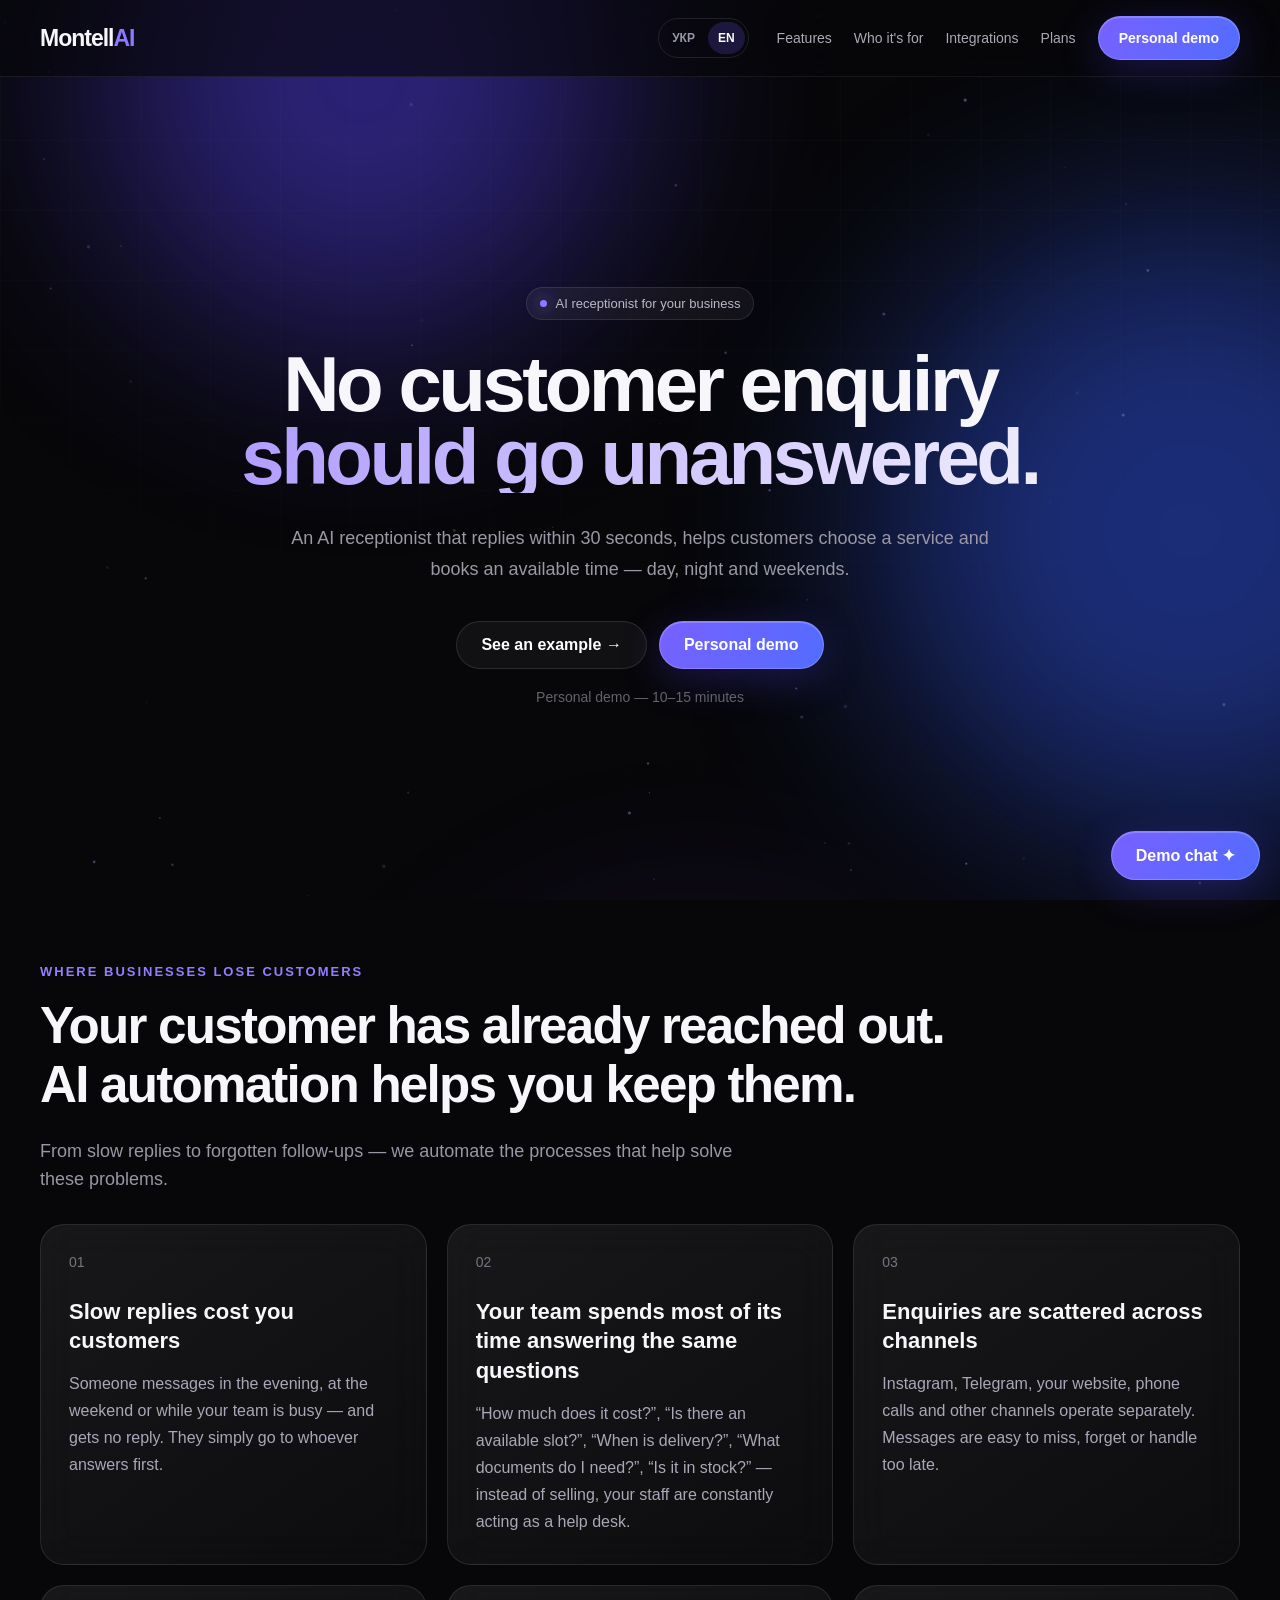
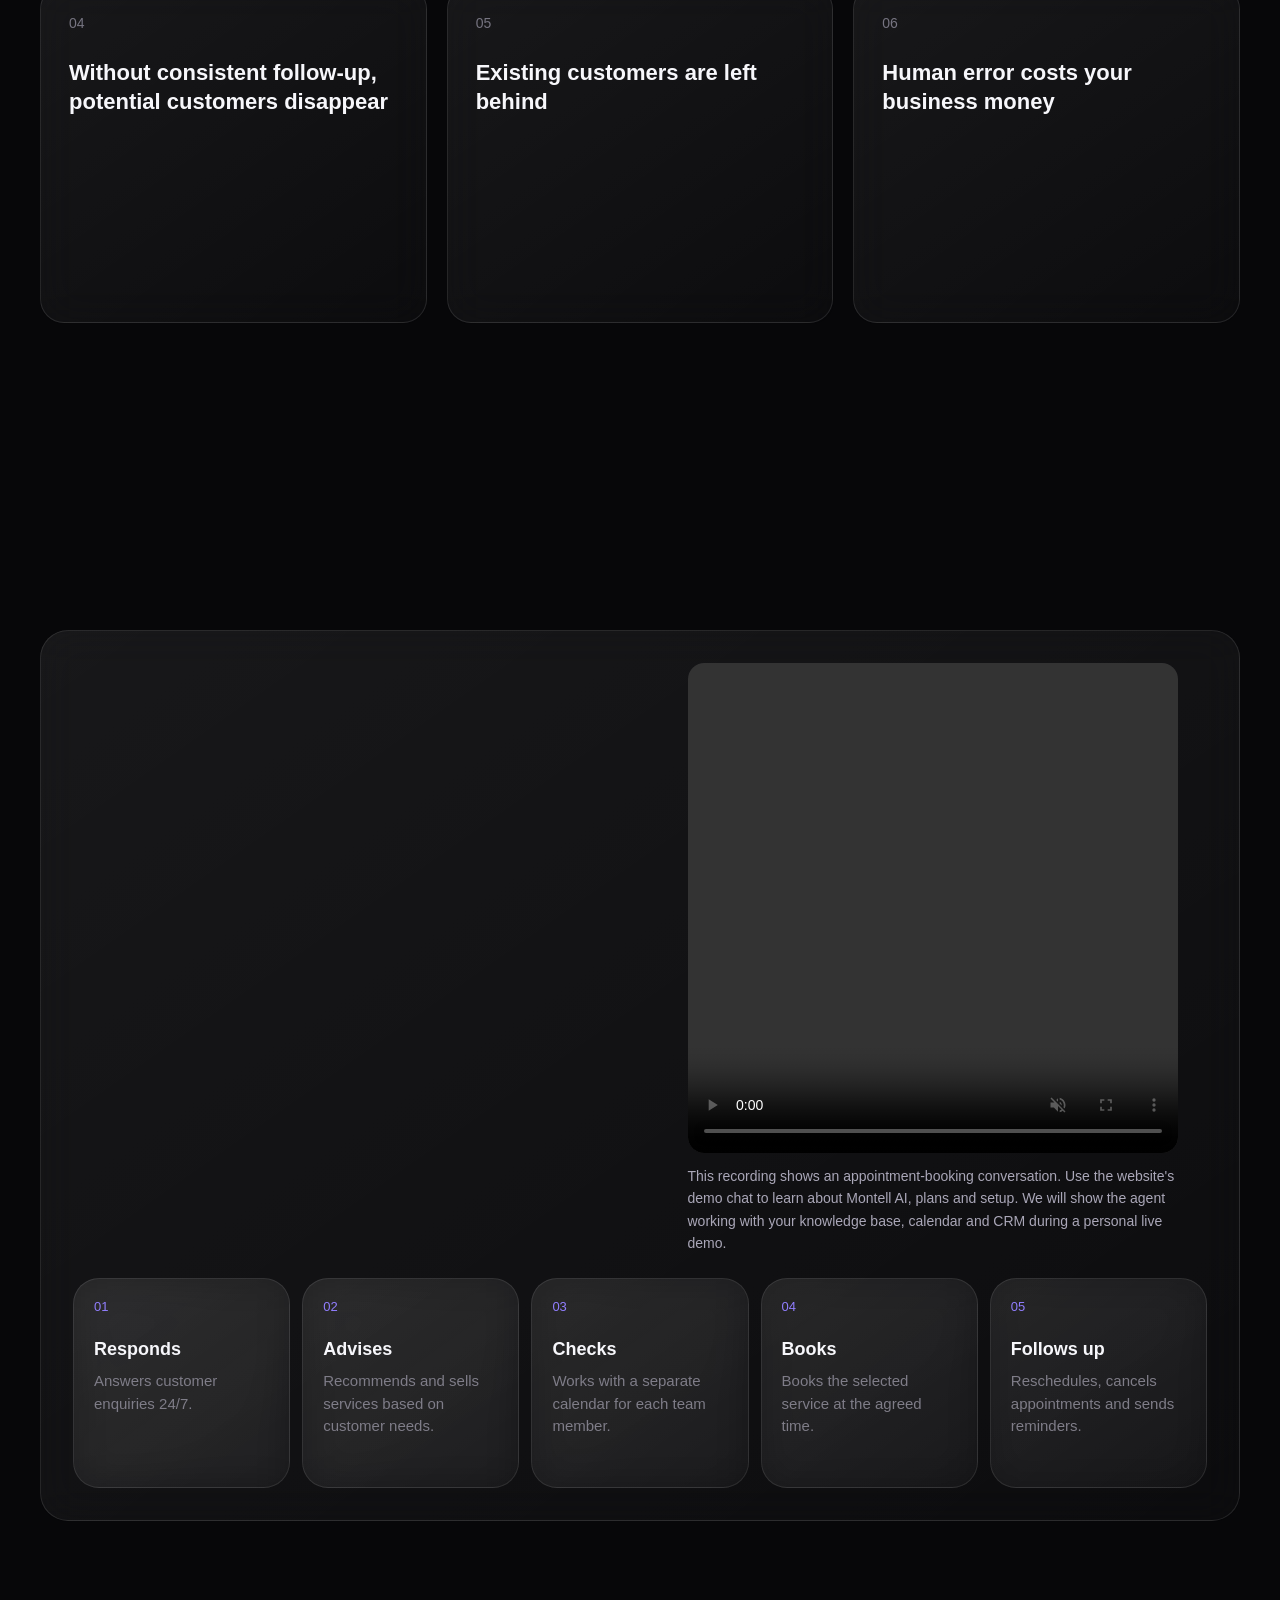
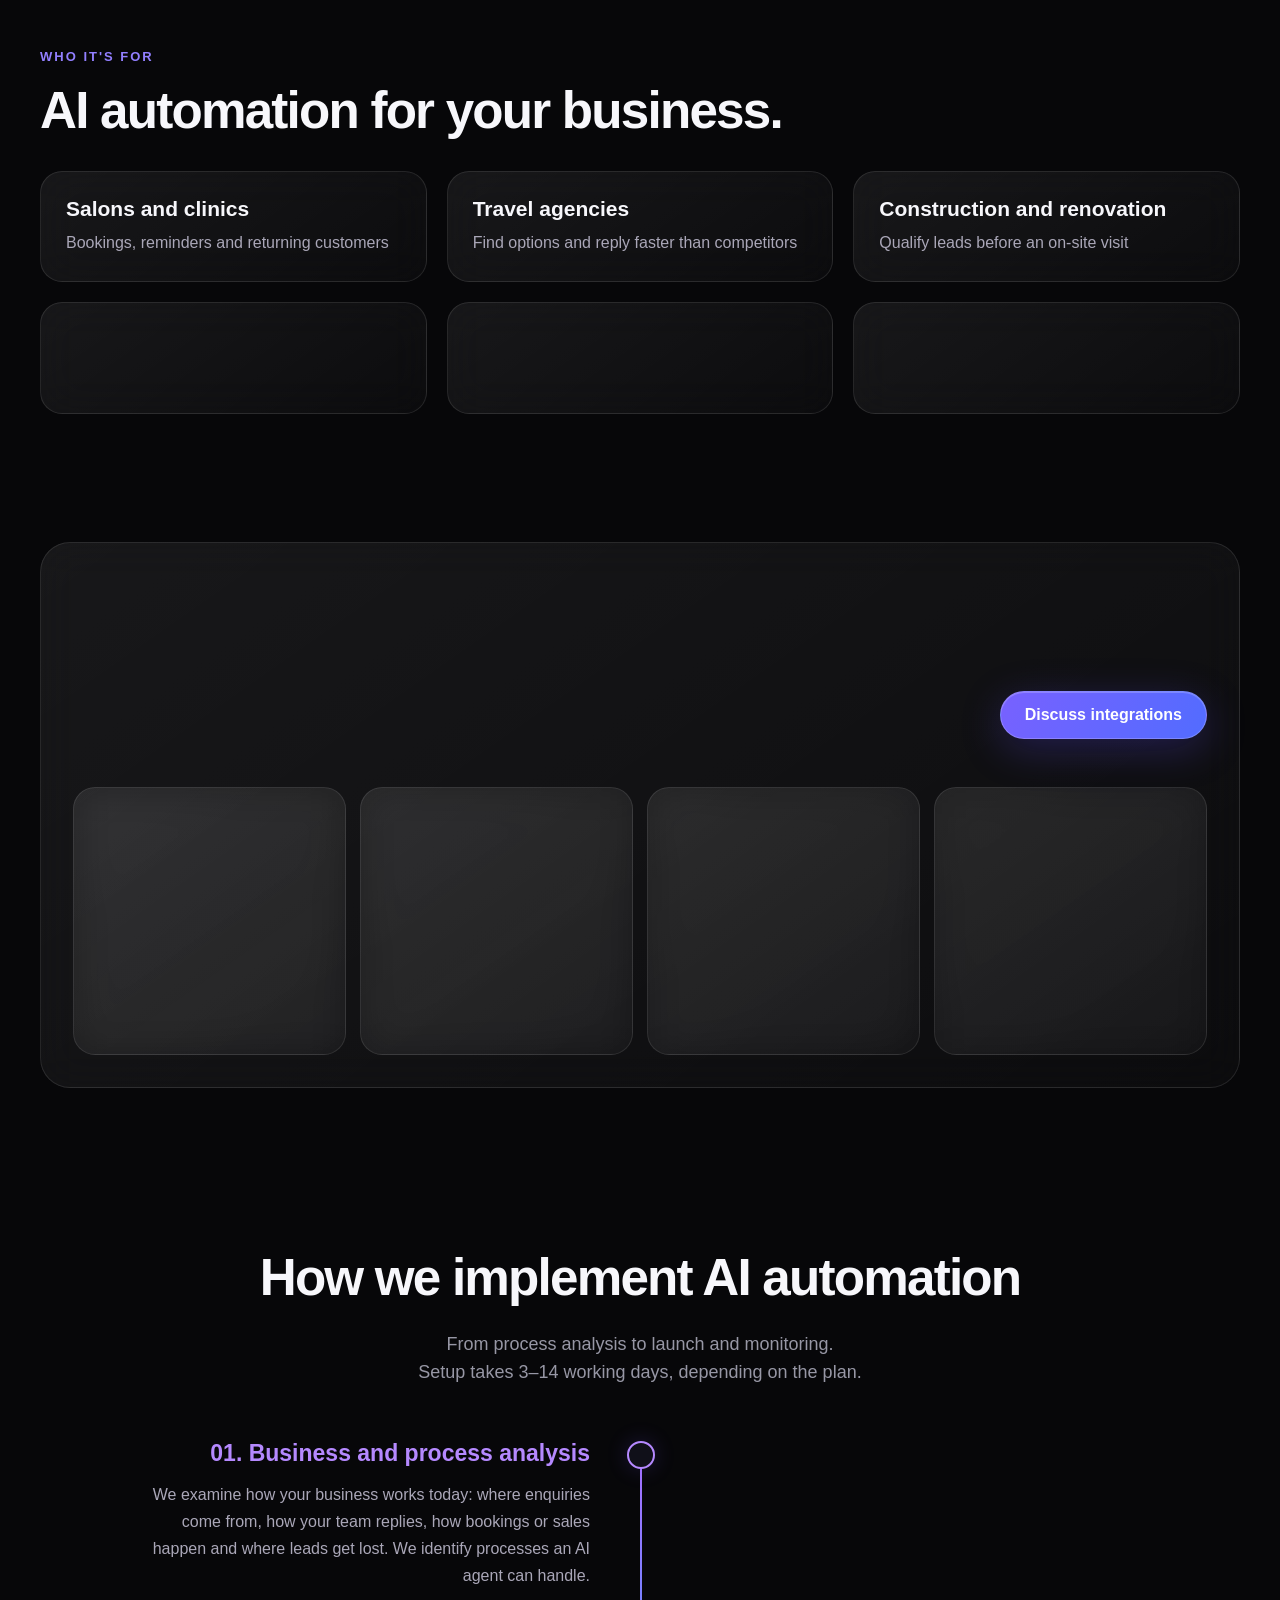
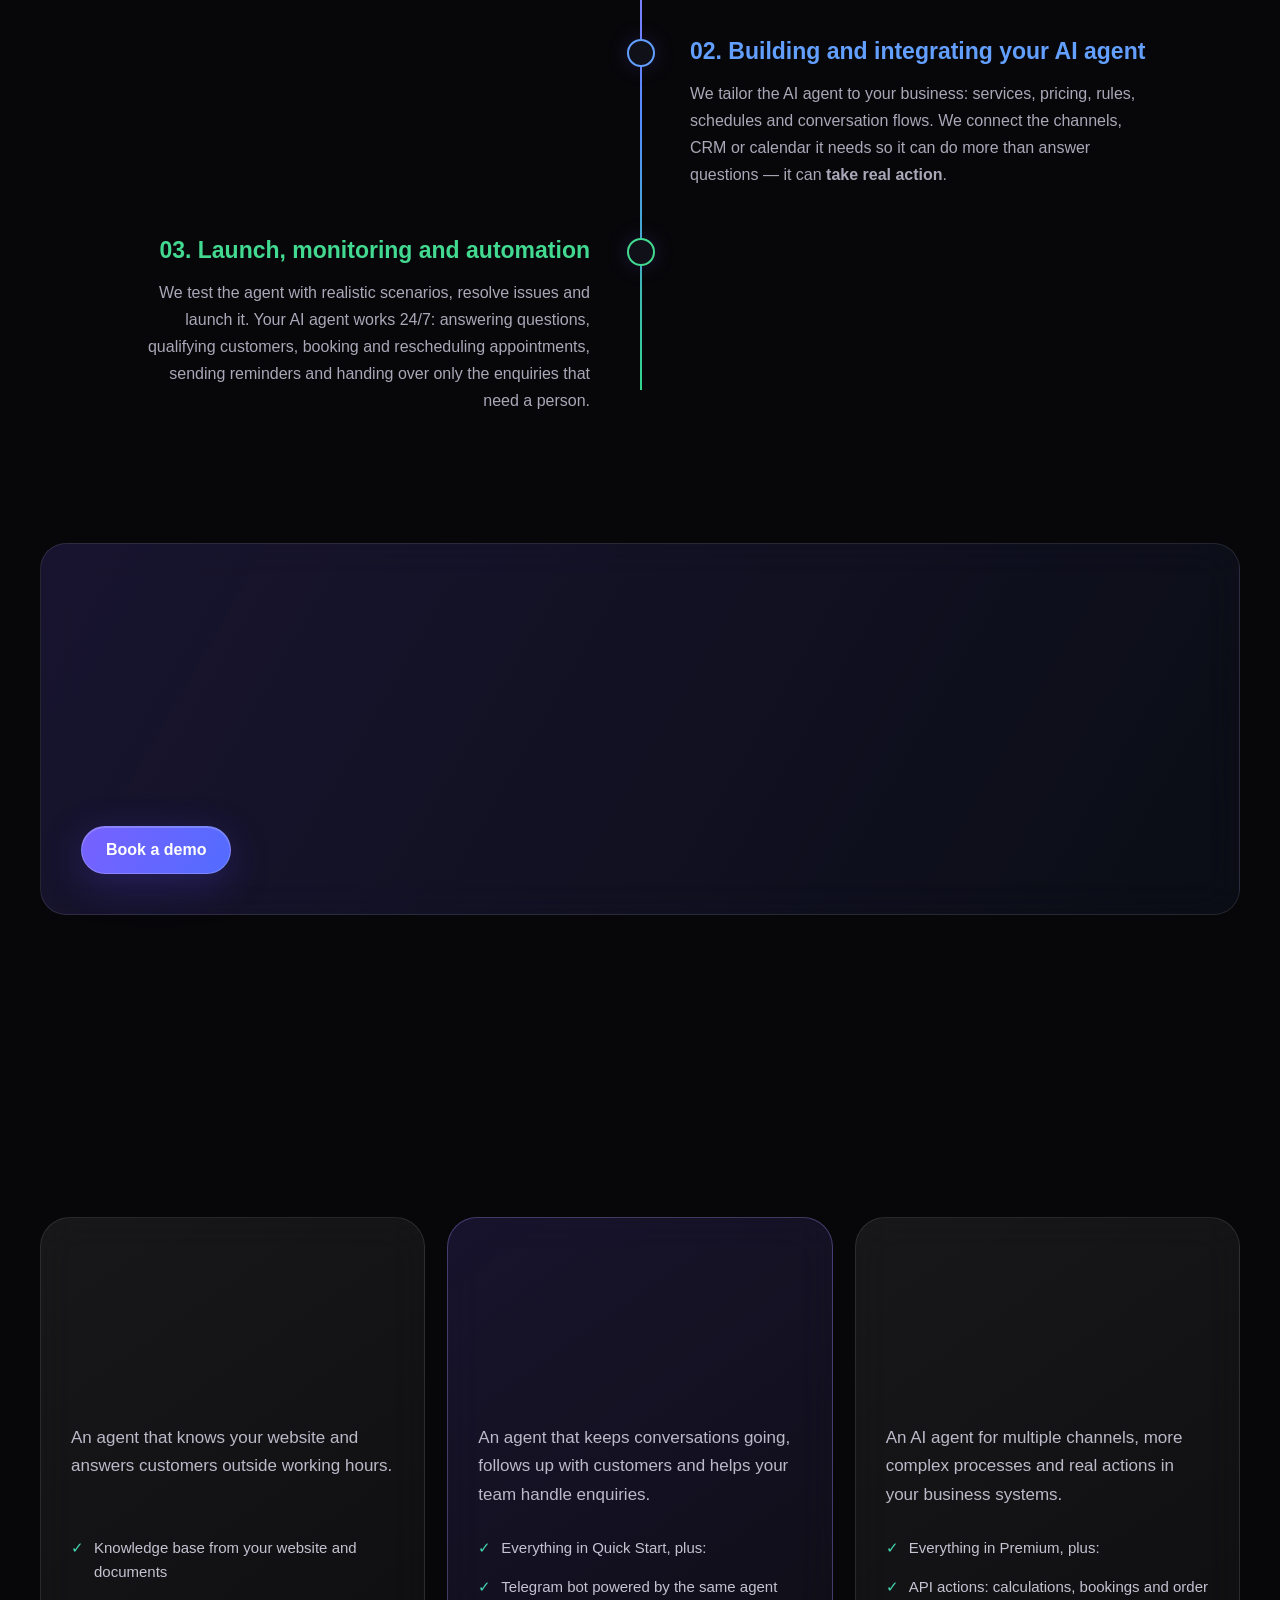
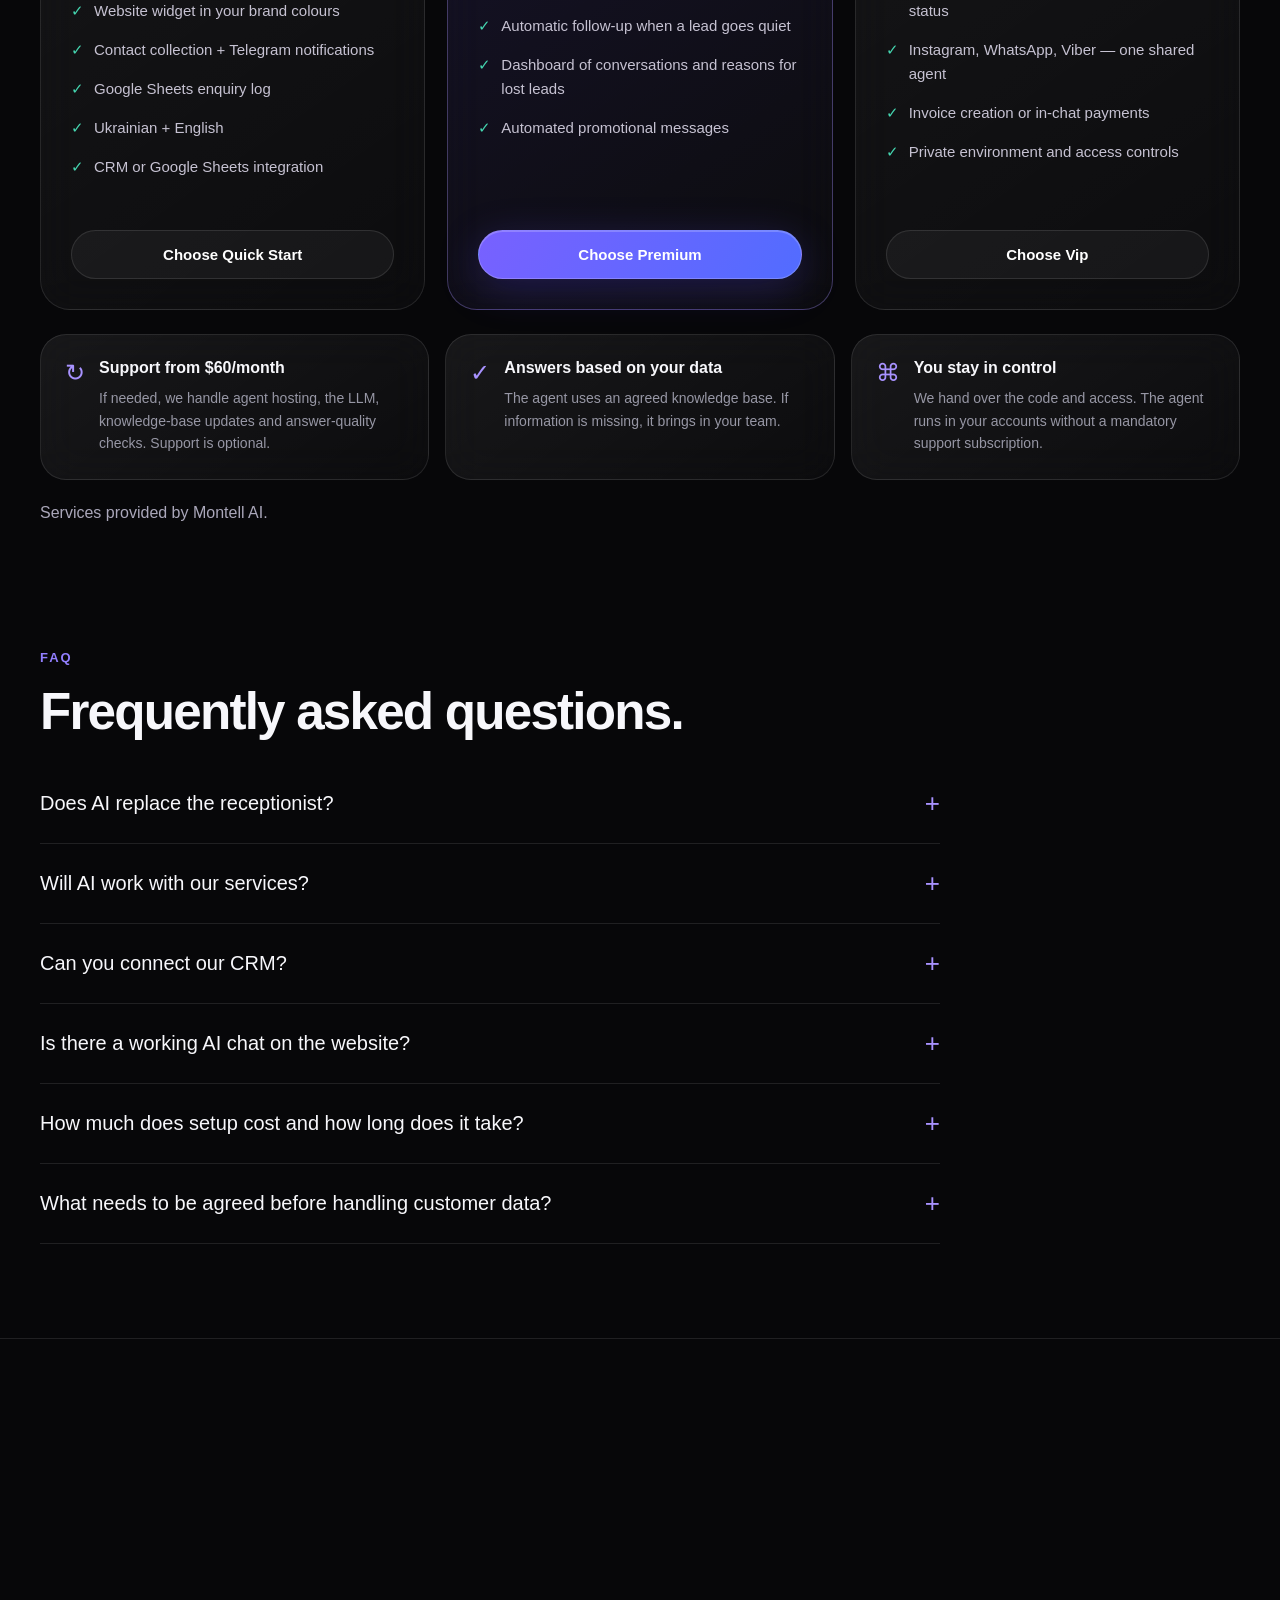
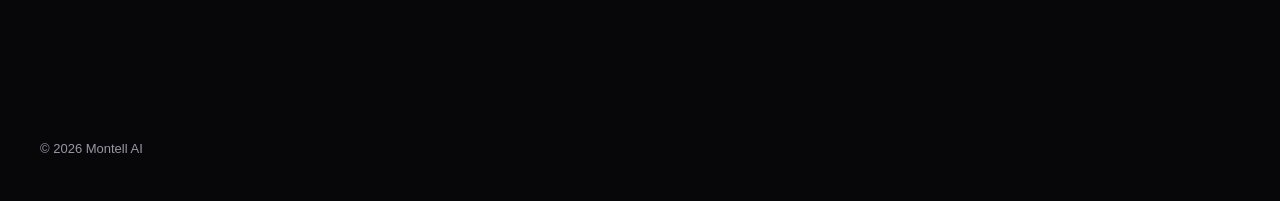
==== montell-ai/montell-ai/en.html @ 6f79e756 "Add files via upload" ====
<!DOCTYPE html>
<html lang="en">
<head>
  <meta charset="UTF-8" />
  <meta name="viewport" content="width=device-width, initial-scale=1.0" />
  <title>Montell AI — AI receptionist for your business</title>

  <meta
    name="description"
    content="Montell AI automates customer conversations, works with your schedule and helps turn enquiries into appointments, 24/7."
  />

  <!-- Social sharing -->
  <meta property="og:type" content="website" />
  <meta property="og:url" content="https://montell-site.vercel.app/en.html" />
  <meta property="og:title" content="Montell AI — AI receptionist for your business" />
  <meta property="og:description" content="Montell AI automates customer conversations, works with your schedule and helps turn enquiries into appointments, 24/7." />
  <meta property="og:image" content="https://montell-site.vercel.app/preview.png" />
  <meta property="og:image:width" content="1734" />
  <meta property="og:image:height" content="907" />
  <meta property="og:image:type" content="image/png" />
  <meta property="og:image:alt" content="Montell AI — AI receptionist for your business" />
  <meta property="og:locale" content="en_US" />
  <meta name="twitter:card" content="summary_large_image" />
  <meta name="twitter:title" content="Montell AI — AI receptionist for your business" />
  <meta name="twitter:description" content="Montell AI automates customer conversations, works with your schedule and helps turn enquiries into appointments, 24/7." />
  <meta name="twitter:image" content="https://montell-site.vercel.app/preview.png" />
  <meta name="twitter:image:alt" content="Montell AI — AI receptionist for your business" />
  <style>
    :root {
      --bg: #070709;
      --card: rgba(255,255,255,.045);
      --card-hover: rgba(255,255,255,.07);
      --stroke: rgba(255,255,255,.10);

      --text: #f7f7fb;
      --muted: #9797a5;

      --purple: #765cff;
      --purple2: #a892ff;
      --blue: #4d8cff;

      --max: 1200px;
    }

    * {
      margin: 0;
      padding: 0;
      box-sizing: border-box;
    }

    html {
      scroll-behavior: smooth;
    }

    body {
      background: var(--bg);
      color: var(--text);
      font-family:
        Inter,
        -apple-system,
        BlinkMacSystemFont,
        "Segoe UI",
        sans-serif;
      overflow-x: hidden;
    }

    a {
      color: inherit;
      text-decoration: none;
    }

    button,
    input {
      font: inherit;
    }

    .container {
      width: min(var(--max), calc(100% - 40px));
      margin: 0 auto;
    }

    /* =========================
       BACKGROUND
    ========================= */

    .page-bg {
      position: fixed;
      inset: 0;
      pointer-events: none;
      overflow: hidden;
      z-index: -10;
    }

    .grid {
      position: absolute;
      inset: 0;

      background-image:
        linear-gradient(rgba(255,255,255,.025) 1px, transparent 1px),
        linear-gradient(90deg, rgba(255,255,255,.025) 1px, transparent 1px);

      background-size: 70px 70px;

      mask-image: linear-gradient(
        to bottom,
        rgba(0,0,0,.8),
        rgba(0,0,0,.2) 70%,
        transparent
      );
    }

    .orb {
      position: absolute;
      border-radius: 50%;
      filter: blur(110px);
      opacity: .45;
      animation: float 10s ease-in-out infinite alternate;
    }

    .orb.one {
      width: 520px;
      height: 520px;
      top: -180px;
      left: 8%;
      background: #5b45ff;
    }

    .orb.two {
      width: 620px;
      height: 620px;
      right: -220px;
      top: 220px;
      background: #355dff;
      animation-delay: -3s;
    }

    .orb.three {
      width: 500px;
      height: 500px;
      left: 35%;
      top: 950px;
      background: #8c43ff;
      opacity: .19;
    }

    @keyframes float {
      from {
        transform: translate3d(0,0,0) scale(1);
      }

      to {
        transform: translate3d(60px,40px,0) scale(1.08);
      }
    }

    #particles {
      position: absolute;
      inset: 0;
    }

    /* =========================
       NAV
    ========================= */

    nav {
      position: fixed;
      width: 100%;
      top: 0;
      z-index: 100;

      background: rgba(7,7,10,.65);
      backdrop-filter: blur(20px);

      border-bottom: 1px solid rgba(255,255,255,.07);
    }

    .nav-inner {
      height: 76px;

      display: flex;
      align-items: center;
      justify-content: space-between;
    }

    .logo {
      font-weight: 700;
      font-size: 23px;
      letter-spacing: -1px;
    }

    .logo span {
      color: #8a78ff;
    }

    .nav-links {
      display: flex;
      align-items: center;
      gap: 30px;

      font-size: 14px;
      color: #aaaab5;
    }

    .nav-links a {
      transition: .2s;
    }

    .nav-links a:hover {
      color: white;
    }

    /* =========================
       BUTTONS
    ========================= */

    .button {
      display: inline-flex;
      align-items: center;
      justify-content: center;

      padding: 14px 24px;

      border-radius: 999px;

      background: linear-gradient(
        120deg,
        #7861ff,
        #526cff
      );

      color: white;
      font-weight: 600;

      border: 1px solid rgba(255,255,255,.2);

      box-shadow:
        0 10px 40px rgba(91,70,255,.25),
        inset 0 1px rgba(255,255,255,.2);

      transition: .25s ease;
    }

    .button:hover {
      transform: translateY(-2px);
      box-shadow:
        0 15px 50px rgba(91,70,255,.4),
        inset 0 1px rgba(255,255,255,.2);
    }

    .button.ghost {
      background: rgba(255,255,255,.045);
      border: 1px solid rgba(255,255,255,.11);
      box-shadow: none;
    }

    /* =========================
       HERO
    ========================= */

    .hero {
      min-height: 100vh;

      display: flex;
      align-items: center;

      padding: 150px 0 100px;

      position: relative;
    }

    .hero-content {
      max-width: 940px;
      margin: auto;
      text-align: center;
    }

    .hero-badge {
      display: inline-flex;
      align-items: center;
      gap: 9px;

      padding: 8px 13px;

      border-radius: 999px;

      background: rgba(255,255,255,.05);
      border: 1px solid rgba(255,255,255,.1);

      color: #bbb9c8;

      font-size: 13px;

      margin-bottom: 28px;
    }

    .pulse {
      width: 7px;
      height: 7px;

      border-radius: 50%;

      background: #8e7aff;

      box-shadow: 0 0 15px #826cff;
    }

    h1 {
      font-size: clamp(56px, 8vw, 106px);
      line-height: .93;

      letter-spacing: -6px;

      margin-bottom: 30px;
    }

    .gradient {
      background:
        linear-gradient(
          100deg,
          #fff 5%,
          #b7aaff 45%,
          #7999ff 75%,
          #fff 100%
        );

      -webkit-background-clip: text;
      color: transparent;
    }

    .hero-sub {
      max-width: 700px;
      margin: 0 auto 36px;

      color: #9a99a5;

      font-size: 20px;
      line-height: 1.55;
    }

    .hero-actions {
      display: flex;
      justify-content: center;
      gap: 12px;
      flex-wrap: wrap;
    }

    .hero-note {
      margin-top: 20px;

      font-size: 13px;

      color: #64636d;
    }

    /* =========================
       METRICS
    ========================= */

    .metrics {
      padding: 10px 0 100px;
    }

    .metrics-grid {
      display: grid;
      grid-template-columns: repeat(4, 1fr);

      border: 1px solid var(--stroke);

      border-radius: 26px;

      overflow: hidden;

      background: rgba(255,255,255,.025);
      backdrop-filter: blur(20px);
    }

    .metric {
      padding: 28px;

      border-right: 1px solid var(--stroke);
    }

    .metric:last-child {
      border-right: none;
    }

    .metric strong {
      display: block;

      font-size: 28px;
      margin-bottom: 7px;
    }

    .metric span {
      color: var(--muted);
      font-size: 14px;
    }

    /* =========================
       SECTIONS
    ========================= */

    section {
      padding: 115px 0;
    }

    .kicker {
      color: #927fff;

      font-size: 13px;
      font-weight: 600;

      text-transform: uppercase;
      letter-spacing: 2px;

      margin-bottom: 18px;
    }

    h2 {
      font-size: clamp(40px,5.5vw,68px);

      line-height: 1;

      letter-spacing: -3px;

      max-width: 820px;

      margin-bottom: 23px;
    }

    .lead {
      color: var(--muted);

      max-width: 700px;

      font-size: 18px;
      line-height: 1.55;

      margin-bottom: 55px;
    }

    /* =========================
       GLASS CARDS
    ========================= */

    .glass {
      background:
        linear-gradient(
          145deg,
          rgba(255,255,255,.07),
          rgba(255,255,255,.025)
        );

      border: 1px solid rgba(255,255,255,.1);

      backdrop-filter: blur(20px);

      border-radius: 26px;
    }

    .problem-grid {
      display: grid;
      grid-template-columns: repeat(3,1fr);
      gap: 16px;
    }

    .problem-card {
      padding: 30px;

      min-height: 300px;

      transition: .25s ease;
    }



    .number {
      color: #777582;

      font-size: 13px;

      margin-bottom: 85px;
    }

    .problem-card h3 {
      font-size: 24px;
      letter-spacing: -1px;

      margin-bottom: 12px;
    }

    .problem-card p {
      color: #898793;
      line-height: 1.6;
    }

    /* =========================
       AI AGENT SHOWCASE
    ========================= */

    .agent-showcase {
      display: grid;
      grid-template-columns: 1fr 1fr;

      min-height: 550px;

      overflow: hidden;
    }

    .agent-copy {
      padding: 55px;
    }

    .agent-copy h3 {
      font-size: 42px;

      letter-spacing: -2px;

      margin-bottom: 20px;
    }

    .agent-copy p {
      color: #8d8b98;

      line-height: 1.6;

      font-size: 17px;
    }

    .chat-side {
      position: relative;

      display: flex;
      align-items: center;
      justify-content: center;

      min-height: 520px;

      border-left: 1px solid var(--stroke);

      background:
        radial-gradient(
          circle at center,
          rgba(110,81,255,.13),
          transparent 60%
        );
    }

    .chat-window {
      width: 85%;

      padding: 20px;

      border-radius: 22px;

      background: rgba(8,8,13,.75);

      border: 1px solid rgba(255,255,255,.1);

      box-shadow: 0 30px 70px rgba(0,0,0,.35);
    }

    .chat-head {
      display: flex;
      gap: 12px;
      align-items: center;

      padding-bottom: 18px;

      border-bottom: 1px solid #23232c;
    }

    .avatar {
      width: 38px;
      height: 38px;

      display: grid;
      place-items: center;

      border-radius: 12px;

      background:
        linear-gradient(
          135deg,
          #7056ff,
          #497dff
        );
    }

    .chat-head strong {
      display: block;
      font-size: 14px;
    }

    .chat-head span {
      color: #72717c;
      font-size: 12px;
    }

    .messages {
      padding-top: 22px;

      display: flex;
      flex-direction: column;
      gap: 14px;
    }

    .message {
      padding: 13px 15px;

      max-width: 84%;

      border-radius: 16px;

      line-height: 1.45;

      font-size: 14px;
    }

    .message.user {
      margin-left: auto;

      background: #725cff;
    }

    .message.ai {
      background: rgba(255,255,255,.07);

      border: 1px solid rgba(255,255,255,.06);
    }

    /* =========================
       FLOW
    ========================= */

    .flow-grid {
      display: grid;
      grid-template-columns: repeat(5,1fr);
      gap: 12px;
    }

    .flow-card {
      padding: 25px;

      min-height: 230px;
    }

    .flow-card .number {
      margin-bottom: 60px;
      color: #927fff;
    }

    .flow-card strong {
      display: block;

      margin-bottom: 10px;

      font-size: 18px;
    }

    .flow-card span {
      color: #7f7d88;

      font-size: 14px;
      line-height: 1.5;
    }

    /* =========================
       INDUSTRIES
    ========================= */

    .industry-list {
      border-top: 1px solid var(--stroke);
    }

    .industry {
      padding: 29px 4px;

      display: flex;
      align-items: center;
      justify-content: space-between;

      border-bottom: 1px solid var(--stroke);

      transition: .2s;
    }

    .industry:hover {
      padding-left: 15px;
    }

    .industry-name {
      font-size: 28px;
      letter-spacing: -1px;
    }

    .industry-arrow {
      color: #8f7bff;
      font-size: 26px;
    }

    /* =========================
       INTEGRATIONS
    ========================= */

    .integration-grid {
      display: grid;
      grid-template-columns: repeat(3,1fr);

      gap: 14px;
    }

    .integration {
      padding: 25px;

      display: flex;
      align-items: center;

      gap: 15px;
    }

    .integration-icon {
      width: 42px;
      height: 42px;

      display: grid;
      place-items: center;

      border-radius: 12px;

      background: rgba(255,255,255,.06);
    }

    /* =========================
       CTA
    ========================= */

    .cta {
      position: relative;
      overflow: hidden;

      padding: 100px 40px;

      text-align: center;

      border-radius: 36px;

      border: 1px solid rgba(255,255,255,.12);

      background:
        linear-gradient(
          180deg,
          rgba(103,79,255,.16),
          rgba(20,18,33,.42)
        );
    }

    .cta::before {
      content: "";

      position: absolute;

      width: 700px;
      height: 350px;

      top: -280px;
      left: 50%;

      transform: translateX(-50%);

      background: #7358ff;

      filter: blur(120px);

      opacity: .45;
    }

    .cta > * {
      position: relative;
    }

    .cta h2 {
      margin: 0 auto 22px;
    }

    .cta p {
      color: #9996a7;

      max-width: 560px;
      margin: 0 auto 32px;

      font-size: 18px;
    }

    /* =========================
       FAQ
    ========================= */

    .faq {
      max-width: 900px;
    }

    .faq-item {
      border-bottom: 1px solid var(--stroke);
    }

    .faq-q {
      padding: 25px 0;

      display: flex;
      align-items: center;
      justify-content: space-between;

      cursor: pointer;

      font-size: 20px;
    }

    .faq-a {
      max-height: 0;

      overflow: hidden;

      color: #888692;

      line-height: 1.6;

      transition: .35s ease;
    }

    .faq-item.active .faq-a {
      max-height: 200px;

      padding-bottom: 25px;
    }

    /* =========================
       FOOTER
    ========================= */

    footer {
      margin-top: 100px;

      padding: 45px 0;

      border-top: 1px solid var(--stroke);
    }

    .footer-inner {
      display: flex;
      align-items: center;
      justify-content: space-between;

      color: #696772;

      font-size: 14px;
    }

    /* =========================
       RESPONSIVE
    ========================= */

    @media(max-width:900px) {

      .nav-links a:not(.button) {
        display: none;
      }

      .metrics-grid {
        grid-template-columns: 1fr 1fr;
      }

      .metric:nth-child(2) {
        border-right: none;
      }

      .problem-grid {
        grid-template-columns: 1fr;
      }

      .agent-showcase {
        grid-template-columns: 1fr;
      }

      .chat-side {
        border-left: none;
        border-top: 1px solid var(--stroke);
      }

      .flow-grid {
        grid-template-columns: 1fr 1fr;
      }

      .integration-grid {
        grid-template-columns: 1fr 1fr;
      }

      h1 {
        letter-spacing: -4px;
      }

    }

    @media(max-width:600px) {

      .container {
        width: min(var(--max), calc(100% - 28px));
      }

      section {
        padding: 85px 0;
      }

      .hero {
        padding-top: 130px;
      }

      h1 {
        font-size: 55px;
        letter-spacing: -3px;
      }

      .metrics-grid {
        grid-template-columns: 1fr;
      }

      .metric {
        border-right: none;
        border-bottom: 1px solid var(--stroke);
      }

      .flow-grid,
      .integration-grid {
        grid-template-columns: 1fr;
      }

      .agent-copy {
        padding: 32px;
      }

      .industry-name {
        font-size: 21px;
      }

      .footer-inner {
        flex-direction: column;
        align-items: flex-start;
        gap: 12px;
      }

    }
  /* Content and accessibility refinements */ h1 .gradient{display:block;background:linear-gradient(110deg,#a892ff,#f7f7fb);background-clip:text;-webkit-background-clip:text;color:transparent}
h1{font-size:clamp(44px,6.2vw,84px);letter-spacing:-.045em} .hero{padding-top:145px;padding-bottom:70px} .hero-content{max-width:1000px}.hero-note{font-size:14px}.metric strong{font-size:clamp(22px,2.5vw,36px)}.video-caption{padding:18px;color:#aaa7ba;font-size:14px;line-height:1.6}.integration{display:block}.integration h3{font-size:24px;margin-bottom:14px}.integration p{font-size:16px;color:#aaa7ba;line-height:1.6;margin:16px 0}.status{color:#a892ff;font-size:14px}.faq-item summary{padding:24px 0;font-size:20px;cursor:pointer}.faq-item p{color:#aaa7ba;line-height:1.7;padding-bottom:24px}#brief-form{max-width:650px;margin:30px auto 0;text-align:left;display:grid;gap:20px}label{display:grid;gap:9px;font-size:16px}input,textarea{font:inherit;color:#f7f7fb;background:#17151f;border:1px solid #494354;border-radius:12px;padding:14px;width:100%}textarea{min-height:110px;resize:vertical}.cta .form-note{font-size:14px;margin:0;line-height:1.6;color:#aaa7ba}.button{cursor:pointer}a:focus-visible,button:focus-visible,summary:focus-visible,input:focus-visible,textarea:focus-visible{outline:3px solid #a892ff;outline-offset:5px}section{scroll-margin-top:85px}@media(max-width:600px){.hero{padding-top:115px}h1{font-size:46px;letter-spacing:-2px}.hero-actions{flex-wrap:wrap}.cta{padding:32px 20px}.integration-grid{grid-template-columns:1fr}}@media(prefers-reduced-motion:reduce){html{scroll-behavior:auto}*,*::before,*::after{animation:none!important;transition:none!important}#particles{display:none}}
.packages{display:grid;grid-template-columns:repeat(3,minmax(0,1fr));gap:24px;margin-top:40px;align-items:stretch}.package{padding:36px;border-radius:24px;min-height:235px;display:flex;flex-direction:column;justify-content:flex-end}.package h3{font-size:28px;margin-bottom:auto;padding-bottom:28px}.package-price{font-size:clamp(40px,5vw,64px);font-weight:750;line-height:1.15;margin:0;color:#f7f7fb}.old-price{font-size:24px;color:#b4aec6;margin:0 0 8px}.old-price del{text-decoration-thickness:2px}.package-featured{border-color:#a892ff;background:linear-gradient(145deg,rgba(118,92,255,.19),rgba(255,255,255,.045))}.provider{margin-top:24px;color:#aaa7ba;font-size:16px}.sr-only{position:absolute;width:1px;height:1px;padding:0;margin:-1px;overflow:hidden;clip:rect(0,0,0,0);white-space:nowrap;border:0}@media(max-width:700px){.packages{grid-template-columns:1fr}.package{min-height:190px}.package-price{font-size:48px}}

/* Shared frosted-card hover treatment */
.glass{position:relative;isolation:isolate;transition:transform .38s cubic-bezier(.2,.75,.25,1),border-color .38s ease,box-shadow .38s ease;}
.glass::before,.glass::after{content:"";position:absolute;inset:0;border-radius:inherit;pointer-events:none;z-index:-1;opacity:0;transition:opacity .4s ease,transform .6s cubic-bezier(.2,.75,.25,1);}
.glass::before{background:radial-gradient(ellipse at 15% 0%,rgba(168,146,255,.22),transparent 65%);}
.glass::after{inset:1px;background:linear-gradient(115deg,transparent 15%,rgba(255,255,255,.075) 40%,rgba(168,146,255,.11) 48%,transparent 75%);transform:scaleX(.94);}
.glass .number{transition:color .35s ease;}
@media(hover:hover) and (pointer:fine){
 .glass:hover{transform:translateY(-7px);border-color:rgba(168,146,255,.65);box-shadow:0 18px 45px -22px rgba(0,0,0,.8),0 0 30px -14px rgba(118,92,255,.65),inset 0 1px 0 rgba(255,255,255,.1);}
 .glass:hover::before,.glass:hover::after{opacity:1;transform:scaleX(1);}
 .glass:hover .number{color:#c2b3ff;}
 .agent-showcase.glass:hover{transform:translateY(-3px);}
}
.glass:focus-within{border-color:rgba(168,146,255,.65);box-shadow:0 0 0 2px rgba(168,146,255,.16);}
@media(prefers-reduced-motion:reduce){.glass,.glass::before,.glass::after,.glass .number{transition:none!important;}.glass:hover,.agent-showcase.glass:hover{transform:none;}.glass::after{transform:none;}}


/* September content revision */
section{padding:64px 0}h2{font-size:clamp(32px,4vw,52px);line-height:1.15;max-width:1000px;letter-spacing:-.035em}.hero{padding:140px 0 48px}.hero h1{font-size:clamp(42px,6.1vw,78px)}.hero-tagline{font-size:clamp(21px,2.5vw,30px);color:#c4b5ff;margin:22px 0 16px}.hero-sub{font-size:18px;line-height:1.7}.hero-note{font-size:14px}.lead{margin-bottom:28px}.nav-links{gap:22px}.nav-links .button{font-size:14px;padding:13px 20px}.pain-grid,.business-grid{display:grid;grid-template-columns:repeat(3,minmax(0,1fr));gap:20px;margin-top:30px}.pain-card{padding:28px;border-radius:24px}.pain-card h3{font-size:22px;line-height:1.35;margin:26px 0 14px}.pain-card p,.business-card p,.solution-top p,.integration-card p,.timeline p{font-size:16px;line-height:1.7;color:#aaa7b8}.pain-card .number{font-size:14px}.solution-combined{padding:32px;border-radius:28px;margin-top:28px}.solution-top{display:grid;grid-template-columns:1fr 1fr;gap:36px;align-items:center}.solution-top h3{font-size:30px;line-height:1.3;margin:0 0 20px}.solution-top p{margin:14px 0}.demo-media video{width:100%;aspect-ratio:16/9;display:block;border-radius:16px;background:#0b0b10}.demo-media p{font-size:14px}.solution-combined .flow-grid{margin-top:24px;gap:12px}.solution-combined .flow-card{padding:20px;min-height:210px}.solution-combined .flow-card .number{margin-bottom:25px}.solution-combined .flow-card strong{font-size:18px}.solution-combined .flow-card span{font-size:15px}.business-card{padding:25px;border-radius:22px}.business-card h3{font-size:21px;margin-bottom:8px}.business-card p{margin:0}.integration-panel{padding:32px;border-radius:30px}.integration-panel h2{font-size:36px}.teal-text{color:#52c5d5}.integration-panel .kicker{color:#53d58c}.integration-intro{display:flex;align-items:center;gap:36px;justify-content:space-between;margin:22px 0 28px}.integration-intro p{max-width:770px;color:#b7b5c5;font-size:17px;line-height:1.7}.integration-intro .button{flex-shrink:0}.integration-cards{display:grid;grid-template-columns:repeat(4,minmax(0,1fr));gap:14px}.integration-card{padding:22px;border-radius:22px}.integration-card h3{font-size:19px;line-height:1.4;margin-bottom:16px}.integration-card p{font-size:15px}.center-title{text-align:center}.center-title h2,.center-title .lead{margin-left:auto;margin-right:auto}.center-title .lead{margin-top:20px}.timeline{position:relative;max-width:1020px;margin:50px auto 0}.timeline::before{content:'';position:absolute;left:50%;top:14px;bottom:25px;width:2px;background:linear-gradient(#a970ff,#548cff,#32d58b)}.timeline-step{position:relative;display:grid;grid-template-columns:1fr 1fr;column-gap:100px;padding:0 0 46px}.timeline-step:last-child{padding-bottom:0}.timeline-step>div{grid-column:1;text-align:right}.timeline-step:nth-child(2)>div{grid-column:2;text-align:left}.timeline-step h3{font-size:23px;line-height:1.4;color:#b589ff;margin-bottom:12px}.timeline-step:nth-child(2) h3{color:#629fff}.timeline-step:nth-child(3) h3{color:#42d990}.timeline-dot{position:absolute;left:calc(50% - 13px);top:4px;width:28px;height:28px;border-radius:50%;border:2px solid #b589ff;background:#101019;box-shadow:0 0 22px #765cff33}.timeline-step:nth-child(2) .timeline-dot{border-color:#629fff}.timeline-step:nth-child(3) .timeline-dot{border-color:#42d990}.plan-grid{display:grid;grid-template-columns:repeat(3,minmax(0,1fr));gap:22px;margin-top:32px}.plan-card{padding:30px;border-radius:30px;display:flex;flex-direction:column}.plan-label{align-self:flex-start;border:1px solid #ffffff25;border-radius:30px;padding:7px 13px;font-size:14px;letter-spacing:.07em;text-transform:uppercase}.plan-cost{min-height:104px;display:flex;flex-direction:column;justify-content:flex-end;margin:20px 0}.plan-cost strong{font-size:56px;line-height:1.1}.plan-cost del{color:#aaa7ba;font-size:23px;margin-bottom:6px}.plan-description{font-size:17px;line-height:1.65;color:#bcb9c9;min-height:90px}.plan-card ul{list-style:none;padding:0;margin:22px 0 36px;flex:1}.plan-card li{position:relative;padding-left:23px;margin-bottom:15px;font-size:15px;line-height:1.6;color:#c6c2d2}.plan-card li::before{content:'✓';position:absolute;left:0;color:#45d6b0}.plan-card .button{width:100%;justify-content:center;font-size:15px;padding:15px}.plan-accent{background:linear-gradient(145deg,#765cff27,#ffffff06);border-color:#a892ff55}.solution-combined:hover,.integration-panel:hover{transform:none!important}.solution-combined::after,.integration-panel::after{display:none}footer{margin-top:30px}dialog{background:#181422;color:#fff;border:1px solid #a892ff;border-radius:24px;padding:32px;max-width:440px;width:calc(100% - 32px);margin:auto}dialog::backdrop{background:#0009}dialog h3{margin-bottom:16px}dialog p{line-height:1.6;margin-bottom:22px}
@media(max-width:1000px){.pain-grid{grid-template-columns:repeat(2,minmax(0,1fr))}.integration-cards{grid-template-columns:repeat(2,minmax(0,1fr))}.integration-intro{align-items:flex-start;flex-direction:column}.solution-combined .flow-grid{grid-template-columns:repeat(3,minmax(0,1fr))}.plan-card{padding:23px}.nav-links a:not(.button){display:none}}
@media(max-width:700px){section{padding:40px 0}.hero{padding-top:115px}.hero h1{font-size:44px}.hero-actions{flex-direction:column;align-items:stretch}.hero-actions .button{justify-content:center}.nav-links .button{font-size:12px;padding:11px 12px}.logo{font-size:24px}.pain-grid,.business-grid,.plan-grid,.solution-top{grid-template-columns:1fr}.integration-cards{grid-template-columns:1fr}.solution-combined,.integration-panel{padding:20px}.solution-combined .flow-grid{grid-template-columns:1fr}.flow-card{min-height:0!important}.integration-panel h2{font-size:30px}.timeline::before{left:13px}.timeline-step{display:block;padding:0 0 34px 52px}.timeline-step>div,.timeline-step:nth-child(2)>div{text-align:left}.timeline-dot{left:0}.timeline-step h3{font-size:21px}.plan-cost{min-height:0}.plan-description{min-height:0}.plan-card{padding:28px}.pain-card{padding:25px}}


/* Match the new chat video proportions. */
.solution-top{grid-template-columns:minmax(0,.85fr) minmax(0,1.15fr);gap:36px;align-items:center}.solution-top>div{min-width:0}.demo-media{width:100%;max-width:620px;justify-self:center}.demo-media video{width:100%;height:auto;aspect-ratio:1440/1440;object-fit:contain;display:block}.demo-media p{line-height:1.6;margin:12px 0 0}@media(max-width:850px){.solution-top{grid-template-columns:1fr;gap:24px}.demo-media{max-width:620px}}
/* September refinements */
.integration-panel .kicker,.teal-text{color:var(--purple2)!important}.solution-top{grid-template-columns:1fr 1fr}.demo-media{max-width:490px}.one-time{display:block;font-size:13px;color:var(--muted);margin-top:10px}.plan-cost small{font-size:.5em}.early-projects{padding:40px;background:linear-gradient(120deg,rgba(118,92,255,.16),rgba(77,140,255,.05))}.early-projects h2{font-size:clamp(30px,4vw,46px);line-height:1.15}.early-projects p{max-width:780px;color:#b4b1c4;line-height:1.7;margin:20px 0 26px}.assurance-grid{display:grid;grid-template-columns:repeat(3,minmax(0,1fr));gap:16px;margin-top:24px}.assurance-grid article{padding:24px;display:flex;gap:14px}.assurance-grid article>span{color:var(--purple2);font-size:24px}.assurance-grid h3{font-size:16px;margin-bottom:10px}.assurance-grid p{font-size:14px;line-height:1.6;color:var(--muted)}.footer-grid{display:grid;grid-template-columns:1.3fr 1fr 1.1fr;gap:50px}.footer-grid .logo{font-size:36px}.footer-grid p,.footer-grid li,.footer-grid address{font-size:15px;line-height:1.8;color:#aaa8b8}.footer-grid p{margin:24px 0}.footer-grid h3{text-transform:uppercase;font-size:15px;margin:8px 0 24px}.footer-grid ul{list-style:none;display:grid;gap:12px}.footer-grid address{font-style:normal;display:grid;gap:14px;overflow-wrap:anywhere}.social-link{display:inline-block;border:1px solid var(--stroke);padding:10px 18px;border-radius:30px;color:var(--purple2)}.subscribe-title{margin-top:32px!important}.subscribe-row{display:flex;gap:10px}.subscribe-row input{min-width:0}.subscribe-row button{padding:12px 20px}.footer-grid .subscribe-note{font-size:12px;margin:8px 0}.copyright{color:var(--muted);font-size:13px;margin-top:40px}.sr-only{position:absolute;width:1px;height:1px;overflow:hidden;clip-path:inset(50%)}.faq-item summary{list-style:none;display:flex;align-items:center;justify-content:space-between;gap:20px}.faq-item summary::-webkit-details-marker{display:none}.faq-item summary::after{content:'+';color:var(--purple2);font-size:26px;transition:transform .3s}.faq-item[open] summary::after{transform:rotate(45deg)}.faq-item{overflow:hidden}.faq-content p{padding-right:24px}
@media(max-width:850px){.solution-top{grid-template-columns:1fr}.assurance-grid{grid-template-columns:1fr}.footer-grid{grid-template-columns:1fr 1fr}.footer-grid>div:first-child{grid-column:1/-1}}@media(max-width:560px){.footer-grid{grid-template-columns:1fr;gap:28px}.early-projects{padding:26px}.demo-media{max-width:420px}}
.widget{color-scheme:dark}.widget-msg{flex-shrink:0;font-weight:400}.widget-msg span{font-weight:400}.widget-log{scrollbar-width:thin;scrollbar-color:#514778 #111019}/* Soft, staggered text entrances on scroll. */
.scroll-reveal{transition:opacity 850ms cubic-bezier(.22,1,.36,1) var(--reveal-delay,0ms),translate 850ms cubic-bezier(.22,1,.36,1) var(--reveal-delay,0ms),filter 850ms cubic-bezier(.22,1,.36,1) var(--reveal-delay,0ms)}
.reveal-pending{opacity:0;translate:0 28px;filter:blur(4px)}
@media(prefers-reduced-motion:reduce){.scroll-reveal{transition:none!important;opacity:1!important;translate:none!important;filter:none!important}}
@media print{.scroll-reveal{opacity:1!important;translate:none!important;filter:none!important}}
</style>
<link rel="canonical" href="https://montell-site.vercel.app/en.html"><link rel="alternate" hreflang="uk" href="https://montell-site.vercel.app/"><link rel="alternate" hreflang="en" href="https://montell-site.vercel.app/en.html"><link rel="alternate" hreflang="x-default" href="https://montell-site.vercel.app/">
<style>.language-switch{display:flex;align-items:center;gap:3px;border:1px solid var(--stroke);border-radius:999px;padding:3px;flex-shrink:0;margin-left:auto;margin-right:16px}.language-switch a{font-size:12px;font-weight:600;line-height:1;padding:10px;border-radius:999px;color:var(--muted)}.language-switch a[aria-current]{background:#765cff33;color:#fff}.language-switch a:focus-visible{outline:2px solid var(--purple2);outline-offset:2px}.nav-inner{gap:12px}html[lang=en] .hero h1{letter-spacing:-.045em}@media(max-width:600px){.nav-inner{gap:8px}.language-switch{margin-right:0}.nav-links .button{font-size:11px;padding:10px 12px;max-width:130px;text-align:center}.logo{font-size:19px}.language-switch a{padding:9px 7px}}@media(max-width:380px){.nav-links .button{max-width:100px;font-size:10px}.nav-inner{gap:5px}.language-switch{padding:2px}}
</style><script src="language.js"></script></head>

<body><div class="page-bg"><div class="grid"></div><div class="orb one"></div><div class="orb two"></div><div class="orb three"></div><canvas id="particles"></canvas></div>
<nav><div class="container nav-inner"><a href="#" class="logo">Montell<span>AI</span></a><div class="language-switch" role="group" aria-label="Website language"><a href="/?lang=uk" lang="uk" hreflang="uk" >УКР</a><a href="/en.html?lang=en" lang="en" hreflang="en" aria-current="page">EN</a></div><div class="nav-links"><a href="#solution">Features</a><a href="#business">Who it's for</a><a href="#integrations">Integrations</a><a href="#terms">Plans</a><a class="button telegram-link" href="https://t.me/montellai" target="_blank" rel="noopener noreferrer">Personal demo</a></div></div></nav>
<main><section class="hero"><div class="container"><div class="hero-content"><div class="hero-badge"><span class="pulse"></span>AI receptionist for your business</div><h1>No customer enquiry<br><span class="gradient">should go unanswered.</span></h1><p class="hero-sub">An AI receptionist that replies within 30 seconds, helps customers choose a service and books an available time — day, night and weekends.</p><div class="hero-actions"><a class="button ghost" href="#solution">See an example →</a><a class="button telegram-link" href="https://t.me/montellai" target="_blank" rel="noopener noreferrer">Personal demo</a></div><div class="hero-note">Personal demo — 10–15 minutes</div></div></div></section>
<section id="problems"><div class="container"><div class="kicker">Where businesses lose customers</div><h2>Your customer has already reached out.<br>AI automation helps you keep them.</h2><p class="lead">From slow replies to forgotten follow-ups — we automate the processes that help solve these problems.</p><div class="pain-grid"><article class="glass pain-card"><span class="number">01</span><h3>Slow replies cost you customers</h3><p>Someone messages in the evening, at the weekend or while your team is busy — and gets no reply. They simply go to whoever answers first.</p></article><article class="glass pain-card"><span class="number">02</span><h3>Your team spends most of its time answering the same questions</h3><p>“How much does it cost?”, “Is there an available slot?”, “When is delivery?”, “What documents do I need?”, “Is it in stock?” — instead of selling, your staff are constantly acting as a help desk.</p></article><article class="glass pain-card"><span class="number">03</span><h3>Enquiries are scattered across channels</h3><p>Instagram, Telegram, your website, phone calls and other channels operate separately. Messages are easy to miss, forget or handle too late.</p></article><article class="glass pain-card"><span class="number">04</span><h3>Without consistent follow-up, potential customers disappear</h3><p>“I'll think about it”, “message me later”, “I'll come back in spring” — and the team forgets to follow up. Often, your business has already paid to acquire that lead.</p></article><article class="glass pain-card"><span class="number">05</span><h3>Existing customers are left behind</h3><p>A customer has already bought from you, had treatment, travelled or taken a course — but no one automatically reminds them about their next appointment, purchase or additional service. This is one of the most cost-effective ways to generate repeat revenue.</p></article><article class="glass pain-card"><span class="number">06</span><h3>Human error costs your business money</h3><p>A team member is busy, off sick, has gone home, missed a message, forgotten a callback or qualified a lead incorrectly — and your business loses money. The risk is especially high at night, in the evening, at weekends and during peak hours.</p></article></div></div></section>
<section id="solution"><div class="container"><div class="kicker">How it works</div><h2>One process.<br>From enquiry to appointment.</h2><div class="solution-combined glass"><div class="solution-top"><div><h3>More than answers.<br>Helping customers take the next step.</h3><p>The customer describes what they need. Montell AI advises them, helps them choose a service, checks the current schedule and offers available times.</p><p>When a situation needs a person, the conversation can be handed over to your receptionist.</p></div><div class="demo-media"><video controls autoplay loop muted playsinline preload="auto" src="videozero%20(1).mp4?v=20260913" width="1440" height="1440" aria-label="Montell AI conversation example"></video><p>This recording shows an appointment-booking conversation. Use the website's demo chat to learn about Montell AI, plans and setup. We will show the agent working with your knowledge base, calendar and CRM during a personal live demo.</p></div></div><div class="flow-grid"><article class="flow-card glass"><div class="number">01</div><strong>Responds</strong><span>Answers customer enquiries 24/7.</span></article><article class="flow-card glass"><div class="number">02</div><strong>Advises</strong><span>Recommends and sells services based on customer needs.</span></article><article class="flow-card glass"><div class="number">03</div><strong>Checks</strong><span>Works with a separate calendar for each team member.</span></article><article class="flow-card glass"><div class="number">04</div><strong>Books</strong><span>Books the selected service at the agreed time.</span></article><article class="flow-card glass"><div class="number">05</div><strong>Follows up</strong><span>Reschedules, cancels appointments and sends reminders.</span></article></div></div></div></section>
<section id="business"><div class="container"><div class="kicker">Who it's for</div><h2>AI automation for your business.</h2><div class="business-grid"><article class="glass business-card"><h3>Salons and clinics</h3><p>Bookings, reminders and returning customers</p></article><article class="glass business-card"><h3>Travel agencies</h3><p>Find options and reply faster than competitors</p></article><article class="glass business-card"><h3>Construction and renovation</h3><p>Qualify leads before an on-site visit</p></article><article class="glass business-card"><h3>Wholesale and distribution</h3><p>Availability, pricing and new dealers</p></article><article class="glass business-card"><h3>Courses and schools</h3><p>Enrolment and attendance</p></article><article class="glass business-card"><h3>Lawyers and accountants</h3><p>Initial intake without taking up a partner's time</p></article></div></div></section>
<section id="integrations"><div class="container"><div class="integration-panel glass"><div class="kicker">Integrations and control</div><h2>AI connected to <span class="teal-text">your real business operations</span></h2><div class="integration-intro"><p>A powerful solution is more than a chat box in the corner of your website. We design AI agents and workflows to work within your processes: CRM, ERP, email, messaging, spreadsheets, knowledge bases, tasks and reporting. Otherwise, it is just an expensive toy.</p><a class="button telegram-link" href="https://t.me/montellai" target="_blank" rel="noopener noreferrer">Discuss integrations</a></div><div class="integration-cards"><article class="glass integration-card"><h3>CRM, ERP, APIs and spreadsheets</h3><p>We connect forms, CRM, ERP, spreadsheets, knowledge bases, catalogues, APIs and other tools so your AI works with the right data and information is not lost between departments.</p></article><article class="glass integration-card"><h3>Email, messaging and your website</h3><p>We work with the channels your customers actually use: your website, email, messengers, enquiries, quizzes, forms, AI replies, reminders and follow-up workflows.</p></article><article class="glass integration-card"><h3>Your documents and knowledge base</h3><p>AI can use approved instructions, FAQs, sales materials, spreadsheets, catalogues, SOPs and internal documents to give answers based on facts, not guesswork.</p></article><article class="glass integration-card"><h3>Private environments and access</h3><p>For businesses handling sensitive information, we design access controls, data-use rules, activity logs and architecture around the company's security requirements.</p></article></div></div></div></section>
<section id="start"><div class="container"><div class="center-title"><div class="kicker">Setup</div><h2>How we implement AI automation</h2><p class="lead">From process analysis to launch and monitoring.<br>Setup takes 3–14 working days, depending on the plan.</p></div><div class="timeline"><article class="timeline-step"><span class="timeline-dot" aria-hidden="true"></span><div><h3>01. Business and process analysis</h3><p>We examine how your business works today: where enquiries come from, how your team replies, how bookings or sales happen and where leads get lost. We identify processes an AI agent can handle.</p></div></article><article class="timeline-step"><span class="timeline-dot" aria-hidden="true"></span><div><h3>02. Building and integrating your AI agent</h3><p>We tailor the AI agent to your business: services, pricing, rules, schedules and conversation flows. We connect the channels, CRM or calendar it needs so it can do more than answer questions — it can <strong>take real action</strong>.</p></div></article><article class="timeline-step"><span class="timeline-dot" aria-hidden="true"></span><div><h3>03. Launch, monitoring and automation</h3><p>We test the agent with realistic scenarios, resolve issues and launch it. Your AI agent works 24/7: answering questions, qualifying customers, booking and rescheduling appointments, sending reminders and handing over only the enquiries that need a person.</p></div></article></div></div></section>
<section id="early-projects"><div class="container"><div class="glass early-projects"><div class="kicker">Montell AI's first projects</div><h2>We are launching our first 5 projects on special terms</h2><p>We are deliberately limiting the number of clients at launch so every AI agent can be personally configured and tested. Reserve your place during a personal demo.</p><a class="button" href="https://t.me/montellai" target="_blank" rel="noopener noreferrer">Book a demo</a></div></div></section><section id="terms"><div class="container"><div class="kicker">Montell AI plans</div><h2>Choose a plan for your business.</h2><p class="lead">Setup takes 3–14 working days, depending on the plan.</p><div class="plan-grid"><article class="glass plan-card "><span class="plan-label">Quick Start</span><div class="plan-cost"><strong>$500</strong><span class="one-time">One-time setup fee</span></div><p class="plan-description">An agent that knows your website and answers customers outside working hours.</p><ul><li>Knowledge base from your website and documents</li><li>Website widget in your brand colours</li><li>Contact collection + Telegram notifications</li><li>Google Sheets enquiry log</li><li>Ukrainian + English</li><li>CRM or Google Sheets integration</li></ul><a class="button ghost telegram-link" href="https://t.me/montellai" target="_blank" rel="noopener noreferrer">Choose Quick Start</a></article><article class="glass plan-card plan-accent"><span class="plan-label">Premium</span><div class="plan-cost"><strong>$850</strong><span class="one-time">One-time setup fee</span></div><p class="plan-description">An agent that keeps conversations going, follows up with customers and helps your team handle enquiries.</p><ul><li>Everything in Quick Start, plus:</li><li>Telegram bot powered by the same agent</li><li>Automatic follow-up when a lead goes quiet</li><li>Dashboard of conversations and reasons for lost leads</li><li>Automated promotional messages</li></ul><a class="button telegram-link" href="https://t.me/montellai" target="_blank" rel="noopener noreferrer">Choose Premium</a></article><article class="glass plan-card "><span class="plan-label">Vip</span><div class="plan-cost"><strong><small>from </small>$1500</strong><span class="one-time">One-time setup fee</span></div><p class="plan-description">An AI agent for multiple channels, more complex processes and real actions in your business systems.</p><ul><li>Everything in Premium, plus:</li><li>API actions: calculations, bookings and order status</li><li>Instagram, WhatsApp, Viber — one shared agent</li><li>Invoice creation or in-chat payments</li><li>Private environment and access controls</li></ul><a class="button ghost telegram-link" href="https://t.me/montellai" target="_blank" rel="noopener noreferrer">Choose Vip</a></article></div><div class="assurance-grid"><article class="glass"><span aria-hidden="true">↻</span><div><h3>Support from $60/month</h3><p>If needed, we handle agent hosting, the LLM, knowledge-base updates and answer-quality checks. Support is optional.</p></div></article><article class="glass"><span aria-hidden="true">✓</span><div><h3>Answers based on your data</h3><p>The agent uses an agreed knowledge base. If information is missing, it brings in your team.</p></div></article><article class="glass"><span aria-hidden="true">⌘</span><div><h3>You stay in control</h3><p>We hand over the code and access. The agent runs in your accounts without a mandatory support subscription.</p></div></article></div><p class="provider">Services provided by Montell AI.</p></div></section><section id="faq">

  <div class="container">

    <div class="kicker">
      FAQ
    </div>

    <h2>
      Frequently asked questions.
    </h2>

    <div class="faq"><details class="faq-item"><summary>Does AI replace the receptionist?</summary><p>Montell AI helps with repetitive enquiries. When a situation needs a person, the conversation can be handed over to your receptionist.</p></details><details class="faq-item"><summary>Will AI work with our services?</summary><p>The knowledge base, services, prices, specialists, appointment lengths and booking rules are configured for each business.</p></details><details class="faq-item"><summary>Can you connect our CRM?</summary><p>That depends on its API. Before setup, we need to check access to the schedule and support for creating, rescheduling and cancelling appointments.</p></details><details class="faq-item"><summary>Is there a working AI chat on the website?</summary><p>The website has a demo chat with answers about Montell AI services, plans and setup. It currently uses prepared scenarios and does not create real bookings. We connect the production AI agent to each business's knowledge base, calendar and CRM. We will show its capabilities in a 15-minute personal demo.</p></details><details class="faq-item"><summary>How much does setup cost and how long does it take?</summary><p>Quick Start — $500, Premium — $850, Vip — from $1500. Setup takes 3–14 working days, depending on the plan.</p></details><details class="faq-item"><summary>What needs to be agreed before handling customer data?</summary><p>Before setup, we need to define access to conversations, data retention and deletion, and the rules for handing a conversation over to a person. </p></details></div></div></section></main>
<footer><div class="container footer-grid"><div><a class="logo" href="#">Montell <span>AI</span></a><p>Montell AI implements AI automation for businesses. We help companies save time, retain customers and increase sales with AI agents and integrations.</p><a class="social-link" href="https://t.me/montellai" target="_blank" rel="noopener noreferrer" aria-label="Montell AI on Telegram">↗ Telegram</a></div><div><h3>Services</h3><ul><li>AI agents for businesses</li><li>Sales automation</li><li>CRM and service integrations</li><li>Telegram bots and chat automation</li><li>AI assistants for customer support</li><li>Process audits and optimisation</li><li>Consulting and technical support</li></ul></div><div><h3>Contacts</h3><address><a href="mailto:montellai.support@gmail.com">✉ montellai.support@gmail.com</a><a href="tel:+380668187752">☎ +38 066 818 77 52</a><a href="https://t.me/montellai" target="_blank" rel="noopener noreferrer">↗ @montellai</a></address><h3 class="subscribe-title">Subscribe</h3><form id="newsletter"><label class="sr-only" for="news-email">Email for updates</label><div class="subscribe-row"><input id="news-email" type="email" placeholder="Email for updates" required maxlength="254"><button class="button" aria-label="Send subscription request">→</button></div><p class="subscribe-note">Your email app will open with a subscription request.</p></form></div></div><div class="container copyright">© 2026 Montell AI</div></footer>

<script>/* BACKGROUND PARTICLES */

  const canvas = document.getElementById("particles");
  const ctx = canvas.getContext("2d");

  let width;
  let height;

  const particles = [];

  function resize() {

    width = canvas.width = window.innerWidth;
    height = canvas.height = window.innerHeight;

  }

  window.addEventListener("resize", resize);
  resize();

  class Particle {

    constructor() {
      this.reset();
    }

    reset() {

      this.x = Math.random() * width;
      this.y = Math.random() * height;

      this.size = Math.random() * 1.5 + .3;

      this.speedX =
        (Math.random() - .5) * .18;

      this.speedY =
        (Math.random() - .5) * .18;

      this.alpha =
        Math.random() * .35 + .05;

    }

    update() {

      this.x += this.speedX;
      this.y += this.speedY;

      if (
        this.x < 0 ||
        this.x > width ||
        this.y < 0 ||
        this.y > height
      ) {
        this.reset();
      }

    }

    draw() {

      ctx.beginPath();

      ctx.arc(
        this.x,
        this.y,
        this.size,
        0,
        Math.PI * 2
      );

      ctx.fillStyle =
        `rgba(180,170,255,${this.alpha})`;

      ctx.fill();

    }

  }

  for (let i = 0; i < 80; i++) {
    particles.push(new Particle());
  }

  function animate() {

    ctx.clearRect(
      0,
      0,
      width,
      height
    );

    particles.forEach(p => {
      p.update();
      p.draw();
    });

    requestAnimationFrame(animate);

  }

  animate();


</script><script>
document.querySelectorAll('.faq-item').forEach(d=>{const s=d.querySelector('summary'),p=d.querySelector('p'),wrap=document.createElement('div');wrap.className='faq-content';p.before(wrap);wrap.append(p);let animation; s.addEventListener('click',e=>{e.preventDefault();if(animation)return;const opening=!d.open,start=d.getBoundingClientRect().height;if(opening)d.open=true;const end=opening?d.getBoundingClientRect().height:s.getBoundingClientRect().height;if(matchMedia('(prefers-reduced-motion: reduce)').matches){d.open=opening;return;}animation=d.animate([{height:start+'px',opacity:1},{height:end+'px',opacity:1}],{duration:320,easing:'cubic-bezier(.22,1,.36,1)'});animation.onfinish=()=>{d.open=opening;animation=null;};});});
document.getElementById('newsletter').addEventListener('submit',e=>{e.preventDefault();const email=document.getElementById('news-email').value;location.href='mailto:montellai.support@gmail.com?subject='+encodeURIComponent('Subscribe to Montell AI updates')+'&body='+encodeURIComponent('I would like to receive Montell AI updates at '+email);});
</script><script src="chat-config.js"></script><script src="chat-en.js"></script><script src="scroll-reveal.js"></script></body></html>
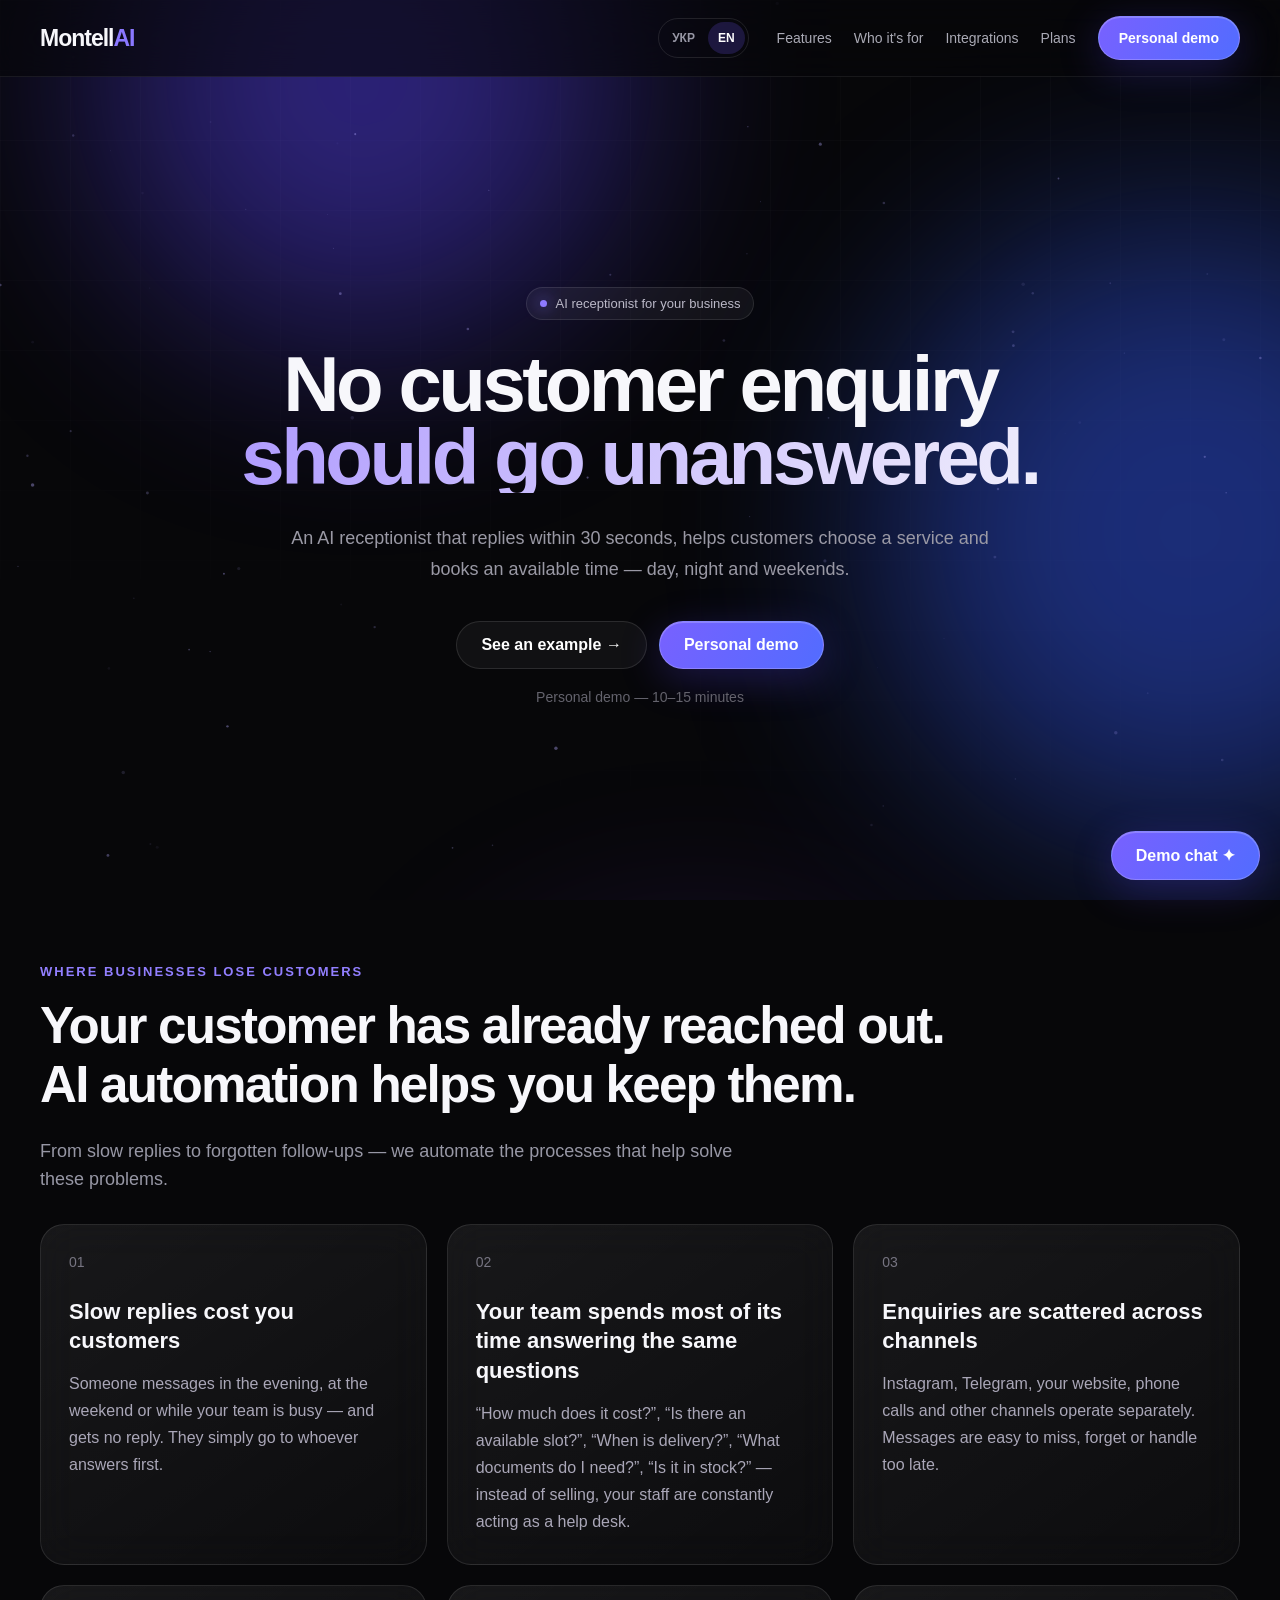
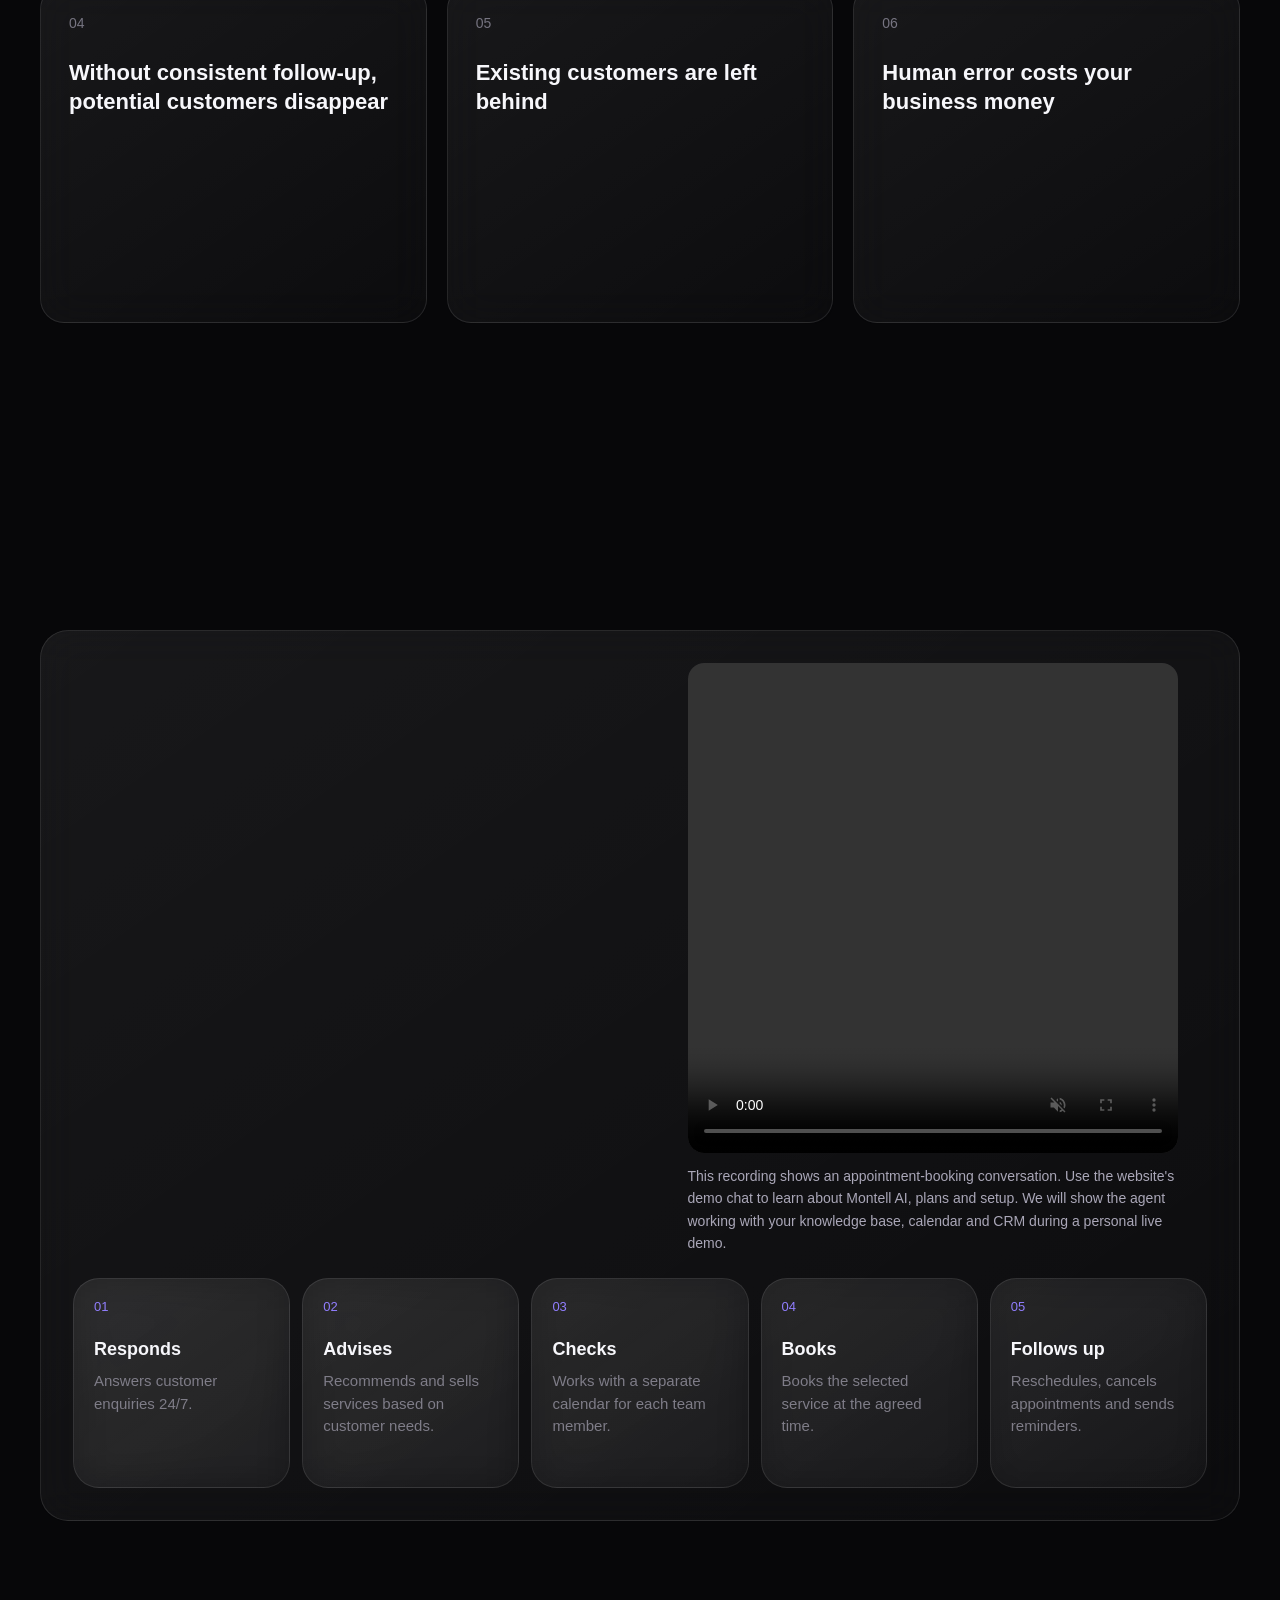
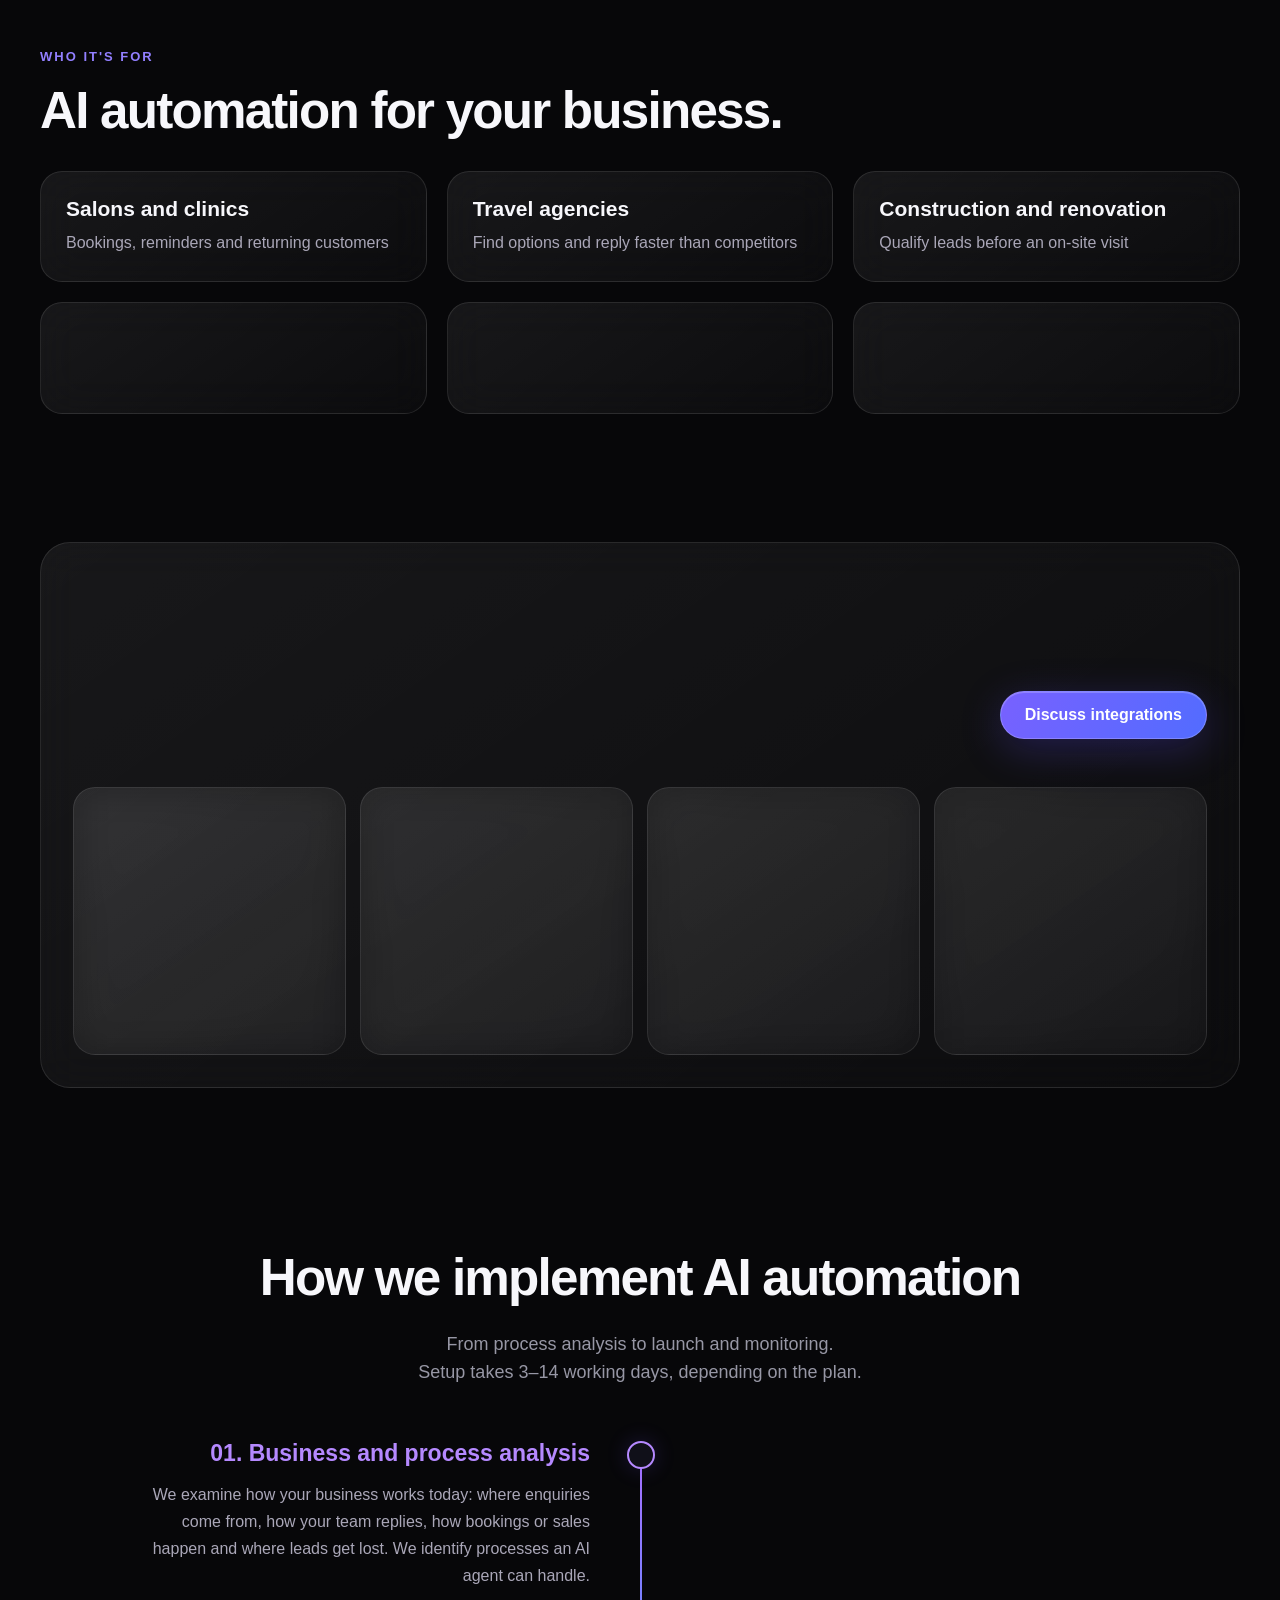
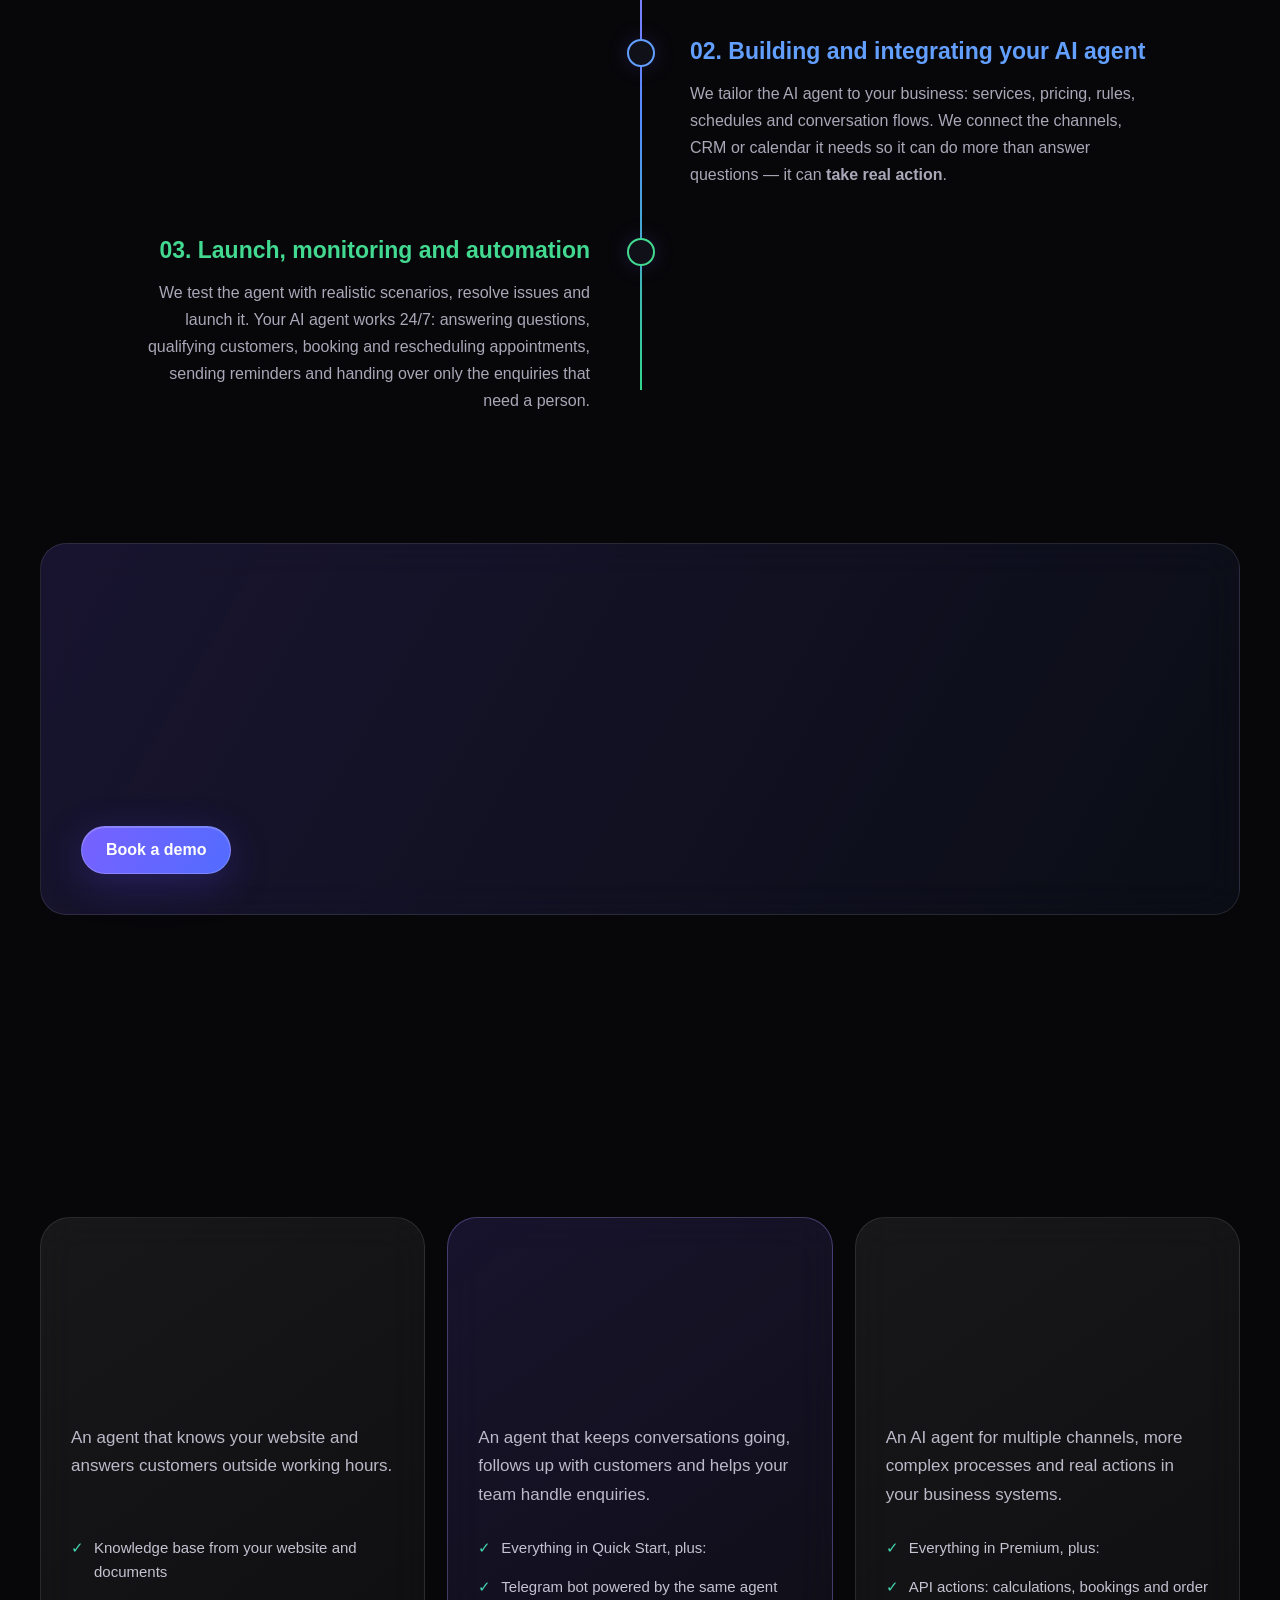
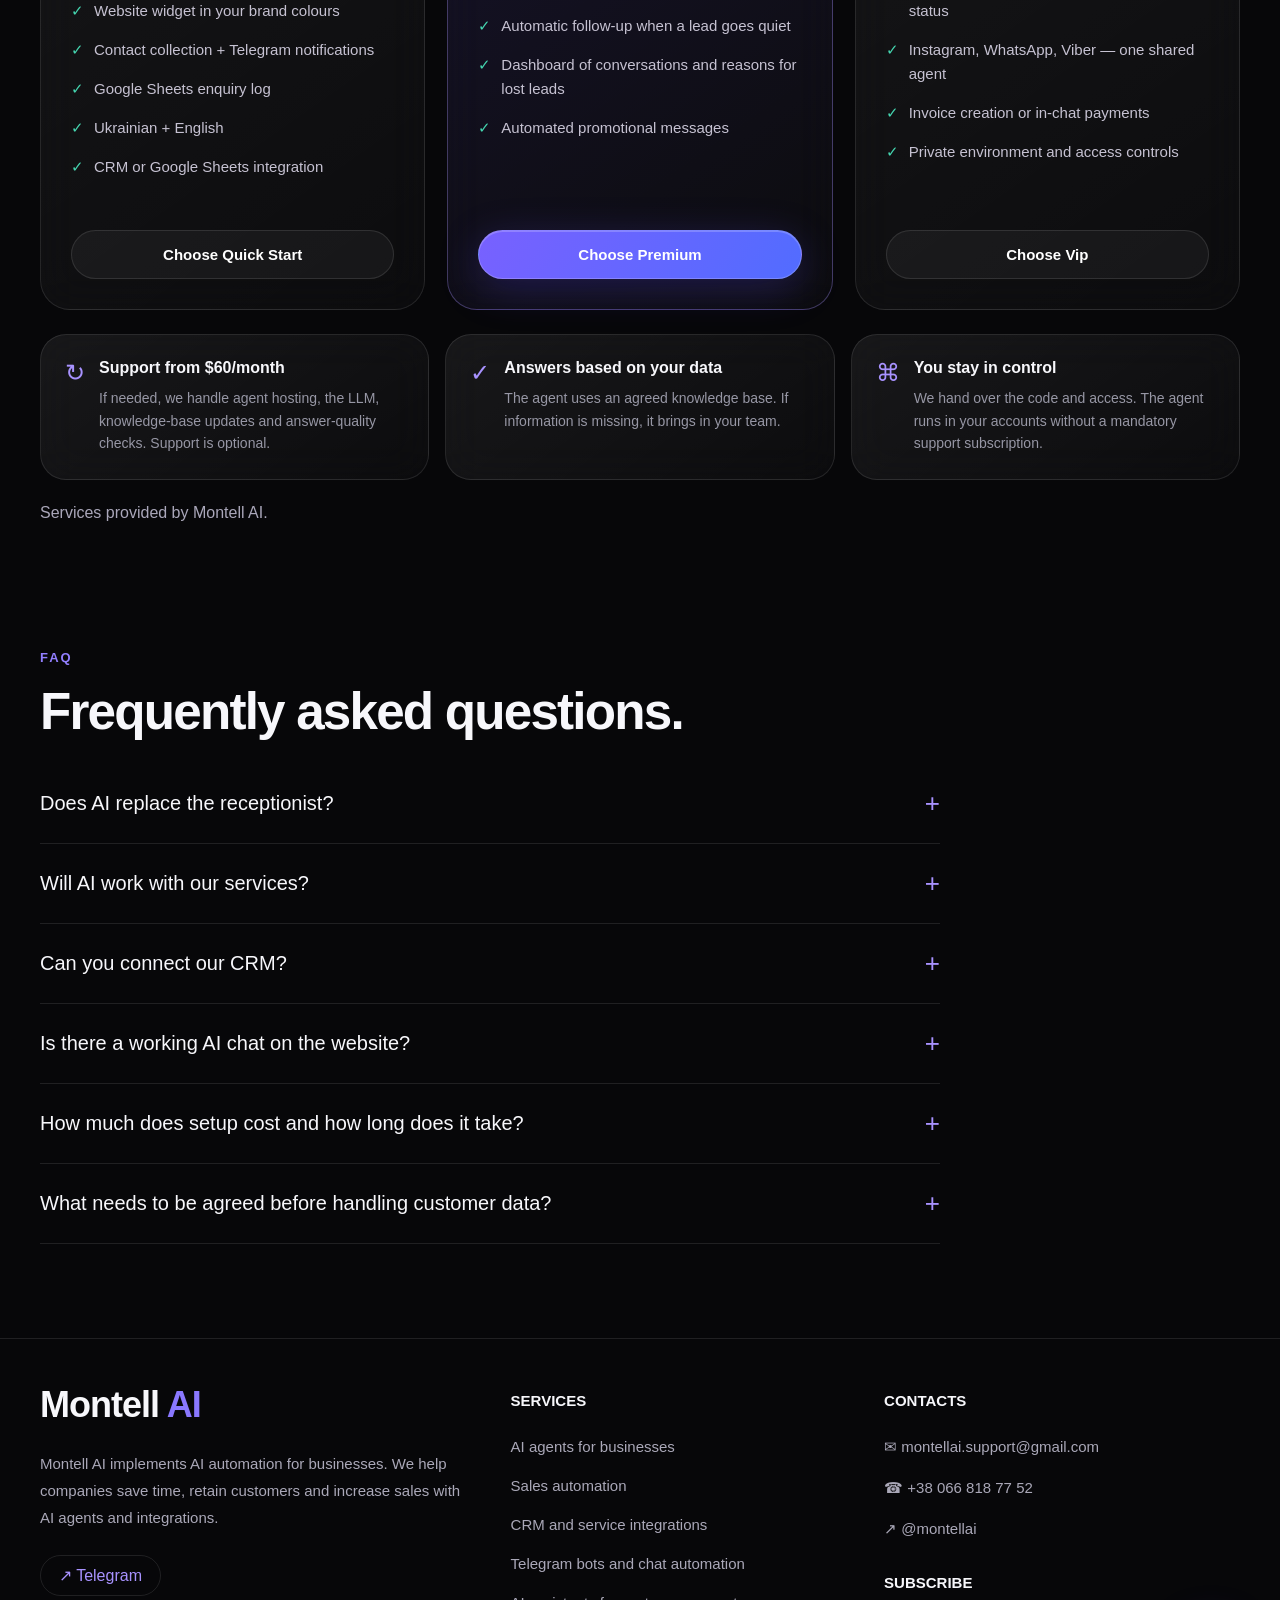
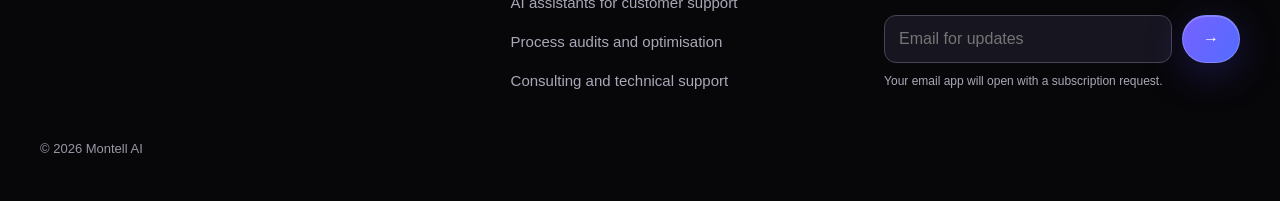
==== commit fc456b4e: "Add files via upload" ====
--- a/montell-ai/montell-ai/en.html
+++ b/montell-ai/montell-ai/en.html
@@ -995,7 +995,7 @@
 <nav><div class="container nav-inner"><a href="#" class="logo">Montell<span>AI</span></a><div class="language-switch" role="group" aria-label="Website language"><a href="/?lang=uk" lang="uk" hreflang="uk" >УКР</a><a href="/en.html?lang=en" lang="en" hreflang="en" aria-current="page">EN</a></div><div class="nav-links"><a href="#solution">Features</a><a href="#business">Who it's for</a><a href="#integrations">Integrations</a><a href="#terms">Plans</a><a class="button telegram-link" href="https://t.me/montellai" target="_blank" rel="noopener noreferrer">Personal demo</a></div></div></nav>
 <main><section class="hero"><div class="container"><div class="hero-content"><div class="hero-badge"><span class="pulse"></span>AI receptionist for your business</div><h1>No customer enquiry<br><span class="gradient">should go unanswered.</span></h1><p class="hero-sub">An AI receptionist that replies within 30 seconds, helps customers choose a service and books an available time — day, night and weekends.</p><div class="hero-actions"><a class="button ghost" href="#solution">See an example →</a><a class="button telegram-link" href="https://t.me/montellai" target="_blank" rel="noopener noreferrer">Personal demo</a></div><div class="hero-note">Personal demo — 10–15 minutes</div></div></div></section>
 <section id="problems"><div class="container"><div class="kicker">Where businesses lose customers</div><h2>Your customer has already reached out.<br>AI automation helps you keep them.</h2><p class="lead">From slow replies to forgotten follow-ups — we automate the processes that help solve these problems.</p><div class="pain-grid"><article class="glass pain-card"><span class="number">01</span><h3>Slow replies cost you customers</h3><p>Someone messages in the evening, at the weekend or while your team is busy — and gets no reply. They simply go to whoever answers first.</p></article><article class="glass pain-card"><span class="number">02</span><h3>Your team spends most of its time answering the same questions</h3><p>“How much does it cost?”, “Is there an available slot?”, “When is delivery?”, “What documents do I need?”, “Is it in stock?” — instead of selling, your staff are constantly acting as a help desk.</p></article><article class="glass pain-card"><span class="number">03</span><h3>Enquiries are scattered across channels</h3><p>Instagram, Telegram, your website, phone calls and other channels operate separately. Messages are easy to miss, forget or handle too late.</p></article><article class="glass pain-card"><span class="number">04</span><h3>Without consistent follow-up, potential customers disappear</h3><p>“I'll think about it”, “message me later”, “I'll come back in spring” — and the team forgets to follow up. Often, your business has already paid to acquire that lead.</p></article><article class="glass pain-card"><span class="number">05</span><h3>Existing customers are left behind</h3><p>A customer has already bought from you, had treatment, travelled or taken a course — but no one automatically reminds them about their next appointment, purchase or additional service. This is one of the most cost-effective ways to generate repeat revenue.</p></article><article class="glass pain-card"><span class="number">06</span><h3>Human error costs your business money</h3><p>A team member is busy, off sick, has gone home, missed a message, forgotten a callback or qualified a lead incorrectly — and your business loses money. The risk is especially high at night, in the evening, at weekends and during peak hours.</p></article></div></div></section>
-<section id="solution"><div class="container"><div class="kicker">How it works</div><h2>One process.<br>From enquiry to appointment.</h2><div class="solution-combined glass"><div class="solution-top"><div><h3>More than answers.<br>Helping customers take the next step.</h3><p>The customer describes what they need. Montell AI advises them, helps them choose a service, checks the current schedule and offers available times.</p><p>When a situation needs a person, the conversation can be handed over to your receptionist.</p></div><div class="demo-media"><video controls autoplay loop muted playsinline preload="auto" src="videozero%20(1).mp4?v=20260913" width="1440" height="1440" aria-label="Montell AI conversation example"></video><p>This recording shows an appointment-booking conversation. Use the website's demo chat to learn about Montell AI, plans and setup. We will show the agent working with your knowledge base, calendar and CRM during a personal live demo.</p></div></div><div class="flow-grid"><article class="flow-card glass"><div class="number">01</div><strong>Responds</strong><span>Answers customer enquiries 24/7.</span></article><article class="flow-card glass"><div class="number">02</div><strong>Advises</strong><span>Recommends and sells services based on customer needs.</span></article><article class="flow-card glass"><div class="number">03</div><strong>Checks</strong><span>Works with a separate calendar for each team member.</span></article><article class="flow-card glass"><div class="number">04</div><strong>Books</strong><span>Books the selected service at the agreed time.</span></article><article class="flow-card glass"><div class="number">05</div><strong>Follows up</strong><span>Reschedules, cancels appointments and sends reminders.</span></article></div></div></div></section>
+<section id="solution"><div class="container"><div class="kicker">How it works</div><h2>One process.<br>From enquiry to appointment.</h2><div class="solution-combined glass"><div class="solution-top"><div><h3>More than answers.<br>Helping customers take the next step.</h3><p>The customer describes what they need. Montell AI advises them, helps them choose a service, checks the current schedule and offers available times.</p><p>When a situation needs a person, the conversation can be handed over to your receptionist.</p></div><div class="demo-media"><video controls autoplay loop muted playsinline preload="auto" src="demo_eng.mp4" width="1440" height="1440" aria-label="Montell AI conversation example"></video><p>This recording shows an appointment-booking conversation. Use the website's demo chat to learn about Montell AI, plans and setup. We will show the agent working with your knowledge base, calendar and CRM during a personal live demo.</p></div></div><div class="flow-grid"><article class="flow-card glass"><div class="number">01</div><strong>Responds</strong><span>Answers customer enquiries 24/7.</span></article><article class="flow-card glass"><div class="number">02</div><strong>Advises</strong><span>Recommends and sells services based on customer needs.</span></article><article class="flow-card glass"><div class="number">03</div><strong>Checks</strong><span>Works with a separate calendar for each team member.</span></article><article class="flow-card glass"><div class="number">04</div><strong>Books</strong><span>Books the selected service at the agreed time.</span></article><article class="flow-card glass"><div class="number">05</div><strong>Follows up</strong><span>Reschedules, cancels appointments and sends reminders.</span></article></div></div></div></section>
 <section id="business"><div class="container"><div class="kicker">Who it's for</div><h2>AI automation for your business.</h2><div class="business-grid"><article class="glass business-card"><h3>Salons and clinics</h3><p>Bookings, reminders and returning customers</p></article><article class="glass business-card"><h3>Travel agencies</h3><p>Find options and reply faster than competitors</p></article><article class="glass business-card"><h3>Construction and renovation</h3><p>Qualify leads before an on-site visit</p></article><article class="glass business-card"><h3>Wholesale and distribution</h3><p>Availability, pricing and new dealers</p></article><article class="glass business-card"><h3>Courses and schools</h3><p>Enrolment and attendance</p></article><article class="glass business-card"><h3>Lawyers and accountants</h3><p>Initial intake without taking up a partner's time</p></article></div></div></section>
 <section id="integrations"><div class="container"><div class="integration-panel glass"><div class="kicker">Integrations and control</div><h2>AI connected to <span class="teal-text">your real business operations</span></h2><div class="integration-intro"><p>A powerful solution is more than a chat box in the corner of your website. We design AI agents and workflows to work within your processes: CRM, ERP, email, messaging, spreadsheets, knowledge bases, tasks and reporting. Otherwise, it is just an expensive toy.</p><a class="button telegram-link" href="https://t.me/montellai" target="_blank" rel="noopener noreferrer">Discuss integrations</a></div><div class="integration-cards"><article class="glass integration-card"><h3>CRM, ERP, APIs and spreadsheets</h3><p>We connect forms, CRM, ERP, spreadsheets, knowledge bases, catalogues, APIs and other tools so your AI works with the right data and information is not lost between departments.</p></article><article class="glass integration-card"><h3>Email, messaging and your website</h3><p>We work with the channels your customers actually use: your website, email, messengers, enquiries, quizzes, forms, AI replies, reminders and follow-up workflows.</p></article><article class="glass integration-card"><h3>Your documents and knowledge base</h3><p>AI can use approved instructions, FAQs, sales materials, spreadsheets, catalogues, SOPs and internal documents to give answers based on facts, not guesswork.</p></article><article class="glass integration-card"><h3>Private environments and access</h3><p>For businesses handling sensitive information, we design access controls, data-use rules, activity logs and architecture around the company's security requirements.</p></article></div></div></div></section>
 <section id="start"><div class="container"><div class="center-title"><div class="kicker">Setup</div><h2>How we implement AI automation</h2><p class="lead">From process analysis to launch and monitoring.<br>Setup takes 3–14 working days, depending on the plan.</p></div><div class="timeline"><article class="timeline-step"><span class="timeline-dot" aria-hidden="true"></span><div><h3>01. Business and process analysis</h3><p>We examine how your business works today: where enquiries come from, how your team replies, how bookings or sales happen and where leads get lost. We identify processes an AI agent can handle.</p></div></article><article class="timeline-step"><span class="timeline-dot" aria-hidden="true"></span><div><h3>02. Building and integrating your AI agent</h3><p>We tailor the AI agent to your business: services, pricing, rules, schedules and conversation flows. We connect the channels, CRM or calendar it needs so it can do more than answer questions — it can <strong>take real action</strong>.</p></div></article><article class="timeline-step"><span class="timeline-dot" aria-hidden="true"></span><div><h3>03. Launch, monitoring and automation</h3><p>We test the agent with realistic scenarios, resolve issues and launch it. Your AI agent works 24/7: answering questions, qualifying customers, booking and rescheduling appointments, sending reminders and handing over only the enquiries that need a person.</p></div></article></div></div></section>
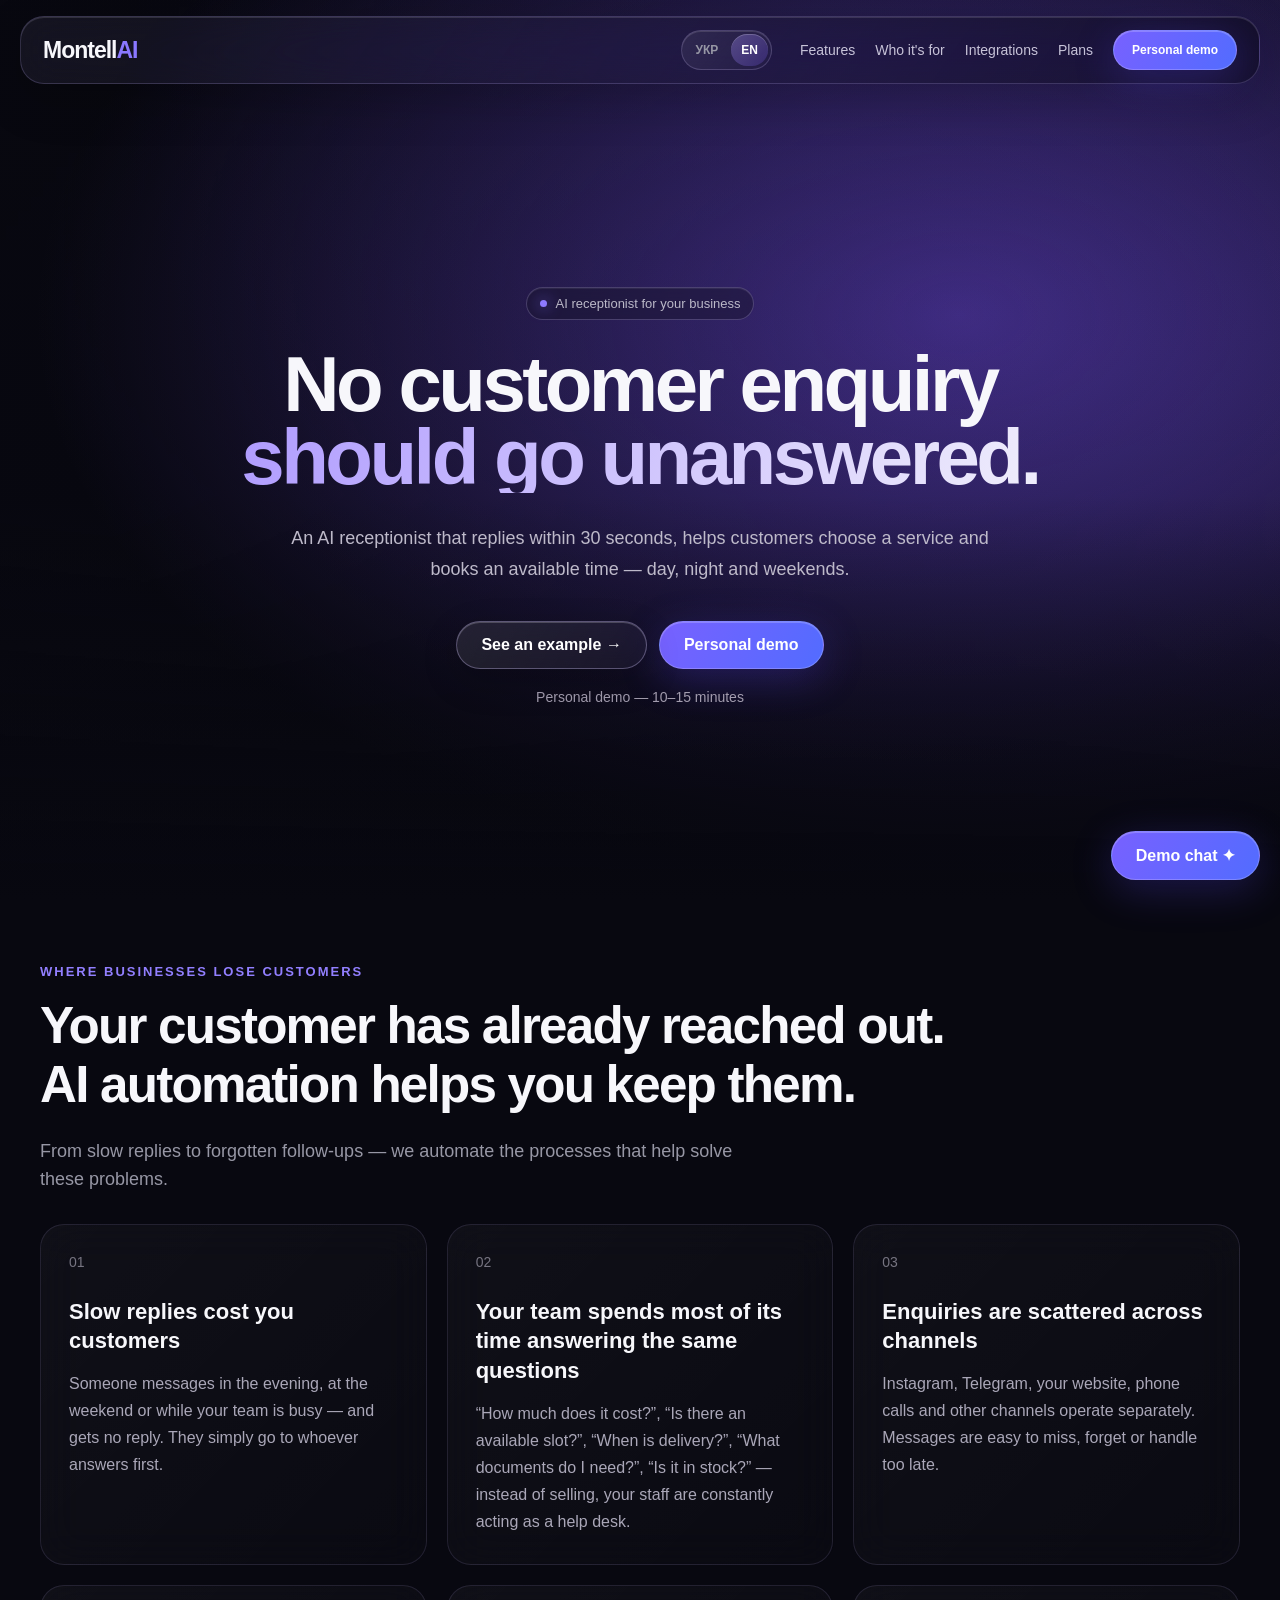
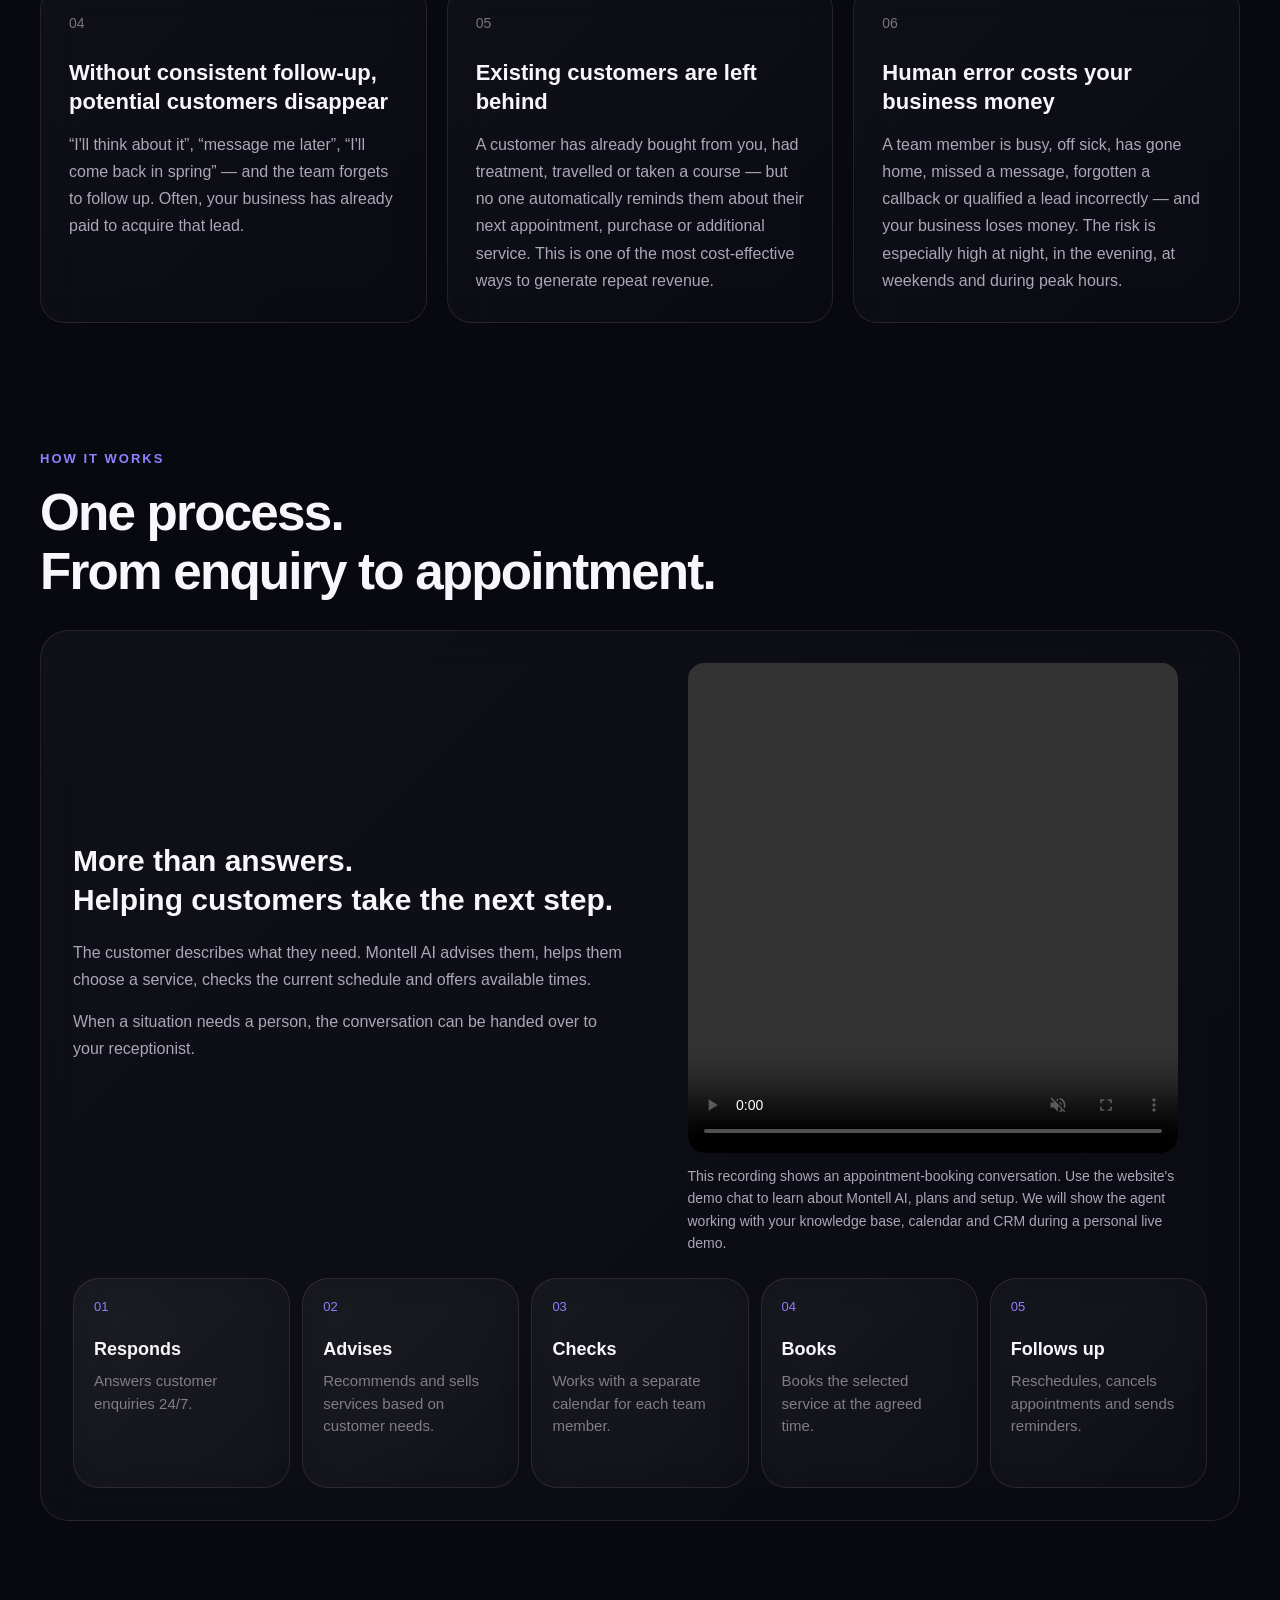
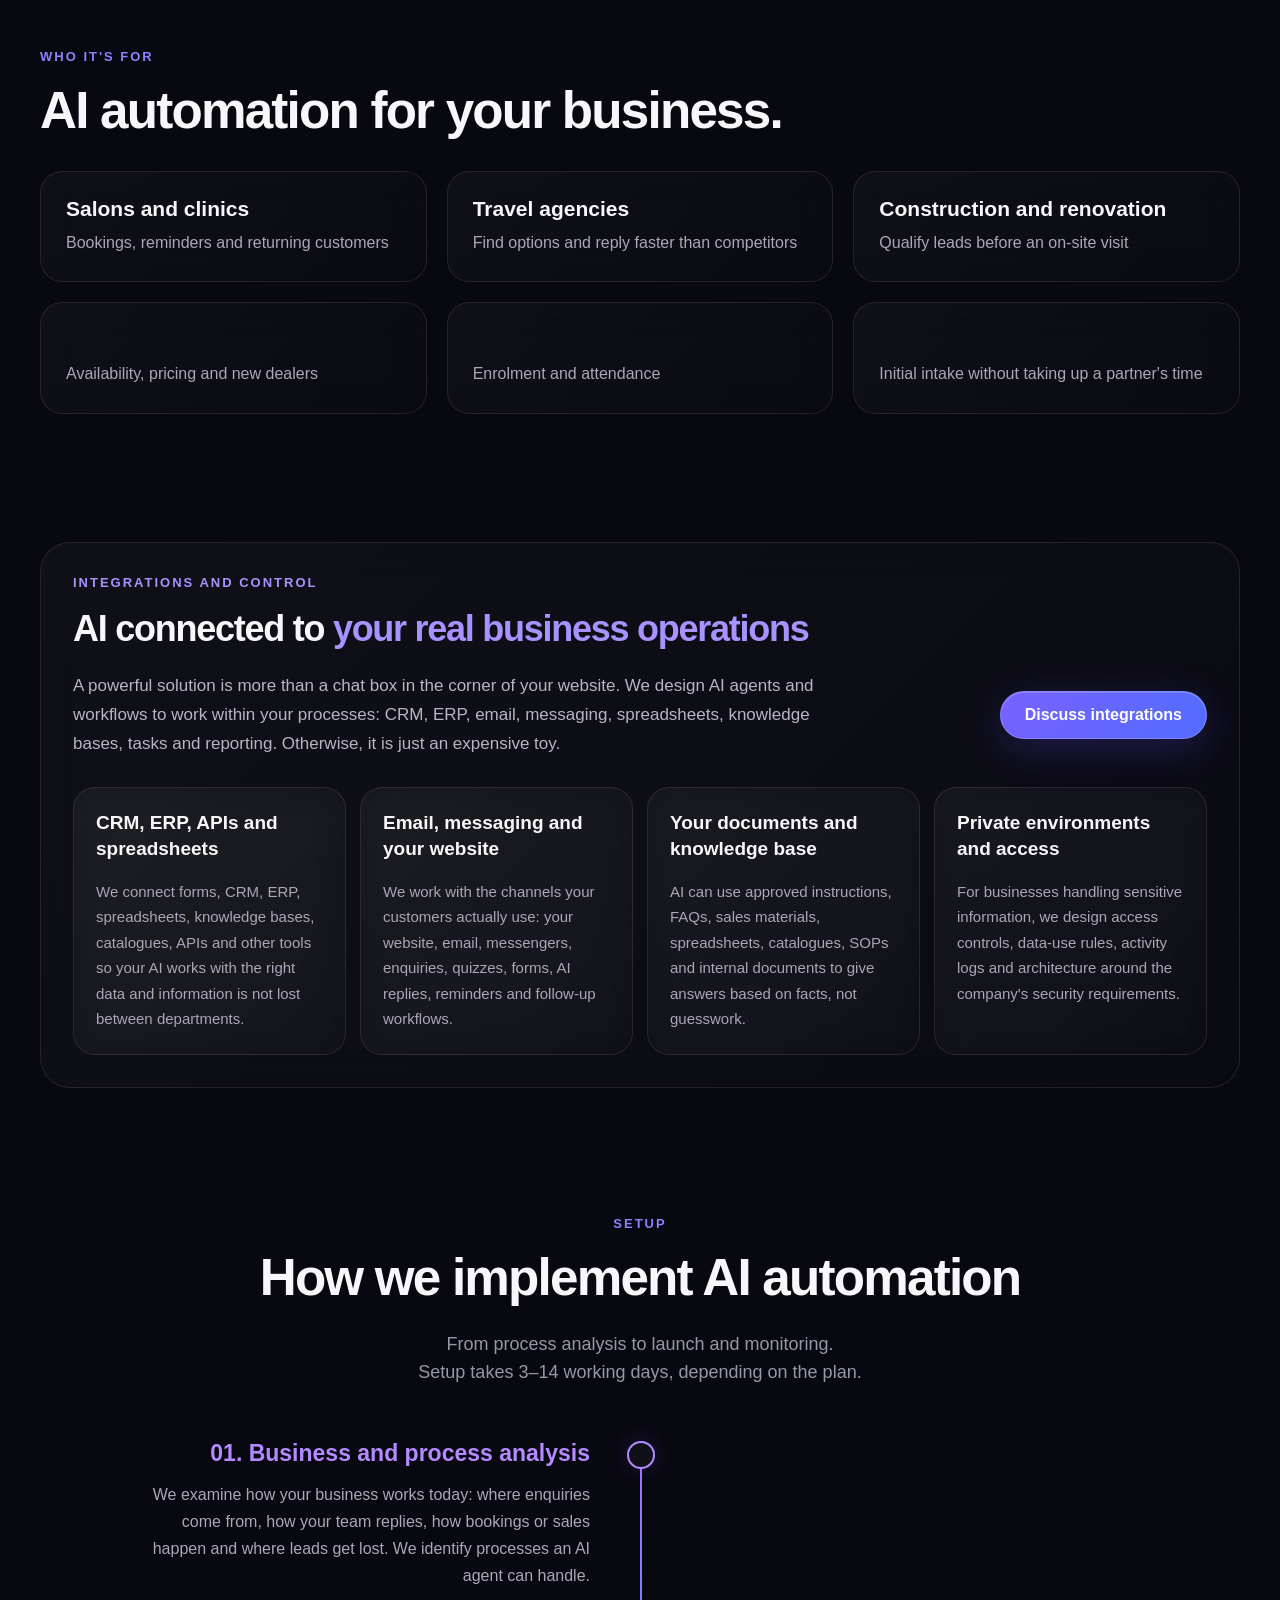
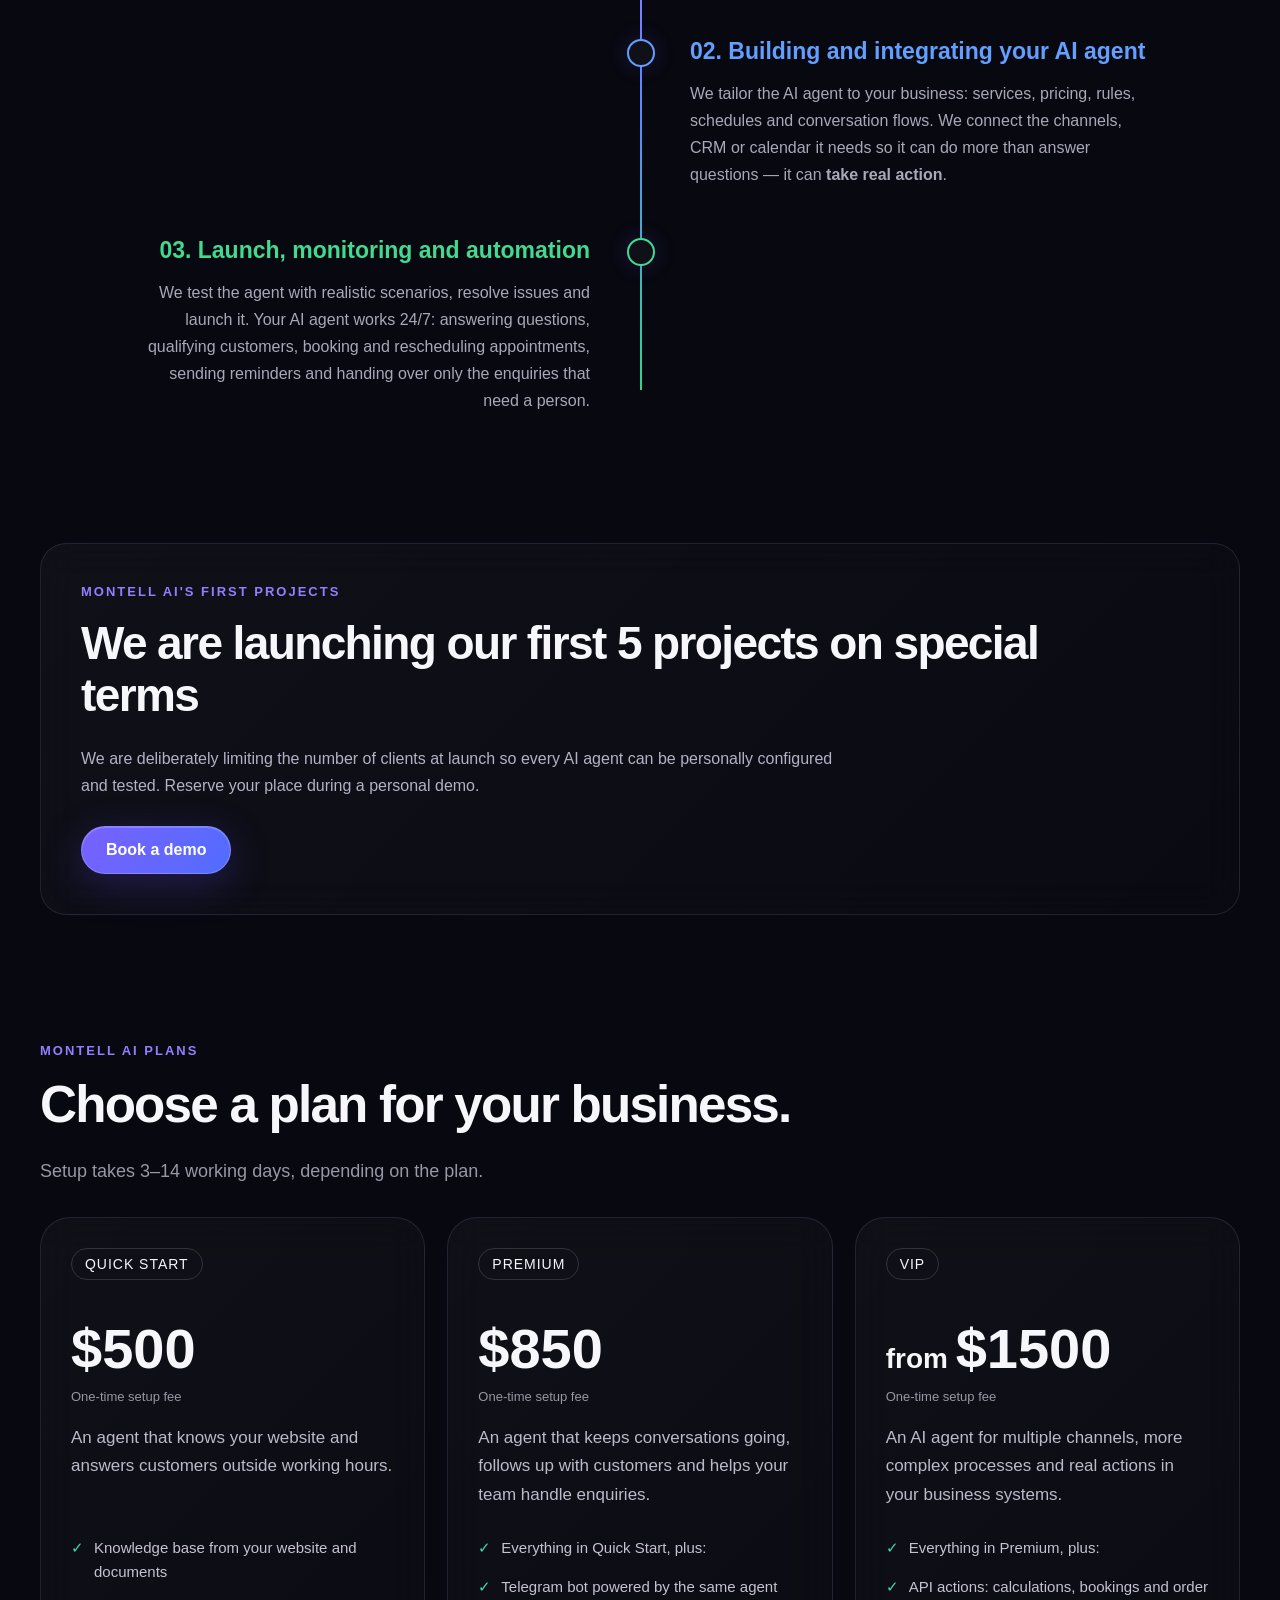
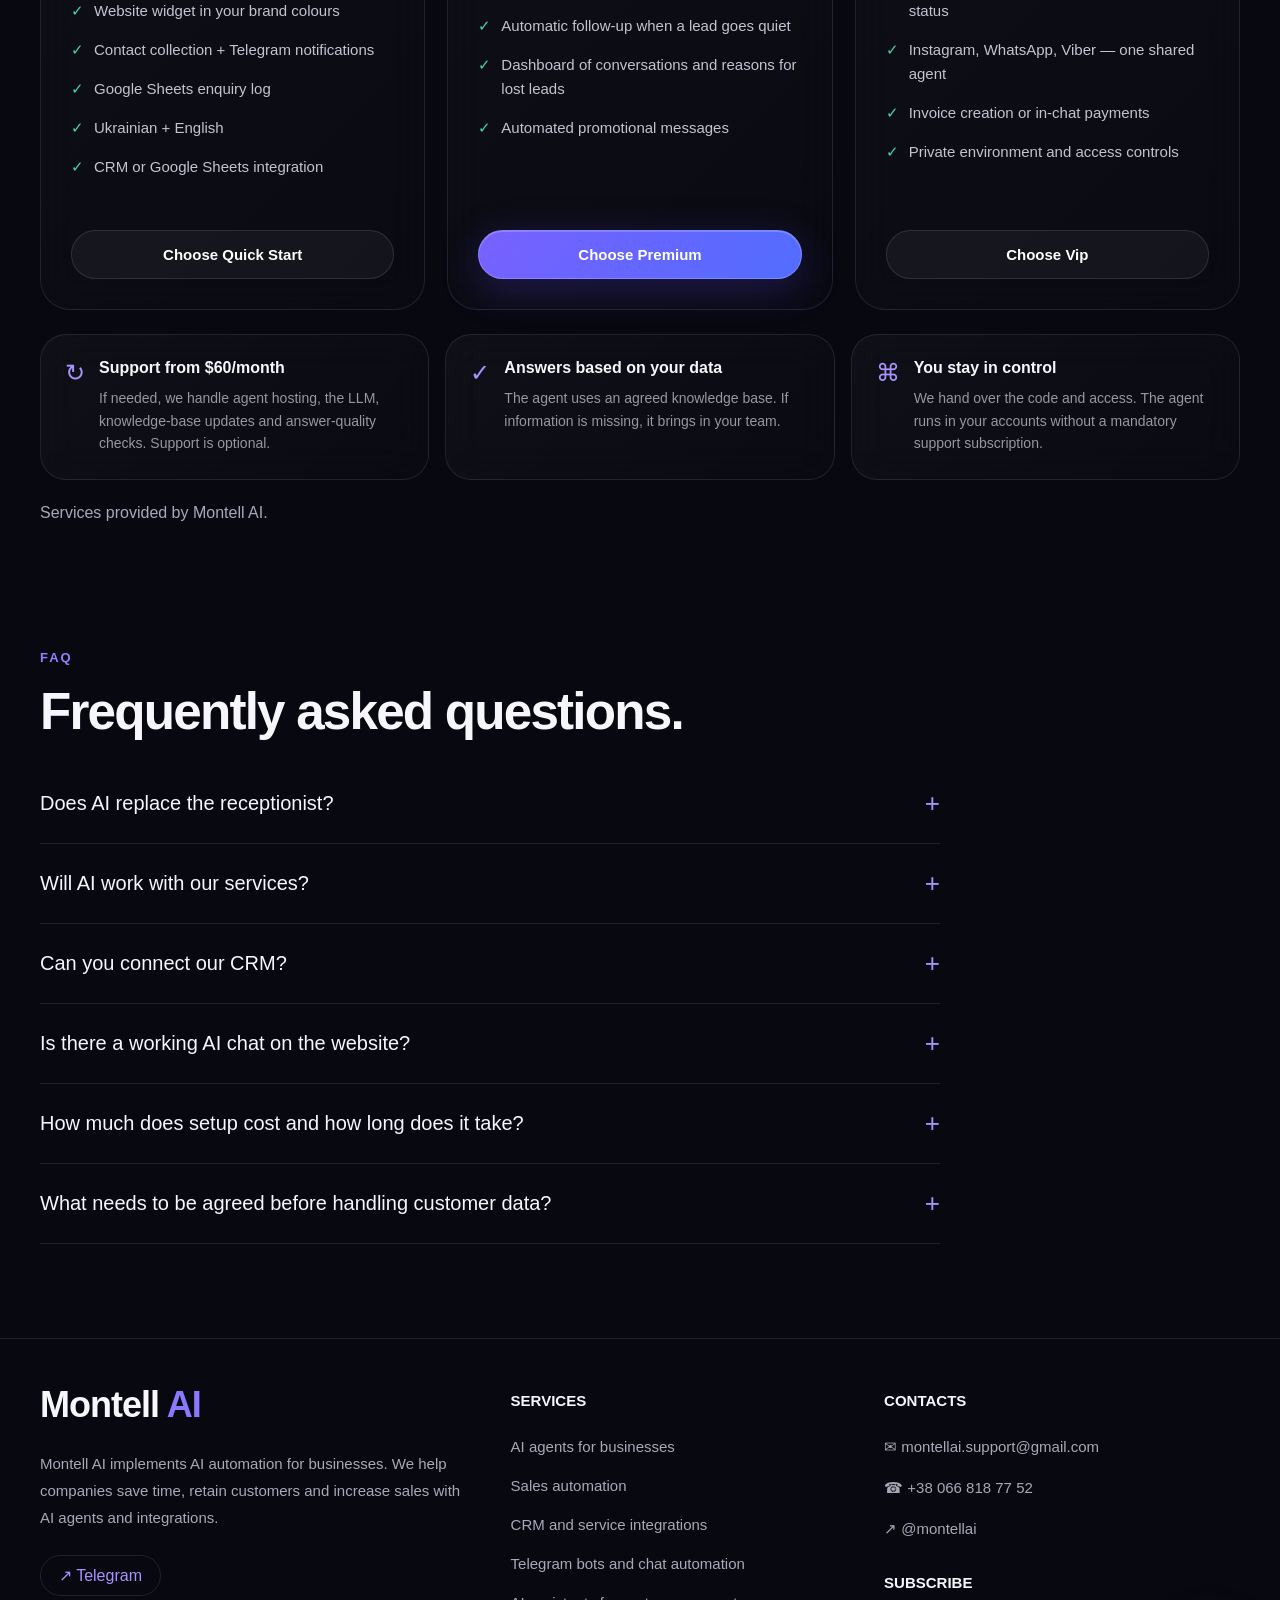
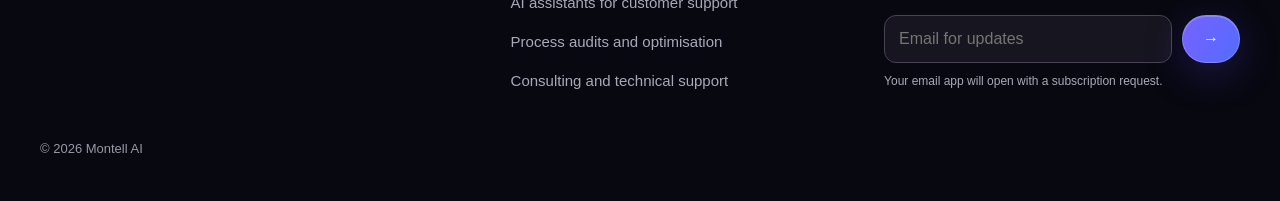
==== commit 1cf4882e: "Add files via upload" ====
--- a/montell-ai/montell-ai/en.html
+++ b/montell-ai/montell-ai/en.html
@@ -989,9 +989,9 @@
 </style>
 <link rel="canonical" href="https://montell-site.vercel.app/en.html"><link rel="alternate" hreflang="uk" href="https://montell-site.vercel.app/"><link rel="alternate" hreflang="en" href="https://montell-site.vercel.app/en.html"><link rel="alternate" hreflang="x-default" href="https://montell-site.vercel.app/">
 <style>.language-switch{display:flex;align-items:center;gap:3px;border:1px solid var(--stroke);border-radius:999px;padding:3px;flex-shrink:0;margin-left:auto;margin-right:16px}.language-switch a{font-size:12px;font-weight:600;line-height:1;padding:10px;border-radius:999px;color:var(--muted)}.language-switch a[aria-current]{background:#765cff33;color:#fff}.language-switch a:focus-visible{outline:2px solid var(--purple2);outline-offset:2px}.nav-inner{gap:12px}html[lang=en] .hero h1{letter-spacing:-.045em}@media(max-width:600px){.nav-inner{gap:8px}.language-switch{margin-right:0}.nav-links .button{font-size:11px;padding:10px 12px;max-width:130px;text-align:center}.logo{font-size:19px}.language-switch a{padding:9px 7px}}@media(max-width:380px){.nav-links .button{max-width:100px;font-size:10px}.nav-inner{gap:5px}.language-switch{padding:2px}}
-</style><script src="language.js"></script></head>
-
-<body><div class="page-bg"><div class="grid"></div><div class="orb one"></div><div class="orb two"></div><div class="orb three"></div><canvas id="particles"></canvas></div>
+</style><script src="language.js"></script><link rel="stylesheet" href="assets/effects.css"></head>
+
+<body><div id="shader-background" aria-hidden="true"></div><div class="page-bg"><div class="grid"></div><div class="orb one"></div><div class="orb two"></div><div class="orb three"></div></div>
 <nav><div class="container nav-inner"><a href="#" class="logo">Montell<span>AI</span></a><div class="language-switch" role="group" aria-label="Website language"><a href="/?lang=uk" lang="uk" hreflang="uk" >УКР</a><a href="/en.html?lang=en" lang="en" hreflang="en" aria-current="page">EN</a></div><div class="nav-links"><a href="#solution">Features</a><a href="#business">Who it's for</a><a href="#integrations">Integrations</a><a href="#terms">Plans</a><a class="button telegram-link" href="https://t.me/montellai" target="_blank" rel="noopener noreferrer">Personal demo</a></div></div></nav>
 <main><section class="hero"><div class="container"><div class="hero-content"><div class="hero-badge"><span class="pulse"></span>AI receptionist for your business</div><h1>No customer enquiry<br><span class="gradient">should go unanswered.</span></h1><p class="hero-sub">An AI receptionist that replies within 30 seconds, helps customers choose a service and books an available time — day, night and weekends.</p><div class="hero-actions"><a class="button ghost" href="#solution">See an example →</a><a class="button telegram-link" href="https://t.me/montellai" target="_blank" rel="noopener noreferrer">Personal demo</a></div><div class="hero-note">Personal demo — 10–15 minutes</div></div></div></section>
 <section id="problems"><div class="container"><div class="kicker">Where businesses lose customers</div><h2>Your customer has already reached out.<br>AI automation helps you keep them.</h2><p class="lead">From slow replies to forgotten follow-ups — we automate the processes that help solve these problems.</p><div class="pain-grid"><article class="glass pain-card"><span class="number">01</span><h3>Slow replies cost you customers</h3><p>Someone messages in the evening, at the weekend or while your team is busy — and gets no reply. They simply go to whoever answers first.</p></article><article class="glass pain-card"><span class="number">02</span><h3>Your team spends most of its time answering the same questions</h3><p>“How much does it cost?”, “Is there an available slot?”, “When is delivery?”, “What documents do I need?”, “Is it in stock?” — instead of selling, your staff are constantly acting as a help desk.</p></article><article class="glass pain-card"><span class="number">03</span><h3>Enquiries are scattered across channels</h3><p>Instagram, Telegram, your website, phone calls and other channels operate separately. Messages are easy to miss, forget or handle too late.</p></article><article class="glass pain-card"><span class="number">04</span><h3>Without consistent follow-up, potential customers disappear</h3><p>“I'll think about it”, “message me later”, “I'll come back in spring” — and the team forgets to follow up. Often, your business has already paid to acquire that lead.</p></article><article class="glass pain-card"><span class="number">05</span><h3>Existing customers are left behind</h3><p>A customer has already bought from you, had treatment, travelled or taken a course — but no one automatically reminds them about their next appointment, purchase or additional service. This is one of the most cost-effective ways to generate repeat revenue.</p></article><article class="glass pain-card"><span class="number">06</span><h3>Human error costs your business money</h3><p>A team member is busy, off sick, has gone home, missed a message, forgotten a callback or qualified a lead incorrectly — and your business loses money. The risk is especially high at night, in the evening, at weekends and during peak hours.</p></article></div></div></section>
@@ -1014,113 +1014,7 @@
     <div class="faq"><details class="faq-item"><summary>Does AI replace the receptionist?</summary><p>Montell AI helps with repetitive enquiries. When a situation needs a person, the conversation can be handed over to your receptionist.</p></details><details class="faq-item"><summary>Will AI work with our services?</summary><p>The knowledge base, services, prices, specialists, appointment lengths and booking rules are configured for each business.</p></details><details class="faq-item"><summary>Can you connect our CRM?</summary><p>That depends on its API. Before setup, we need to check access to the schedule and support for creating, rescheduling and cancelling appointments.</p></details><details class="faq-item"><summary>Is there a working AI chat on the website?</summary><p>The website has a demo chat with answers about Montell AI services, plans and setup. It currently uses prepared scenarios and does not create real bookings. We connect the production AI agent to each business's knowledge base, calendar and CRM. We will show its capabilities in a 15-minute personal demo.</p></details><details class="faq-item"><summary>How much does setup cost and how long does it take?</summary><p>Quick Start — $500, Premium — $850, Vip — from $1500. Setup takes 3–14 working days, depending on the plan.</p></details><details class="faq-item"><summary>What needs to be agreed before handling customer data?</summary><p>Before setup, we need to define access to conversations, data retention and deletion, and the rules for handing a conversation over to a person. </p></details></div></div></section></main>
 <footer><div class="container footer-grid"><div><a class="logo" href="#">Montell <span>AI</span></a><p>Montell AI implements AI automation for businesses. We help companies save time, retain customers and increase sales with AI agents and integrations.</p><a class="social-link" href="https://t.me/montellai" target="_blank" rel="noopener noreferrer" aria-label="Montell AI on Telegram">↗ Telegram</a></div><div><h3>Services</h3><ul><li>AI agents for businesses</li><li>Sales automation</li><li>CRM and service integrations</li><li>Telegram bots and chat automation</li><li>AI assistants for customer support</li><li>Process audits and optimisation</li><li>Consulting and technical support</li></ul></div><div><h3>Contacts</h3><address><a href="mailto:montellai.support@gmail.com">✉ montellai.support@gmail.com</a><a href="tel:+380668187752">☎ +38 066 818 77 52</a><a href="https://t.me/montellai" target="_blank" rel="noopener noreferrer">↗ @montellai</a></address><h3 class="subscribe-title">Subscribe</h3><form id="newsletter"><label class="sr-only" for="news-email">Email for updates</label><div class="subscribe-row"><input id="news-email" type="email" placeholder="Email for updates" required maxlength="254"><button class="button" aria-label="Send subscription request">→</button></div><p class="subscribe-note">Your email app will open with a subscription request.</p></form></div></div><div class="container copyright">© 2026 Montell AI</div></footer>
 
-<script>/* BACKGROUND PARTICLES */
-
-  const canvas = document.getElementById("particles");
-  const ctx = canvas.getContext("2d");
-
-  let width;
-  let height;
-
-  const particles = [];
-
-  function resize() {
-
-    width = canvas.width = window.innerWidth;
-    height = canvas.height = window.innerHeight;
-
-  }
-
-  window.addEventListener("resize", resize);
-  resize();
-
-  class Particle {
-
-    constructor() {
-      this.reset();
-    }
-
-    reset() {
-
-      this.x = Math.random() * width;
-      this.y = Math.random() * height;
-
-      this.size = Math.random() * 1.5 + .3;
-
-      this.speedX =
-        (Math.random() - .5) * .18;
-
-      this.speedY =
-        (Math.random() - .5) * .18;
-
-      this.alpha =
-        Math.random() * .35 + .05;
-
-    }
-
-    update() {
-
-      this.x += this.speedX;
-      this.y += this.speedY;
-
-      if (
-        this.x < 0 ||
-        this.x > width ||
-        this.y < 0 ||
-        this.y > height
-      ) {
-        this.reset();
-      }
-
-    }
-
-    draw() {
-
-      ctx.beginPath();
-
-      ctx.arc(
-        this.x,
-        this.y,
-        this.size,
-        0,
-        Math.PI * 2
-      );
-
-      ctx.fillStyle =
-        `rgba(180,170,255,${this.alpha})`;
-
-      ctx.fill();
-
-    }
-
-  }
-
-  for (let i = 0; i < 80; i++) {
-    particles.push(new Particle());
-  }
-
-  function animate() {
-
-    ctx.clearRect(
-      0,
-      0,
-      width,
-      height
-    );
-
-    particles.forEach(p => {
-      p.update();
-      p.draw();
-    });
-
-    requestAnimationFrame(animate);
-
-  }
-
-  animate();
-
-
-</script><script>
+<script>
 document.querySelectorAll('.faq-item').forEach(d=>{const s=d.querySelector('summary'),p=d.querySelector('p'),wrap=document.createElement('div');wrap.className='faq-content';p.before(wrap);wrap.append(p);let animation; s.addEventListener('click',e=>{e.preventDefault();if(animation)return;const opening=!d.open,start=d.getBoundingClientRect().height;if(opening)d.open=true;const end=opening?d.getBoundingClientRect().height:s.getBoundingClientRect().height;if(matchMedia('(prefers-reduced-motion: reduce)').matches){d.open=opening;return;}animation=d.animate([{height:start+'px',opacity:1},{height:end+'px',opacity:1}],{duration:320,easing:'cubic-bezier(.22,1,.36,1)'});animation.onfinish=()=>{d.open=opening;animation=null;};});});
 document.getElementById('newsletter').addEventListener('submit',e=>{e.preventDefault();const email=document.getElementById('news-email').value;location.href='mailto:montellai.support@gmail.com?subject='+encodeURIComponent('Subscribe to Montell AI updates')+'&body='+encodeURIComponent('I would like to receive Montell AI updates at '+email);});
-</script><script src="chat-config.js"></script><script src="chat-en.js"></script><script src="scroll-reveal.js"></script></body></html>+</script><script src="chat-config.js"></script><script src="chat-en.js"></script><script src="scroll-reveal.js"></script><script type="module" src="assets/effects.js"></script></body></html>
--- a/montell-ai/montell-ai/assets/effects.css
+++ b/montell-ai/montell-ai/assets/effects.css
@@ -0,0 +1,24 @@
+/* Montell AI: ShaderGradient backdrop + Liquid Glass surfaces. */
+body{isolation:isolate;background:#080810}
+.page-bg{z-index:-2;background:radial-gradient(ellipse at 65% 12%,#28205488,transparent 60%),#080810}
+.page-bg .orb,.page-bg .grid{display:none}
+#shader-background{position:fixed;inset:0;z-index:-1;pointer-events:none;opacity:0;transition:opacity .6s;background:radial-gradient(ellipse at 75% 35%,#5037a5,transparent 68%)}
+#shader-background::after{content:'';position:absolute;inset:0;background:linear-gradient(90deg,#08081066,#08081022),linear-gradient(0deg,#080810 0%,transparent 45%,#08081022 100%);pointer-events:none}
+#shader-background canvas{display:block}
+nav{top:16px;background:none;border:0;backdrop-filter:none;padding:0 16px}
+nav .nav-inner{position:relative;height:68px;width:min(1240px,100%);padding:0 22px;border-radius:24px;border:1px solid #c5b8ff33;background:linear-gradient(125deg,#c5b8ff12,#0c0b1799);backdrop-filter:blur(20px) saturate(1.3);box-shadow:inset 0 1px 0 #ffffff20,0 16px 48px #0003;isolation:isolate}
+nav .nav-links{gap:20px}
+nav .nav-links .button{font-size:12px;padding:12px 18px}
+.liquid-target{position:relative;isolation:isolate}
+.liquid-layer{position:absolute!important;inset:0!important;width:100%!important;height:100%!important;pointer-events:none;z-index:-1;overflow:hidden;border-radius:inherit!important;transition:opacity .4s}
+.liquid-layer canvas{box-shadow:none!important;border-radius:inherit!important}
+.language-switch{background:linear-gradient(125deg,#ffffff12,#ffffff04);border-color:#d4c5ff35;box-shadow:inset 0 1px #ffffff20}
+.language-switch a[aria-current]{background:linear-gradient(135deg,#b09aff55,#795bff35);box-shadow:inset 0 1px #fff3}
+.hero{min-height:100svh}
+.hero-badge{background:#15122566;border-color:#d4c5ff3b;backdrop-filter:blur(12px);box-shadow:inset 0 1px #fff1}
+.hero-actions .ghost{background:linear-gradient(120deg,#ffffff17,#ffffff08);border-color:#d5caff55;backdrop-filter:blur(12px);box-shadow:inset 0 1px #fff3,0 12px 36px #0003}
+.glass{background:linear-gradient(135deg,#ffffff09,#ffffff03);border-color:#c8baff20}
+@media(max-width:1100px){nav .nav-links>a:not(.button){display:none}}
+@media(max-width:760px){nav{top:10px;padding:0 10px}nav .nav-inner{height:62px;padding:0 12px;gap:7px;border-radius:20px}nav .nav-links .button{font-size:10px;padding:10px;max-width:110px}.language-switch{margin-right:0}.hero{padding-top:140px}.liquid-layer{display:none}#shader-background::after{background:linear-gradient(0deg,#080810 0%,#08081044 60%)} }
+@media(prefers-reduced-motion:reduce){#shader-background{display:none}.orb{animation:none}.scroll-reveal{transition:none!important}nav .nav-inner{backdrop-filter:blur(12px)}}
+nav .nav-links{color:#c7c3d8}.hero-sub{color:#bebaca}.hero-note{color:#a39daf}
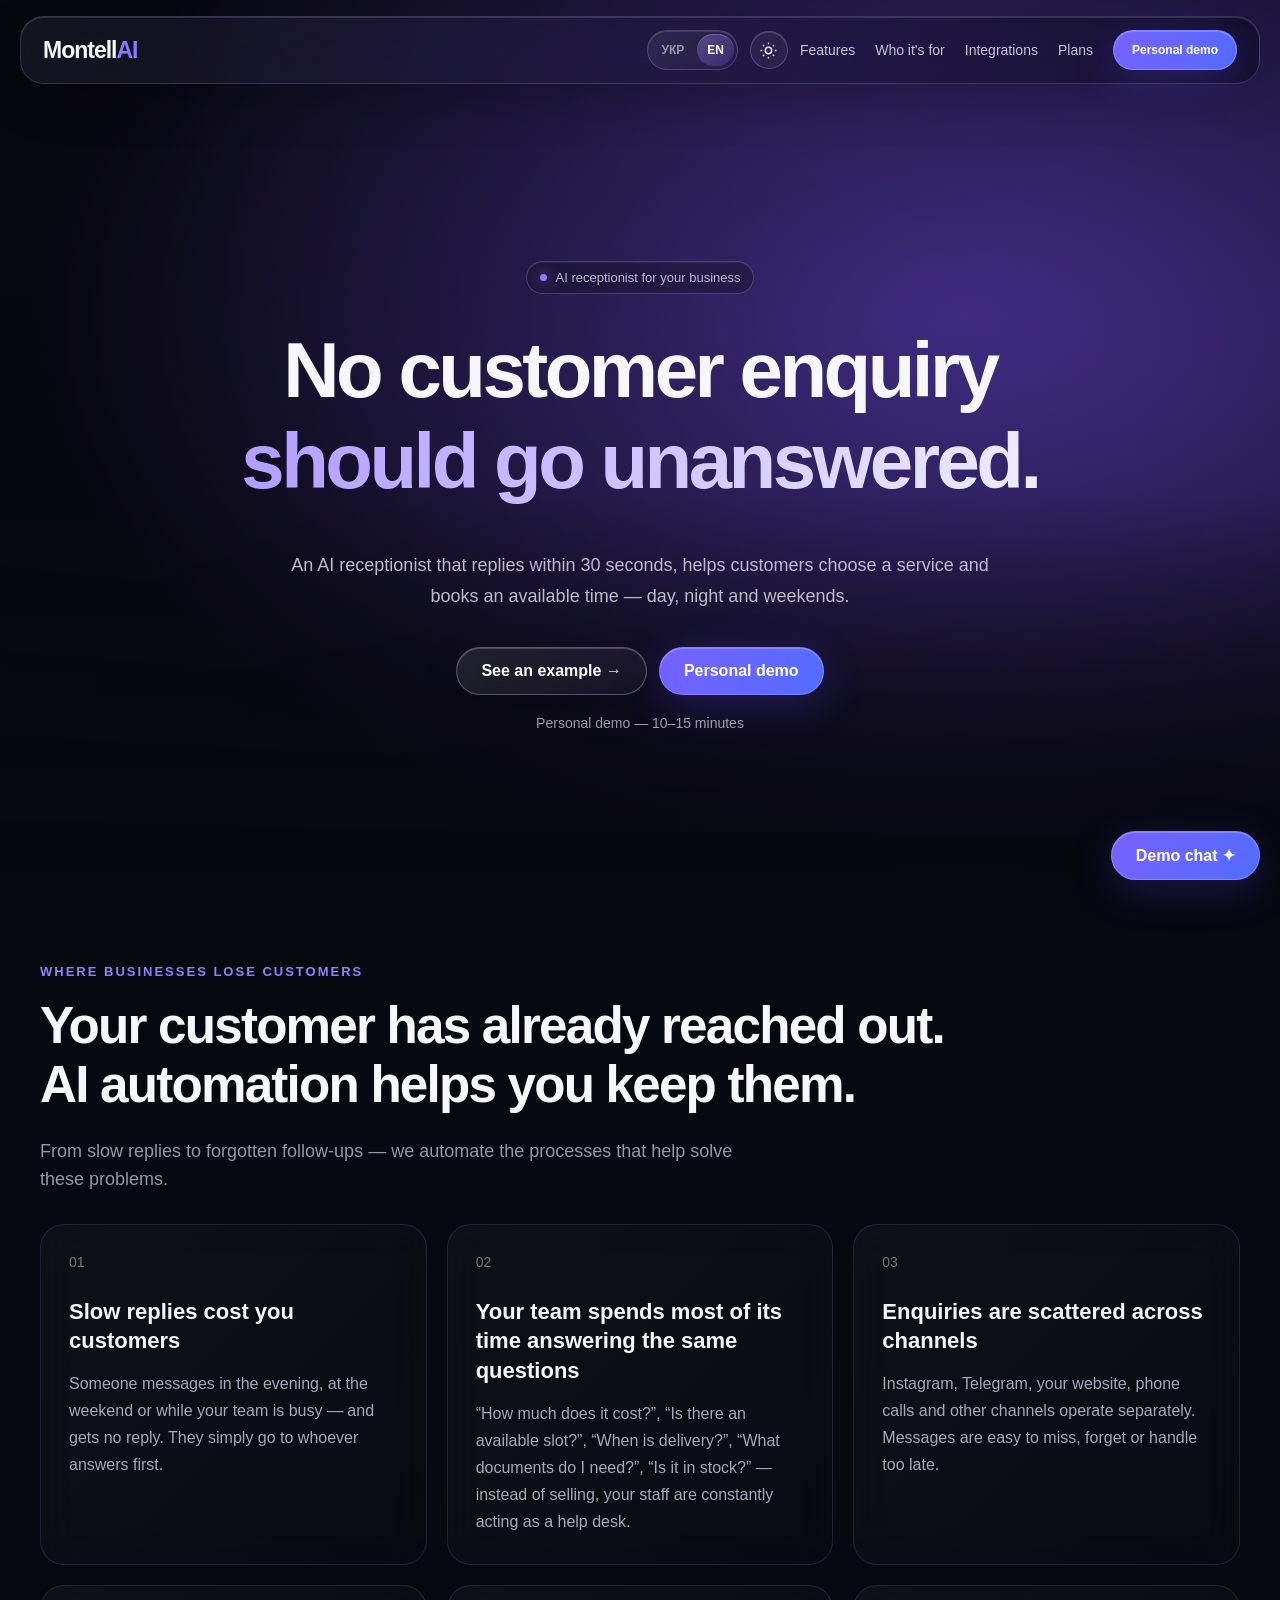
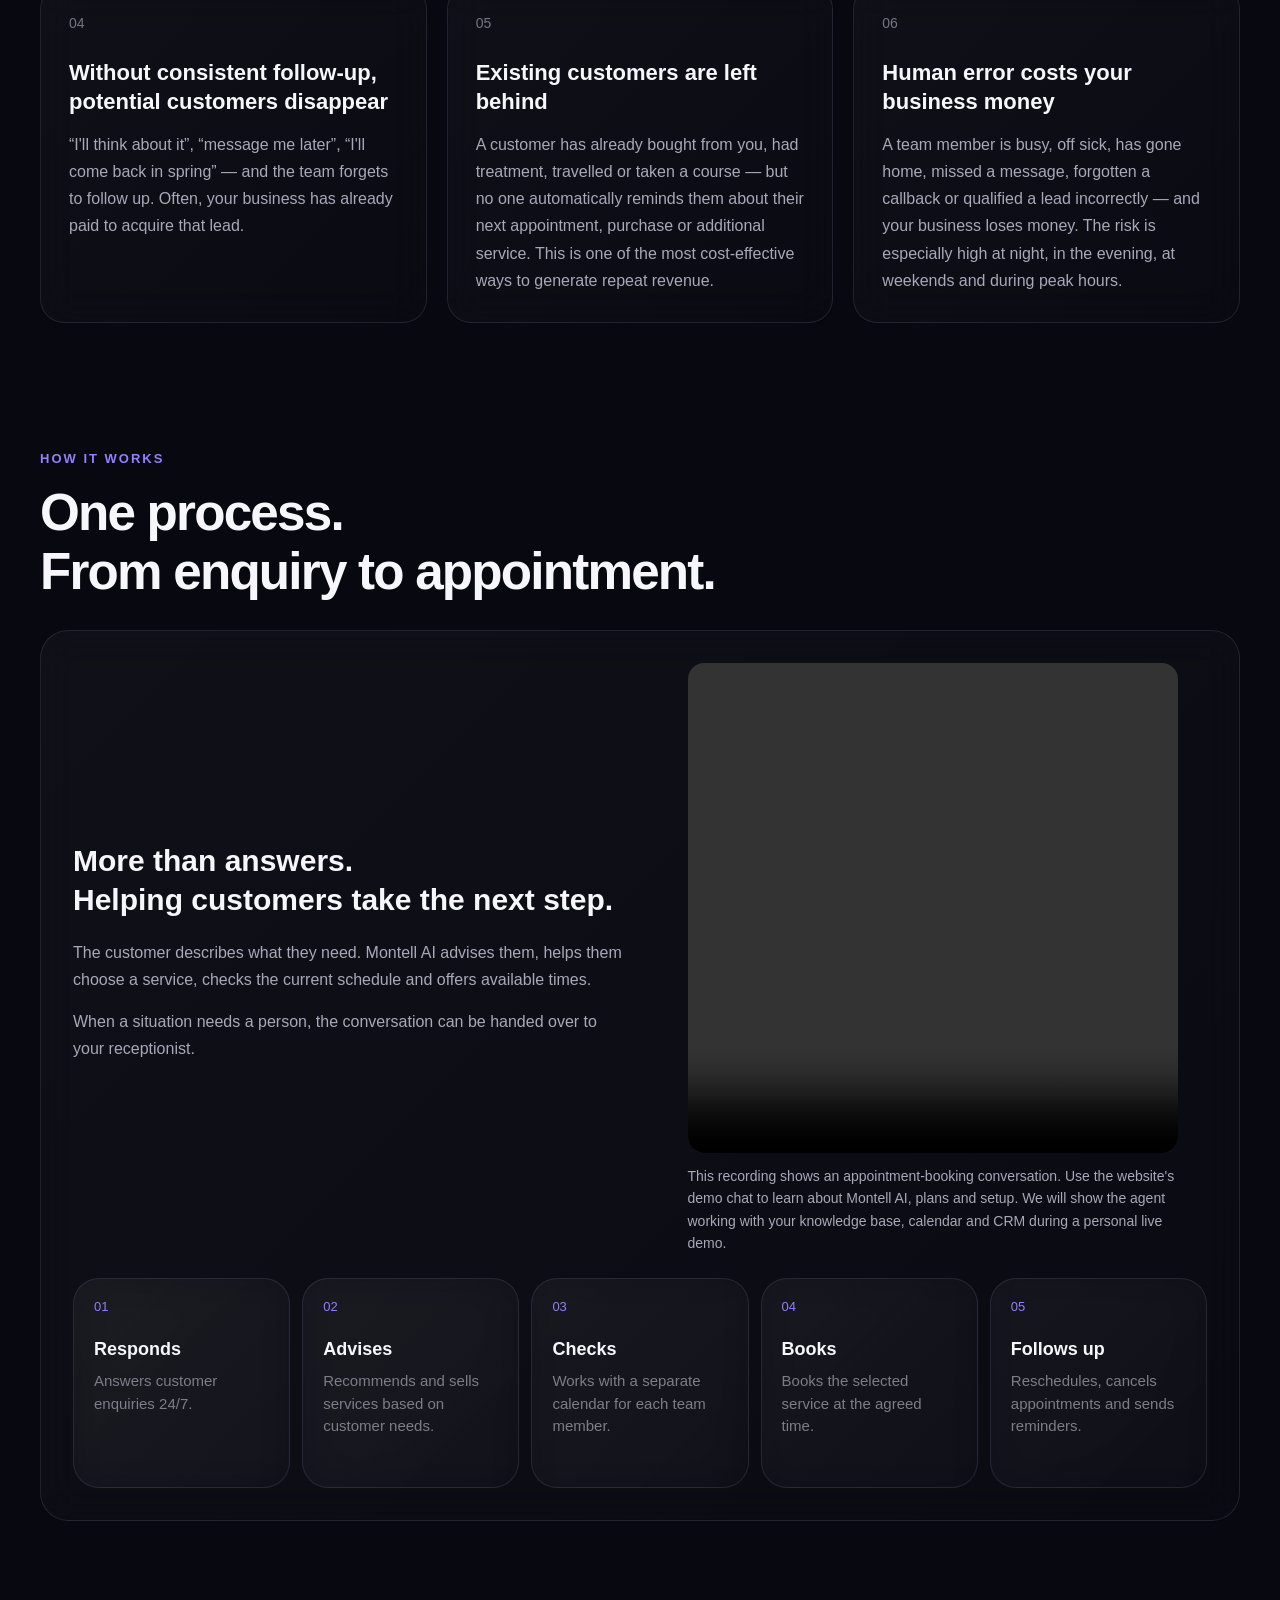
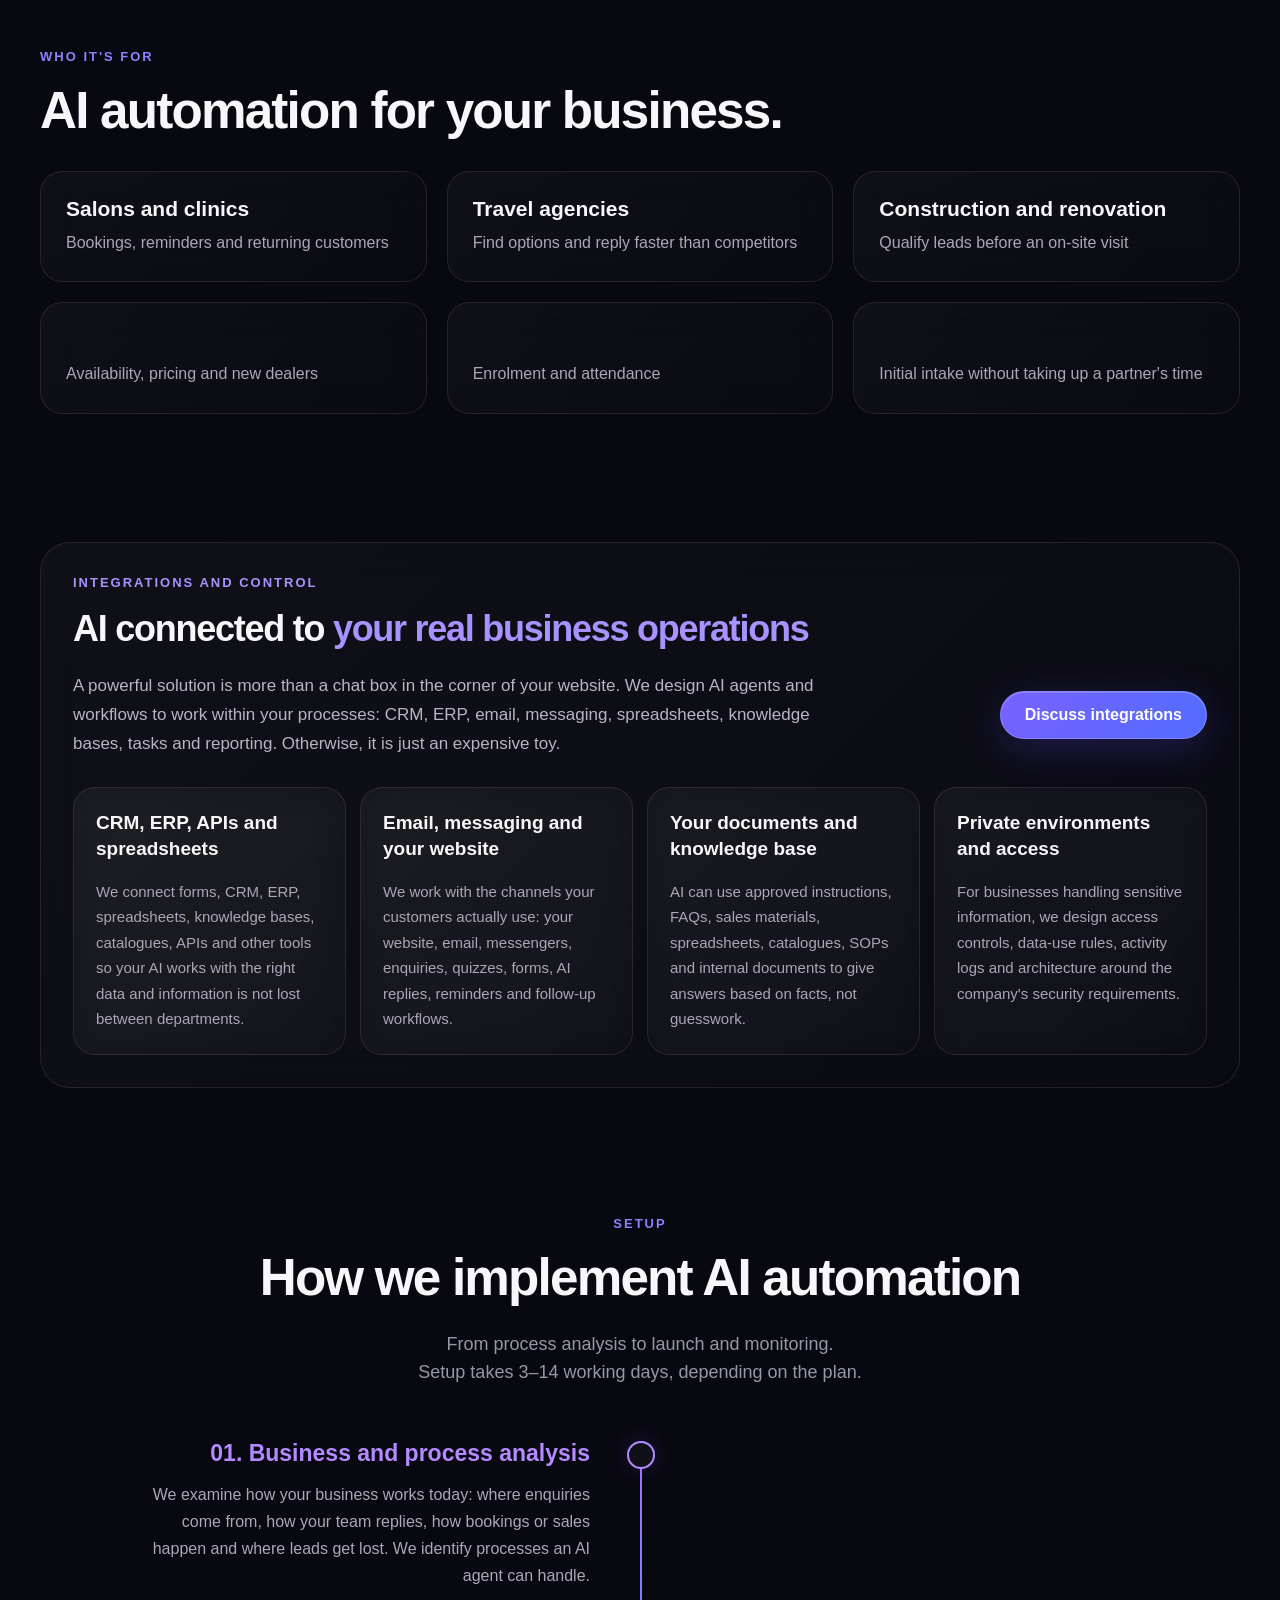
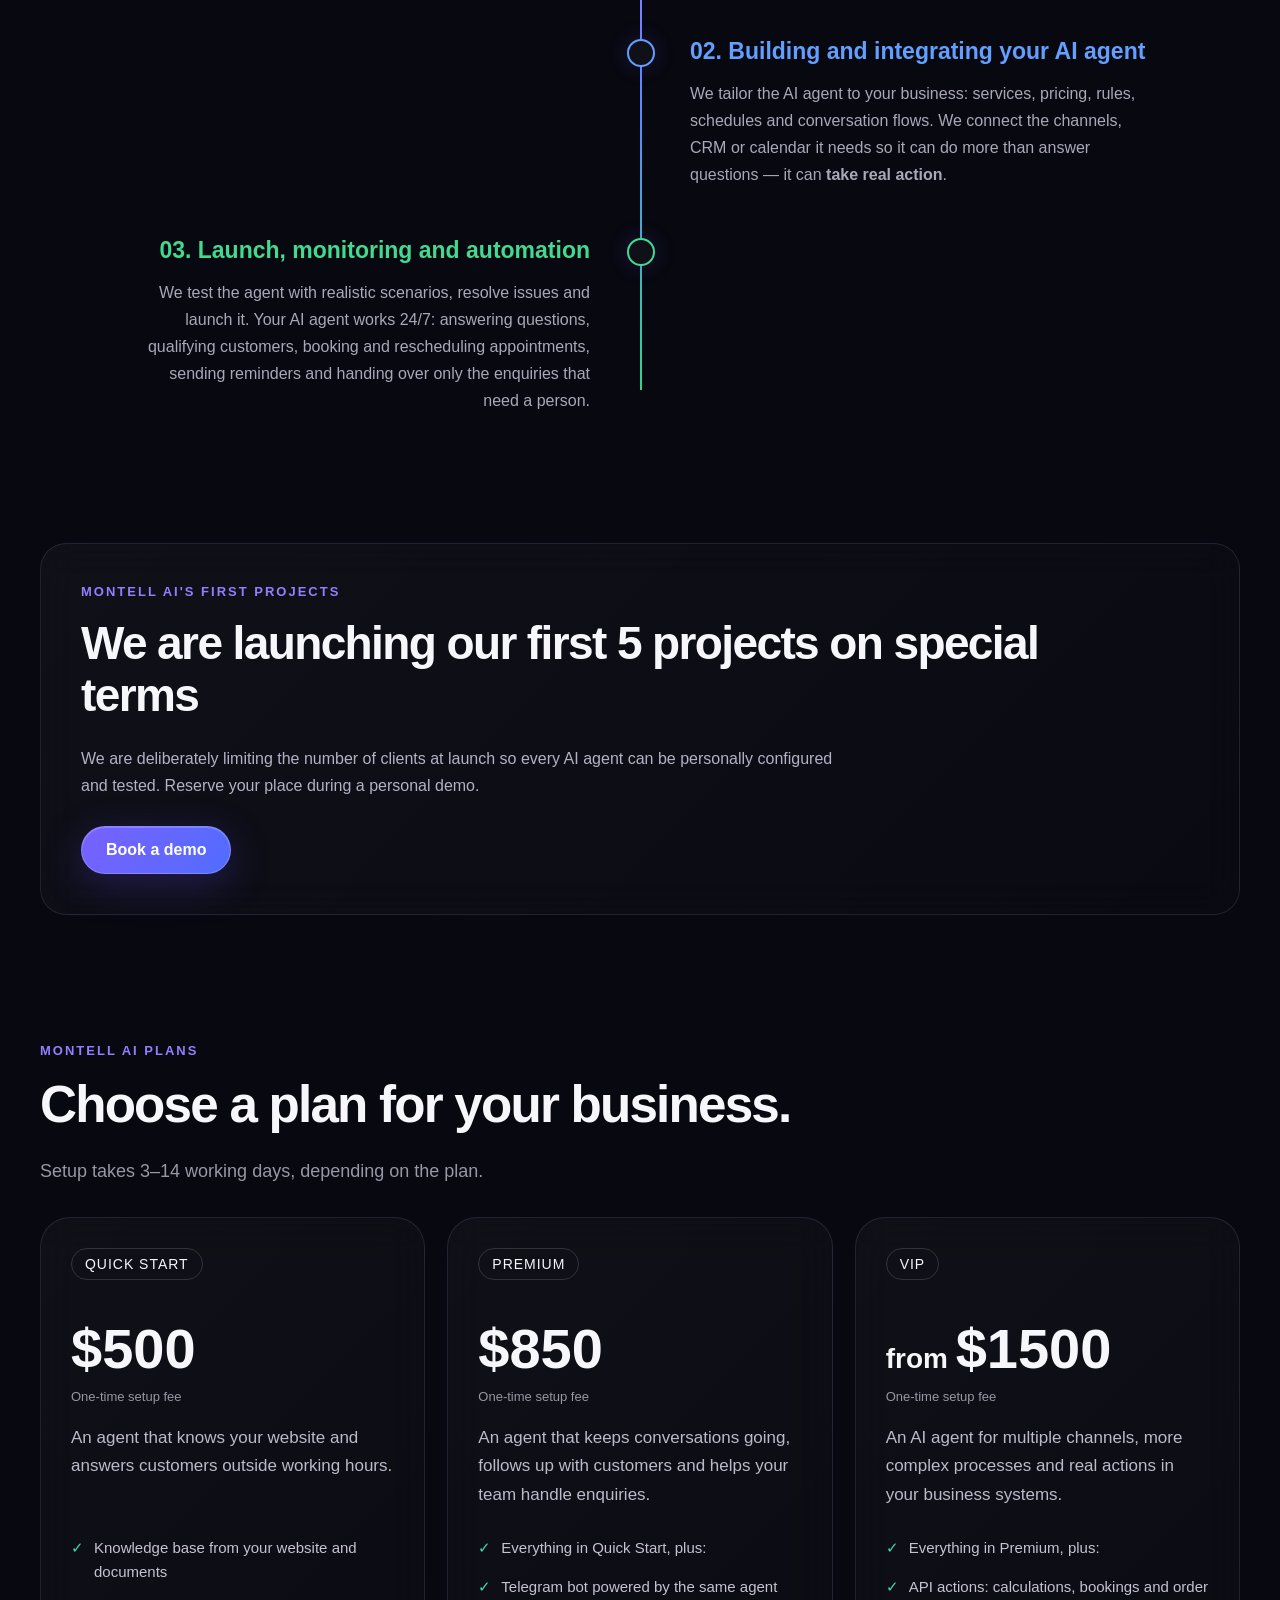
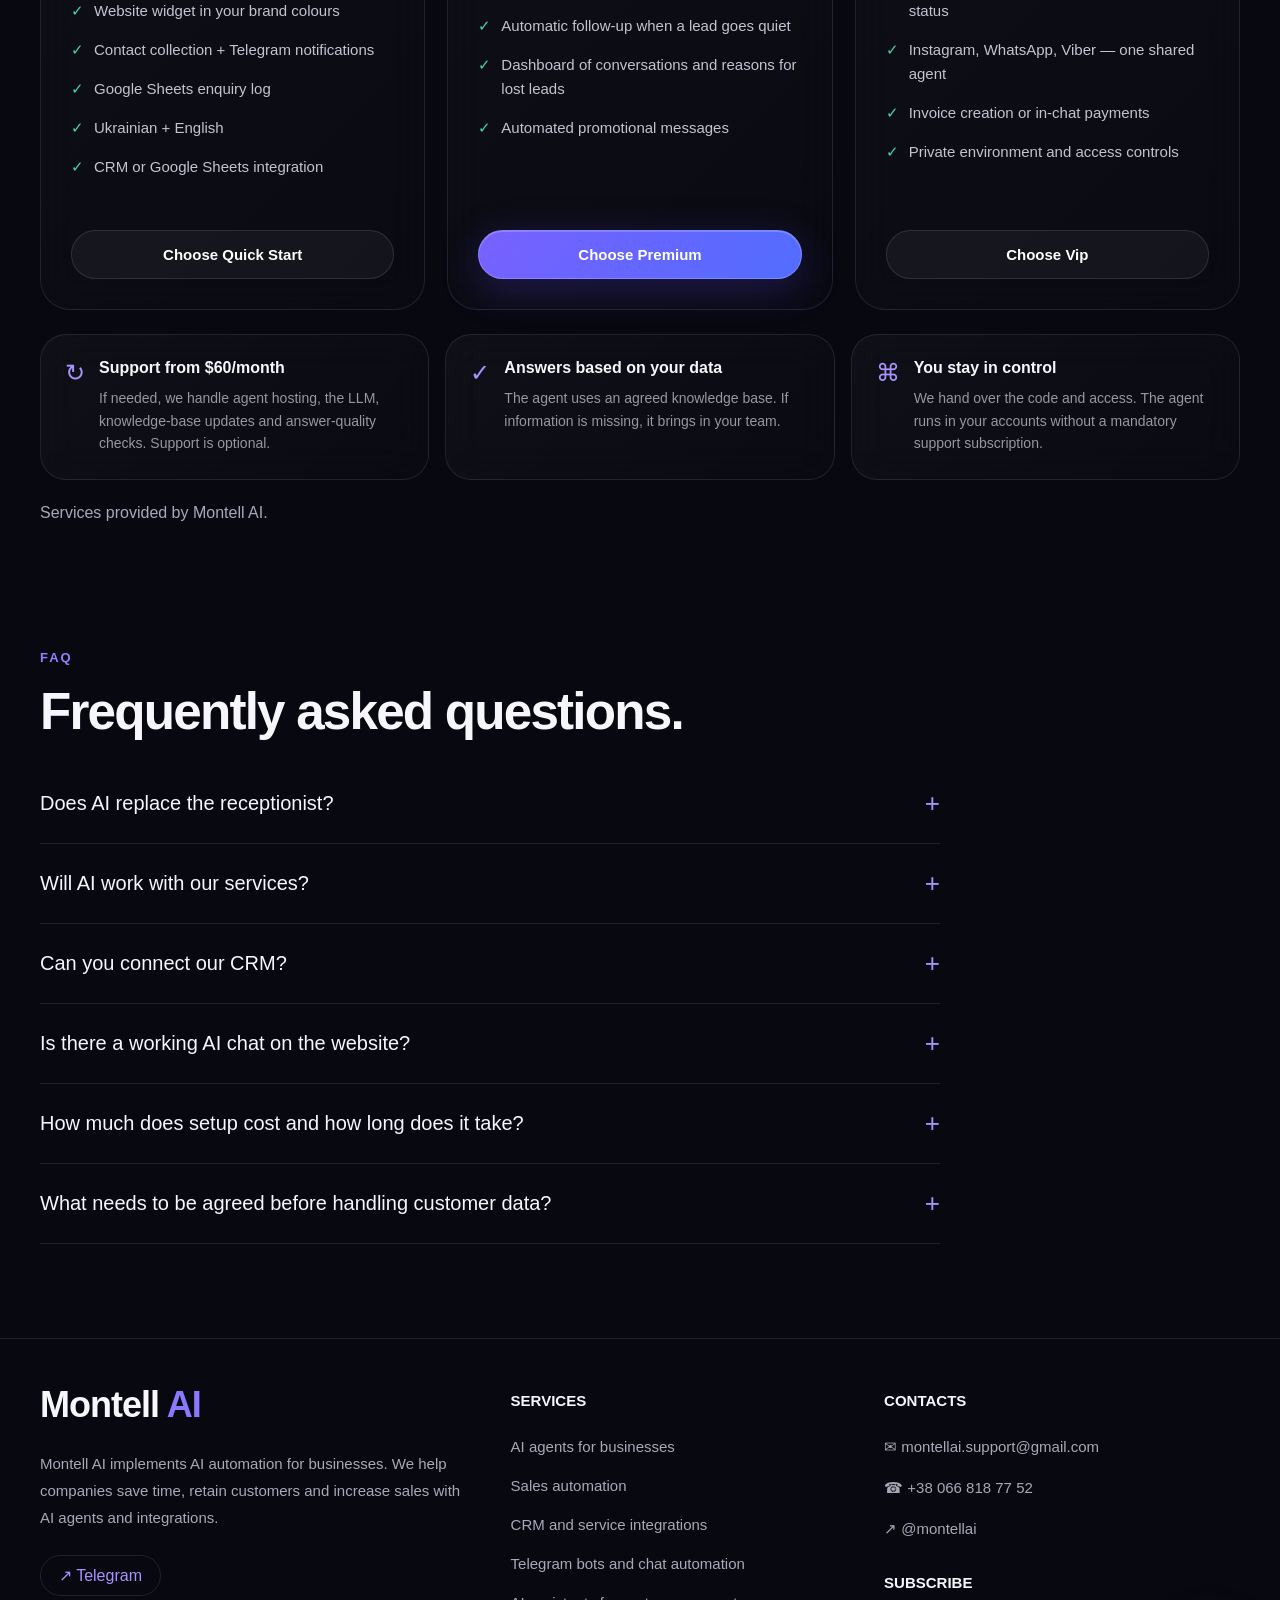
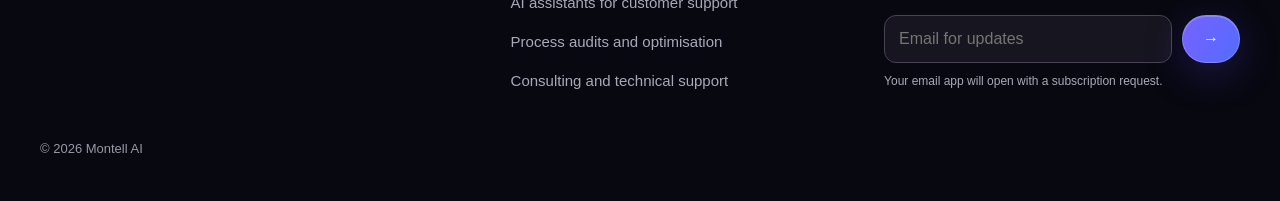
==== commit 6e2dfcbb: "Add files via upload" ====
--- a/montell-ai/montell-ai/en.html
+++ b/montell-ai/montell-ai/en.html
@@ -1,6 +1,6 @@
 <!DOCTYPE html>
 <html lang="en">
-<head>
+<head><meta name="theme-color" content="#080810"><script src="assets/theme.js"></script>
   <meta charset="UTF-8" />
   <meta name="viewport" content="width=device-width, initial-scale=1.0" />
   <title>Montell AI — AI receptionist for your business</title>
@@ -989,10 +989,10 @@
 </style>
 <link rel="canonical" href="https://montell-site.vercel.app/en.html"><link rel="alternate" hreflang="uk" href="https://montell-site.vercel.app/"><link rel="alternate" hreflang="en" href="https://montell-site.vercel.app/en.html"><link rel="alternate" hreflang="x-default" href="https://montell-site.vercel.app/">
 <style>.language-switch{display:flex;align-items:center;gap:3px;border:1px solid var(--stroke);border-radius:999px;padding:3px;flex-shrink:0;margin-left:auto;margin-right:16px}.language-switch a{font-size:12px;font-weight:600;line-height:1;padding:10px;border-radius:999px;color:var(--muted)}.language-switch a[aria-current]{background:#765cff33;color:#fff}.language-switch a:focus-visible{outline:2px solid var(--purple2);outline-offset:2px}.nav-inner{gap:12px}html[lang=en] .hero h1{letter-spacing:-.045em}@media(max-width:600px){.nav-inner{gap:8px}.language-switch{margin-right:0}.nav-links .button{font-size:11px;padding:10px 12px;max-width:130px;text-align:center}.logo{font-size:19px}.language-switch a{padding:9px 7px}}@media(max-width:380px){.nav-links .button{max-width:100px;font-size:10px}.nav-inner{gap:5px}.language-switch{padding:2px}}
-</style><script src="language.js"></script><link rel="stylesheet" href="assets/effects.css"></head>
+</style><script src="language.js"></script><link rel="stylesheet" href="assets/effects.css"><link rel="stylesheet" href="assets/themes.css"></head>
 
 <body><div id="shader-background" aria-hidden="true"></div><div class="page-bg"><div class="grid"></div><div class="orb one"></div><div class="orb two"></div><div class="orb three"></div></div>
-<nav><div class="container nav-inner"><a href="#" class="logo">Montell<span>AI</span></a><div class="language-switch" role="group" aria-label="Website language"><a href="/?lang=uk" lang="uk" hreflang="uk" >УКР</a><a href="/en.html?lang=en" lang="en" hreflang="en" aria-current="page">EN</a></div><div class="nav-links"><a href="#solution">Features</a><a href="#business">Who it's for</a><a href="#integrations">Integrations</a><a href="#terms">Plans</a><a class="button telegram-link" href="https://t.me/montellai" target="_blank" rel="noopener noreferrer">Personal demo</a></div></div></nav>
+<nav><div class="container nav-inner"><a href="#" class="logo">Montell<span>AI</span></a><div class="language-switch" role="group" aria-label="Website language"><a href="/?lang=uk" lang="uk" hreflang="uk" >УКР</a><a href="/en.html?lang=en" lang="en" hreflang="en" aria-current="page">EN</a></div><button class="theme-toggle" type="button" aria-label="Switch to light theme">☼</button><div class="nav-links"><a href="#solution">Features</a><a href="#business">Who it's for</a><a href="#integrations">Integrations</a><a href="#terms">Plans</a><a class="button telegram-link" href="https://t.me/montellai" target="_blank" rel="noopener noreferrer">Personal demo</a></div></div></nav>
 <main><section class="hero"><div class="container"><div class="hero-content"><div class="hero-badge"><span class="pulse"></span>AI receptionist for your business</div><h1>No customer enquiry<br><span class="gradient">should go unanswered.</span></h1><p class="hero-sub">An AI receptionist that replies within 30 seconds, helps customers choose a service and books an available time — day, night and weekends.</p><div class="hero-actions"><a class="button ghost" href="#solution">See an example →</a><a class="button telegram-link" href="https://t.me/montellai" target="_blank" rel="noopener noreferrer">Personal demo</a></div><div class="hero-note">Personal demo — 10–15 minutes</div></div></div></section>
 <section id="problems"><div class="container"><div class="kicker">Where businesses lose customers</div><h2>Your customer has already reached out.<br>AI automation helps you keep them.</h2><p class="lead">From slow replies to forgotten follow-ups — we automate the processes that help solve these problems.</p><div class="pain-grid"><article class="glass pain-card"><span class="number">01</span><h3>Slow replies cost you customers</h3><p>Someone messages in the evening, at the weekend or while your team is busy — and gets no reply. They simply go to whoever answers first.</p></article><article class="glass pain-card"><span class="number">02</span><h3>Your team spends most of its time answering the same questions</h3><p>“How much does it cost?”, “Is there an available slot?”, “When is delivery?”, “What documents do I need?”, “Is it in stock?” — instead of selling, your staff are constantly acting as a help desk.</p></article><article class="glass pain-card"><span class="number">03</span><h3>Enquiries are scattered across channels</h3><p>Instagram, Telegram, your website, phone calls and other channels operate separately. Messages are easy to miss, forget or handle too late.</p></article><article class="glass pain-card"><span class="number">04</span><h3>Without consistent follow-up, potential customers disappear</h3><p>“I'll think about it”, “message me later”, “I'll come back in spring” — and the team forgets to follow up. Often, your business has already paid to acquire that lead.</p></article><article class="glass pain-card"><span class="number">05</span><h3>Existing customers are left behind</h3><p>A customer has already bought from you, had treatment, travelled or taken a course — but no one automatically reminds them about their next appointment, purchase or additional service. This is one of the most cost-effective ways to generate repeat revenue.</p></article><article class="glass pain-card"><span class="number">06</span><h3>Human error costs your business money</h3><p>A team member is busy, off sick, has gone home, missed a message, forgotten a callback or qualified a lead incorrectly — and your business loses money. The risk is especially high at night, in the evening, at weekends and during peak hours.</p></article></div></div></section>
 <section id="solution"><div class="container"><div class="kicker">How it works</div><h2>One process.<br>From enquiry to appointment.</h2><div class="solution-combined glass"><div class="solution-top"><div><h3>More than answers.<br>Helping customers take the next step.</h3><p>The customer describes what they need. Montell AI advises them, helps them choose a service, checks the current schedule and offers available times.</p><p>When a situation needs a person, the conversation can be handed over to your receptionist.</p></div><div class="demo-media"><video controls autoplay loop muted playsinline preload="auto" src="demo_eng.mp4" width="1440" height="1440" aria-label="Montell AI conversation example"></video><p>This recording shows an appointment-booking conversation. Use the website's demo chat to learn about Montell AI, plans and setup. We will show the agent working with your knowledge base, calendar and CRM during a personal live demo.</p></div></div><div class="flow-grid"><article class="flow-card glass"><div class="number">01</div><strong>Responds</strong><span>Answers customer enquiries 24/7.</span></article><article class="flow-card glass"><div class="number">02</div><strong>Advises</strong><span>Recommends and sells services based on customer needs.</span></article><article class="flow-card glass"><div class="number">03</div><strong>Checks</strong><span>Works with a separate calendar for each team member.</span></article><article class="flow-card glass"><div class="number">04</div><strong>Books</strong><span>Books the selected service at the agreed time.</span></article><article class="flow-card glass"><div class="number">05</div><strong>Follows up</strong><span>Reschedules, cancels appointments and sends reminders.</span></article></div></div></div></section>
--- a/montell-ai/montell-ai/assets/themes.css
+++ b/montell-ai/montell-ai/assets/themes.css
@@ -0,0 +1,56 @@
+/* Give glyph descenders room inside the gradient paint box. */
+.hero h1{line-height:1.12;overflow:visible;padding:.06em .03em .14em;letter-spacing:-.045em}
+.hero h1 .gradient{line-height:1.14;padding:.04em .04em .16em;margin:0 -.04em -.12em;overflow:visible;box-decoration-break:clone;-webkit-box-decoration-break:clone}
+:root{color-scheme:dark}
+.theme-toggle{display:inline-flex;justify-content:center;align-items:center;flex-shrink:0;width:38px;height:38px;border-radius:50%;border:1px solid #c5b8ff44;background:#ffffff0c;color:#eee9ff;cursor:pointer;box-shadow:inset 0 1px #ffffff22}
+.theme-toggle svg{width:19px;height:19px;pointer-events:none}
+.theme-toggle:hover{background:#a892ff33}
+.theme-toggle:focus-visible{outline:2px solid var(--purple2);outline-offset:3px}
+.language-switch{margin-right:0}
+nav .nav-inner{gap:12px}
+html[data-theme=light]{color-scheme:light;--bg:#f8f9ff;--text:#201b38;--muted:#605b75;--purple:#6140cc;--purple2:#6040bb;--blue:#3b61b5;--stroke:#51427829;--card:#ffffffb8;--card-hover:#ffffffeb}
+html[data-theme=light] body{background:#f8f9ff;color:var(--text)}
+html[data-theme=light] .page-bg{background:radial-gradient(ellipse at 65% 12%,#dcd3ff88,transparent 65%),#f8f9ff}
+html[data-theme=light] #shader-background{background:#eee9ff}
+html[data-theme=light] #shader-background>div{opacity:.18;filter:saturate(.65)}
+html[data-theme=light] #shader-background::after{background:linear-gradient(0deg,#f8f9ff 0%,#f8f9ff11 65%,#f8f9ff22 100%)}
+html[data-theme=light] nav .nav-inner{background:linear-gradient(120deg,#ffffffde,#f2eeffd9);border-color:#8f7cb63d;box-shadow:inset 0 1px #fff,0 12px 40px #40306b12}
+html[data-theme=light] .liquid-layer{opacity:.12!important;filter:brightness(2) saturate(.4)}
+html[data-theme=light] nav .nav-links{color:#4d455f}
+html[data-theme=light] .logo span{color:#6544cc}
+html[data-theme=light] .theme-toggle{background:#fff9;border-color:#8f7cb647;color:#554079;box-shadow:inset 0 1px #fff}
+html[data-theme=light] .theme-toggle:hover{background:#e8e0ff}
+html[data-theme=light] .language-switch{background:#eee8ff88;border-color:#9f8bbb44;box-shadow:inset 0 1px #fff}
+html[data-theme=light] .language-switch a{color:#5c5271}
+html[data-theme=light] .language-switch a[aria-current]{background:#fff;color:#4f319c;box-shadow:0 2px 8px #42326619}
+html[data-theme=light] .hero-badge{background:#ffffffab;color:#584772;border-color:#9380b34d;box-shadow:inset 0 1px #fff}
+html[data-theme=light] h1 .gradient{background-image:linear-gradient(110deg,#7041c5,#3154a9);color:transparent}
+html[data-theme=light] :is(main p,main li,.flow-card span,.hero-note,.footer-grid p,.footer-grid li,.footer-grid address,.copyright,.one-time,.number){color:#605970}
+html[data-theme=light] :is(.kicker,.flow-card .number,.social-link,.status){color:#6946aa}
+html[data-theme=light] .glass{background:linear-gradient(135deg,#ffffffda,#f4f0ffb3);border-color:#81709630;box-shadow:0 10px 34px #49336908,inset 0 1px #fff}
+html[data-theme=light] .plan-accent{background:linear-gradient(145deg,#e5dbff,#ffffffdb);border-color:#a18acb88}
+html[data-theme=light] .early-projects{background:linear-gradient(120deg,#ebe3ff,#f2f6ff);border-color:#a18acb55}
+html[data-theme=light] .plan-label{border-color:#a18acb66}
+html[data-theme=light] .plan-card li::before{color:#16816b}
+html[data-theme=light] .button{color:#fff;background:linear-gradient(120deg,#6945dc,#405ed5);border-color:#8465d9;box-shadow:0 8px 24px #6044b323,inset 0 1px #ffffff44}
+html[data-theme=light] .button.ghost{color:#493370;background:linear-gradient(120deg,#ffffffdf,#ebe4ffb8);border-color:#9a82bd66;box-shadow:inset 0 1px #fff,0 8px 24px #6044b311}
+html[data-theme=light] :is(.faq-item,footer){border-color:#8b7aa333}
+html[data-theme=light] .timeline-dot{background:#f8f9ff}
+html[data-theme=light] :is(input,textarea){background:#fff;color:#251e37;border-color:#9a89b866}
+html[data-theme=light] :is(input,textarea)::placeholder{color:#766b87}
+html[data-theme=light] dialog{background:#fff;color:#251e37}
+html[data-theme=light] .widget{color-scheme:light;background:#faf8ff;color:#251e37;border-color:#a692c9;box-shadow:0 20px 60px #45315f26}
+html[data-theme=light] .widget header{border-color:#c9bbdf}
+html[data-theme=light] .widget header button{color:#49345f}
+html[data-theme=light] :is(.widget header small,.widget-note){color:#6a5c7b}
+html[data-theme=light] .widget-note a{color:#60409c}
+html[data-theme=light] .widget-msg{background:#ede7f7;color:#2f2542}
+html[data-theme=light] .widget-msg strong{color:#64488d}
+html[data-theme=light] .widget-msg.user{background:#6546c7;color:#fff}
+html[data-theme=light] .widget-msg.user strong{color:#eee6ff}
+html[data-theme=light] .widget-options button{background:#f0eafa;border-color:#b5a2d0;color:#49375f}
+html[data-theme=light] .widget-log{scrollbar-color:#b5a2d0 #f5f1fa}
+@media(max-width:1200px){nav .nav-links>a:not(.button){display:none}}
+@media(max-width:600px){nav .nav-inner{gap:7px;padding:0 12px}.theme-toggle{width:34px;height:34px}.language-switch{margin-left:auto}.hero h1{line-height:1.15}}
+@media(max-width:480px){nav .nav-links{display:none}.language-switch{margin-right:3px}.theme-toggle{width:36px;height:36px}}
+html[data-theme=light] nav .nav-links a:not(.button):hover{color:#6138b7}
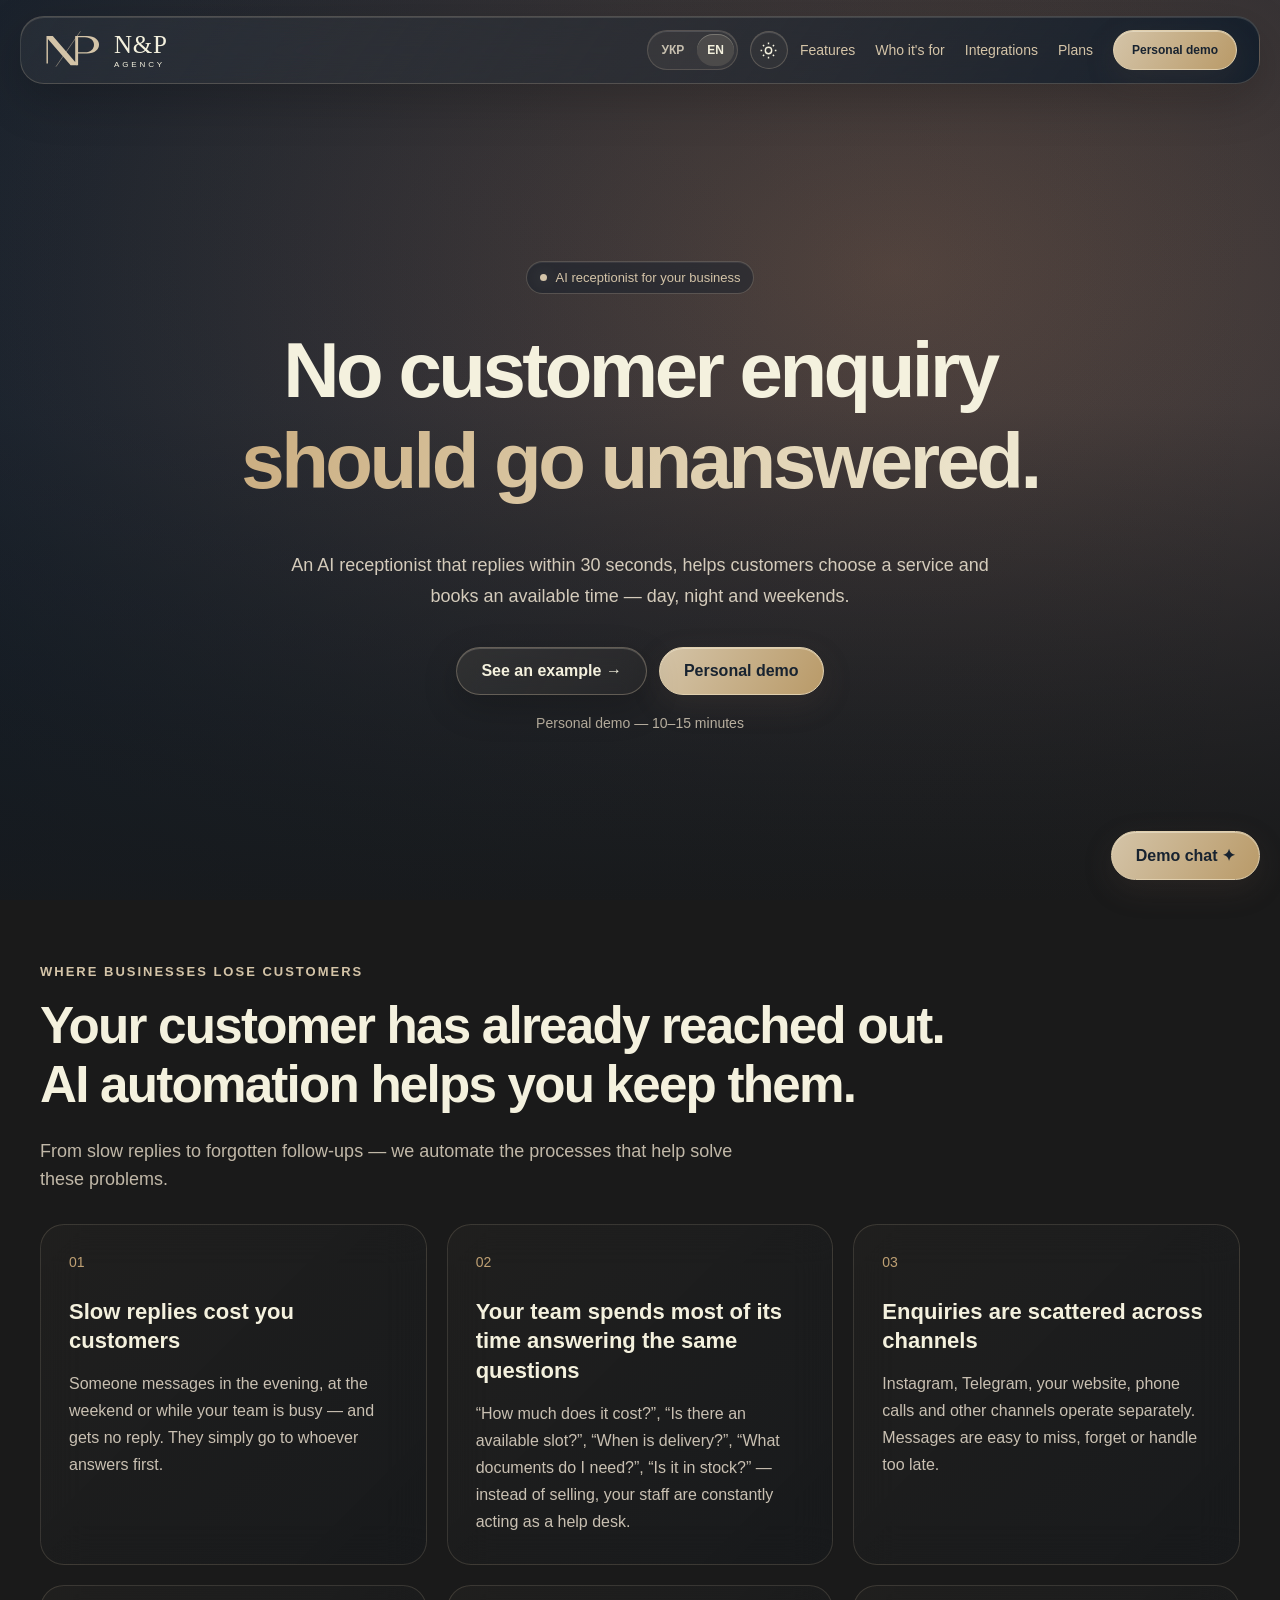
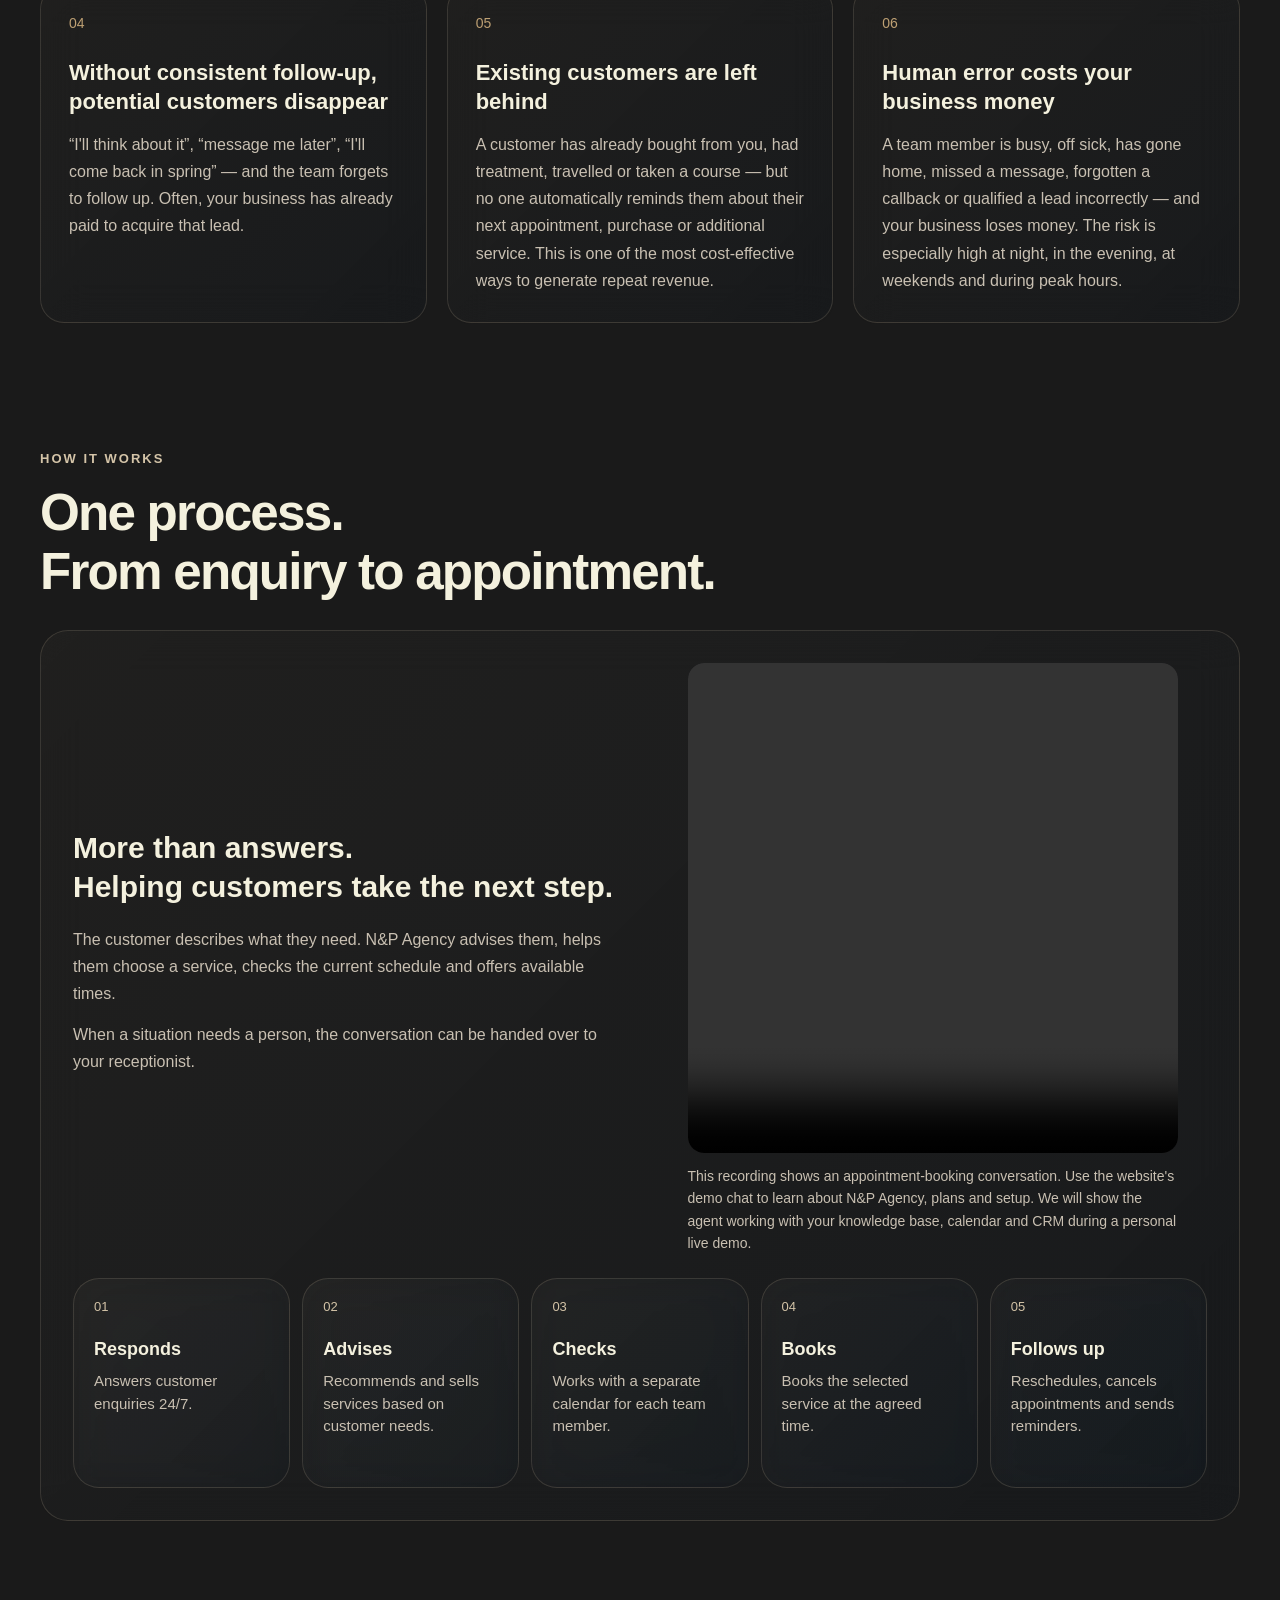
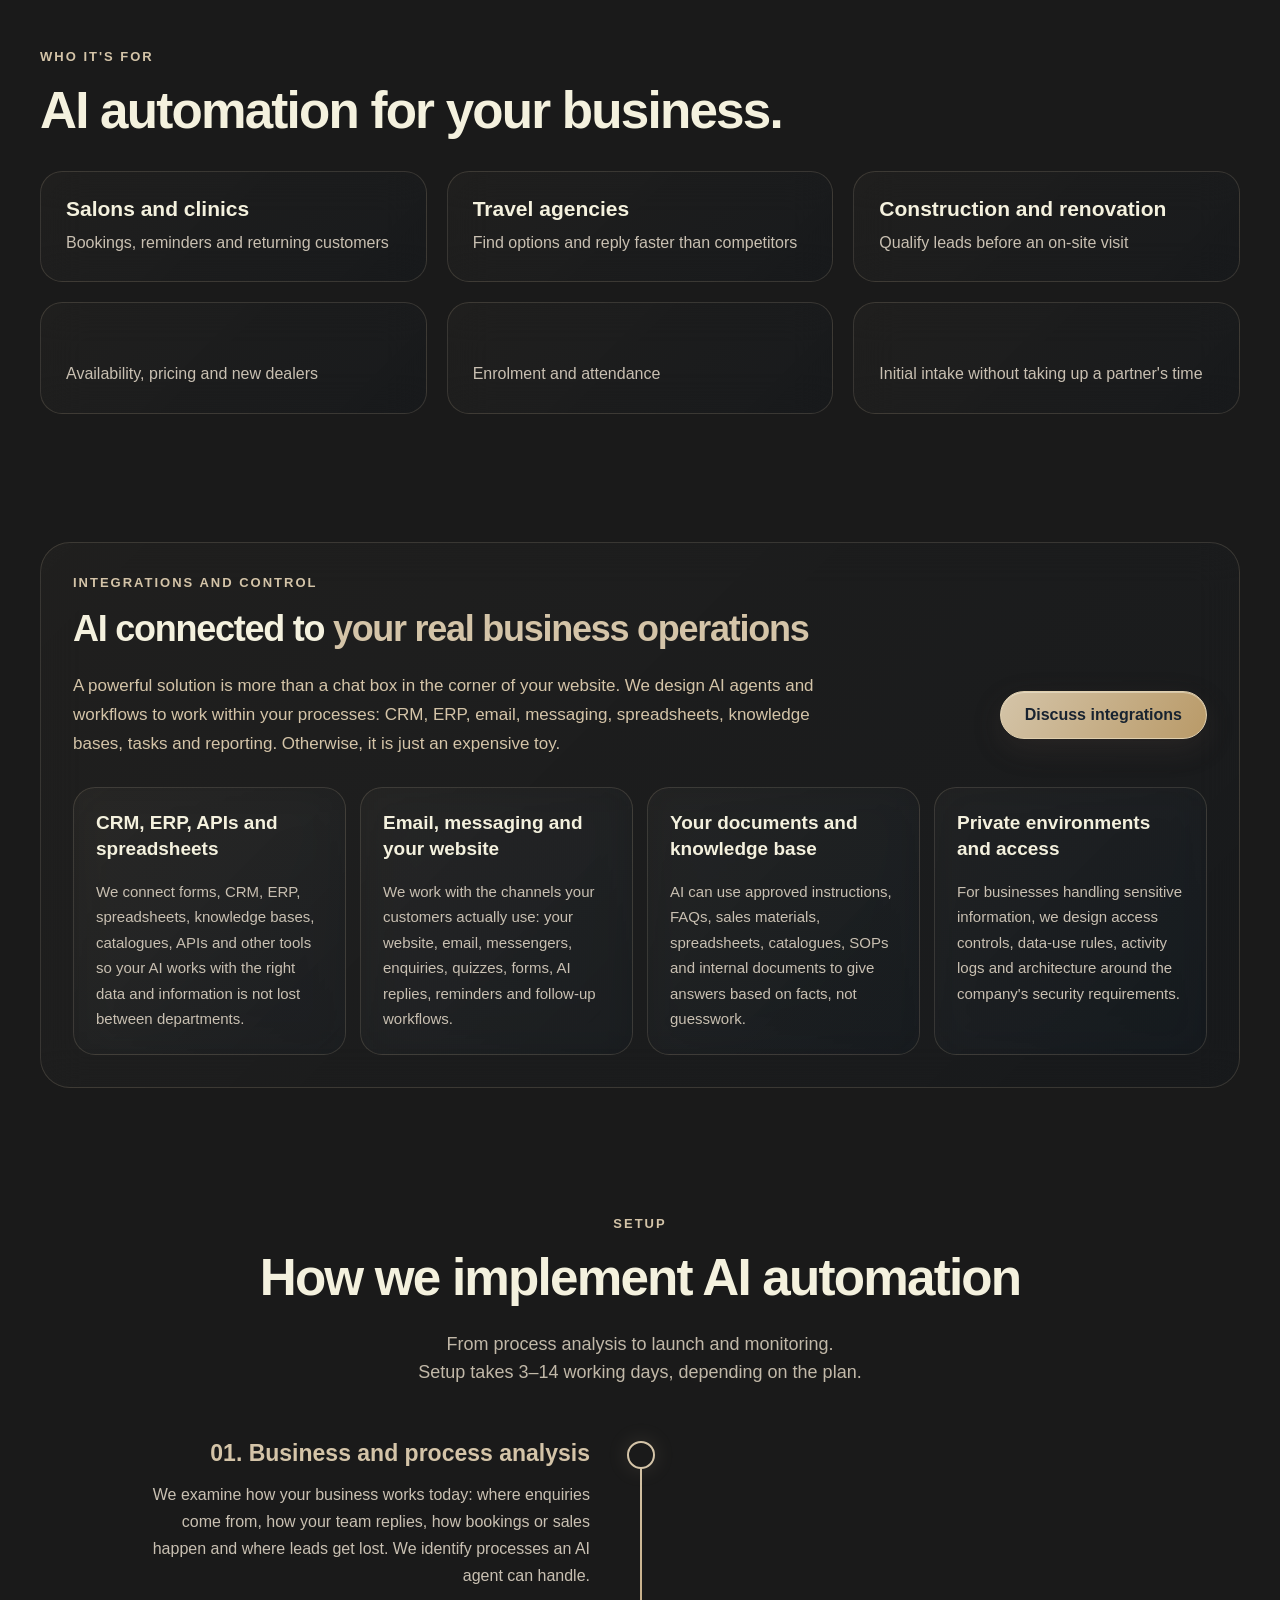
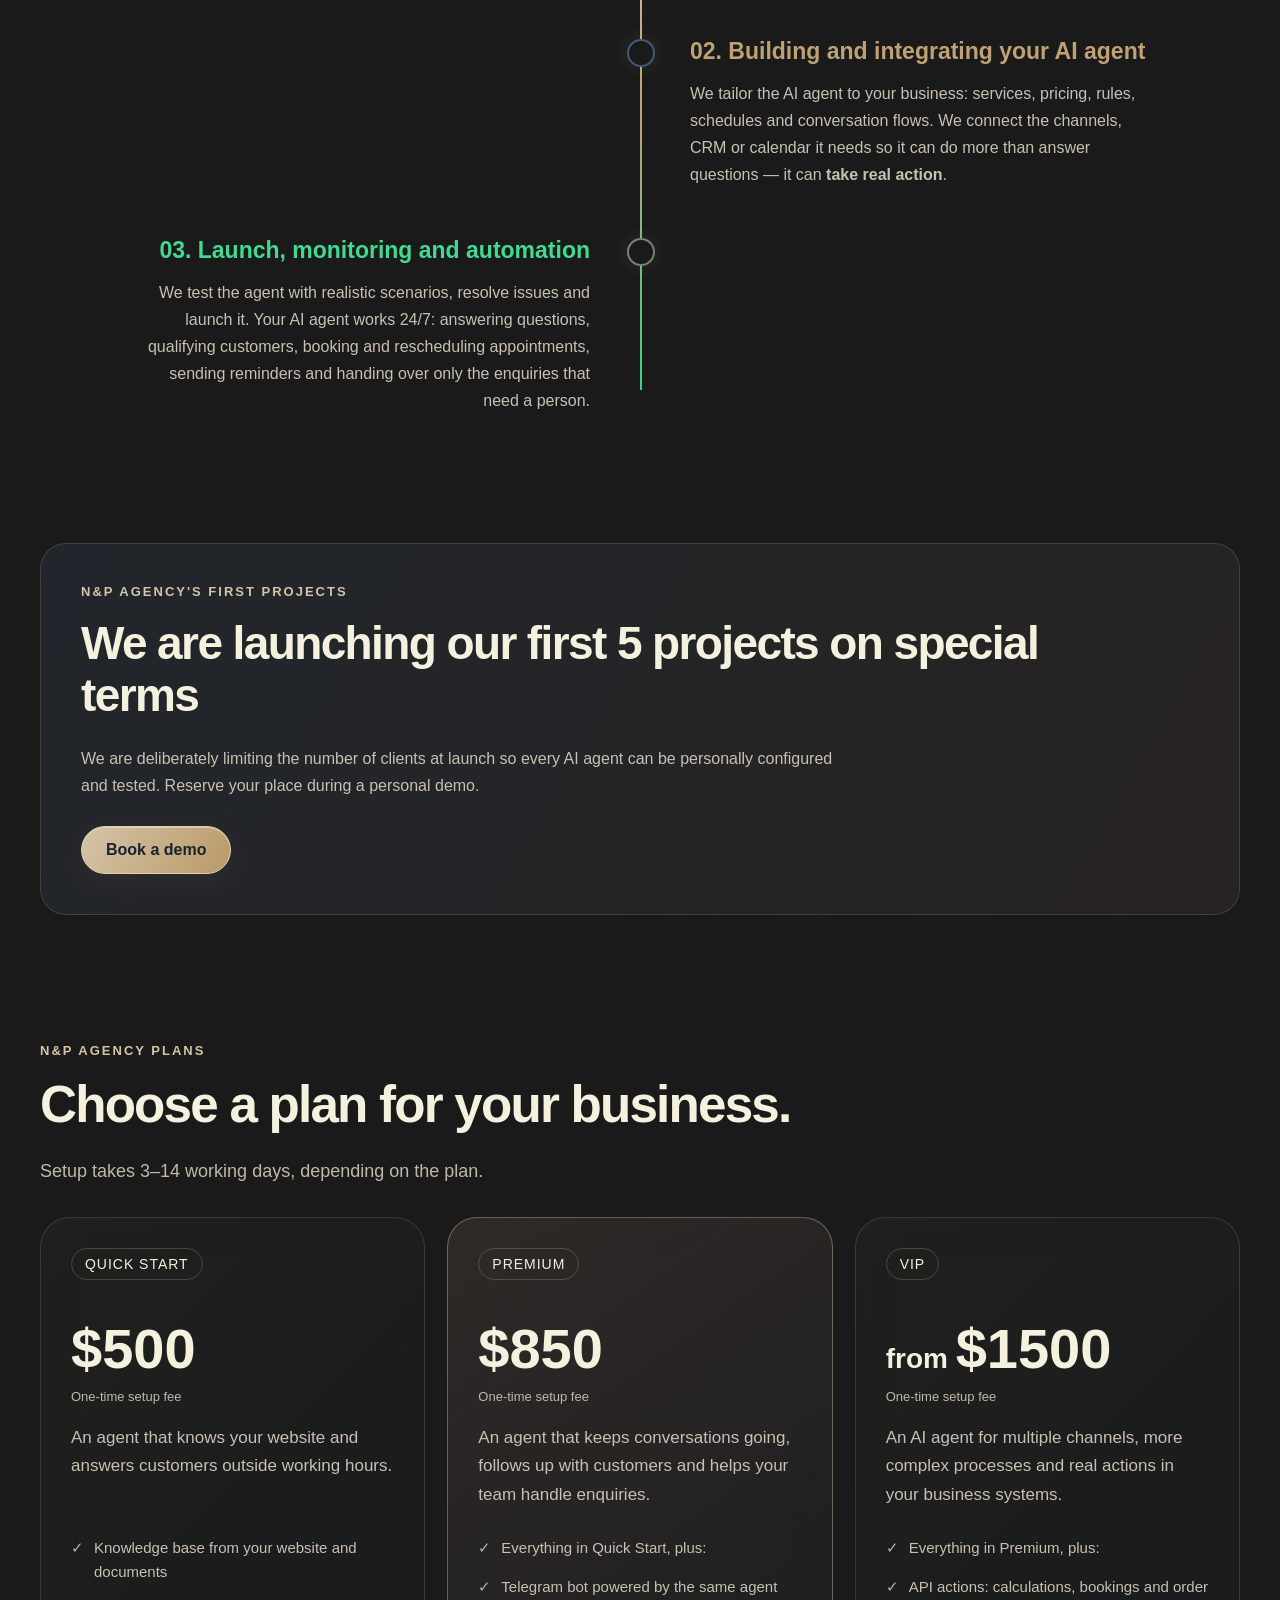
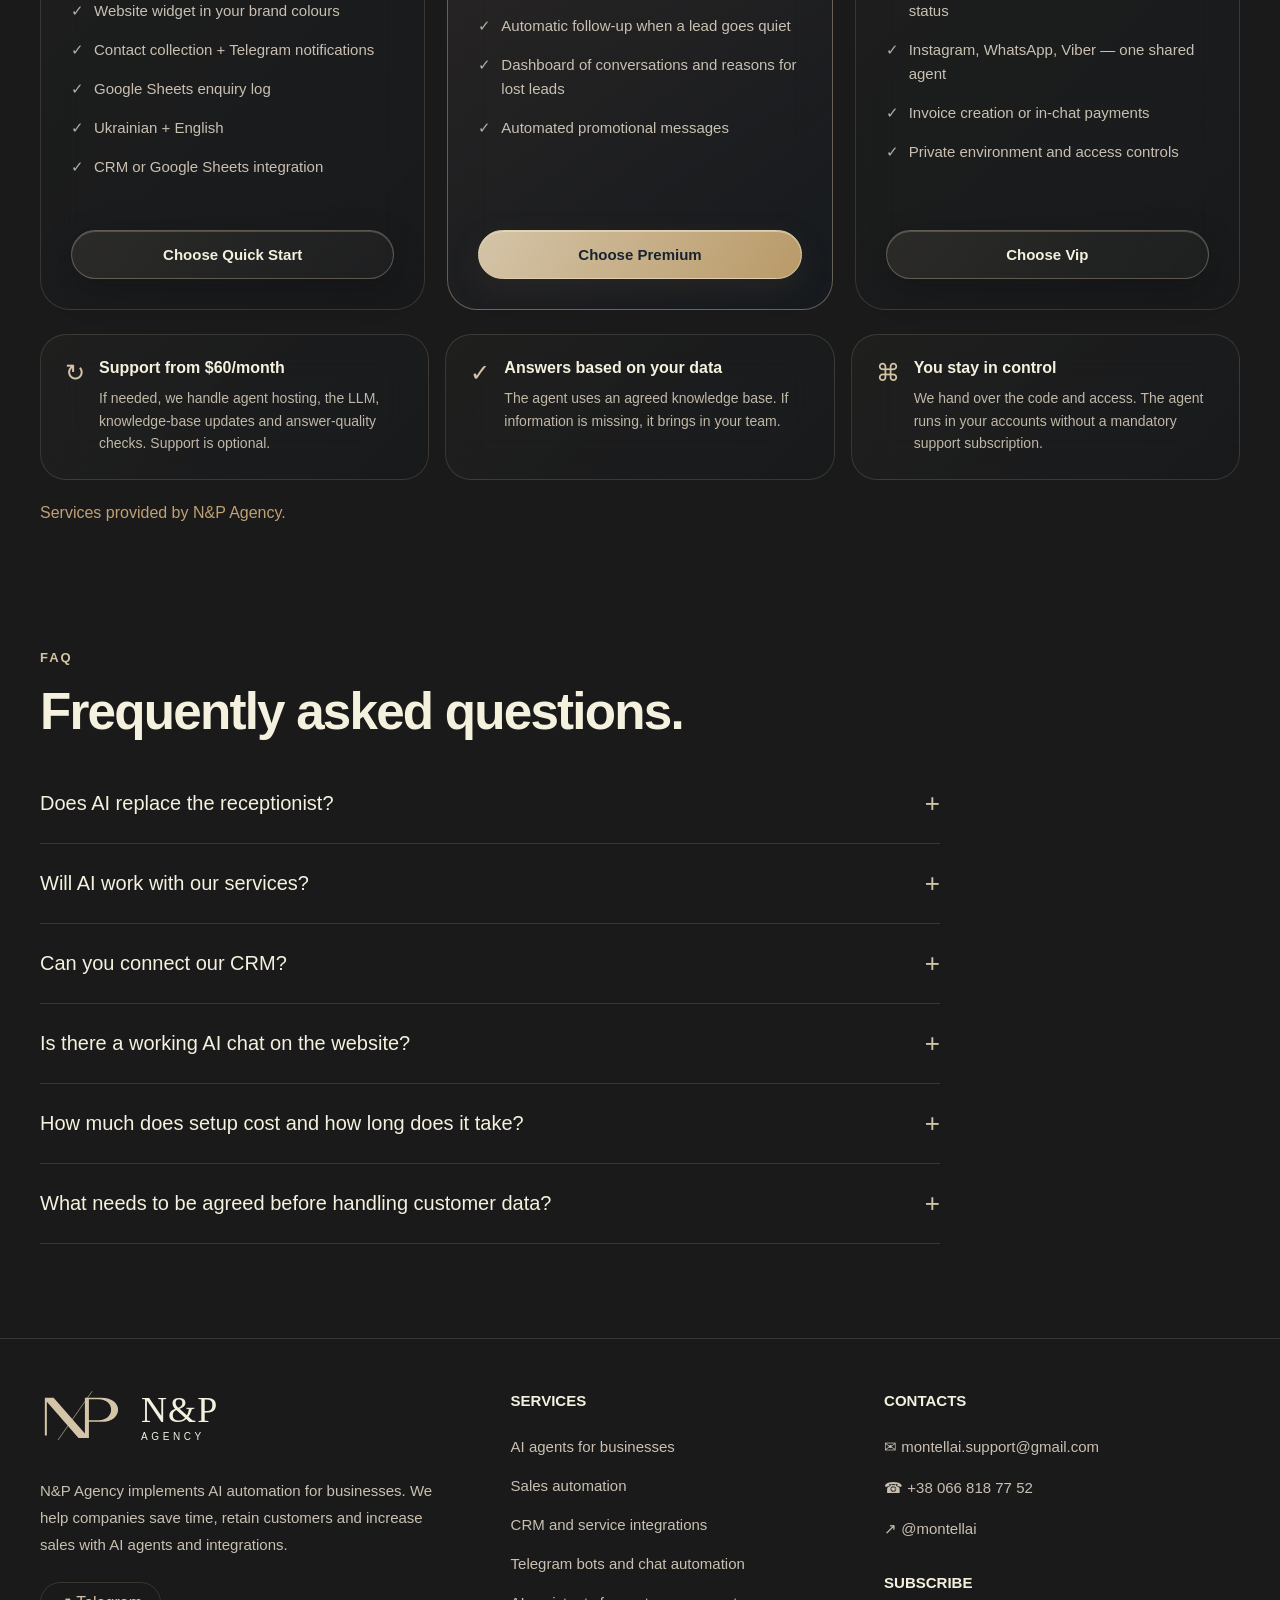
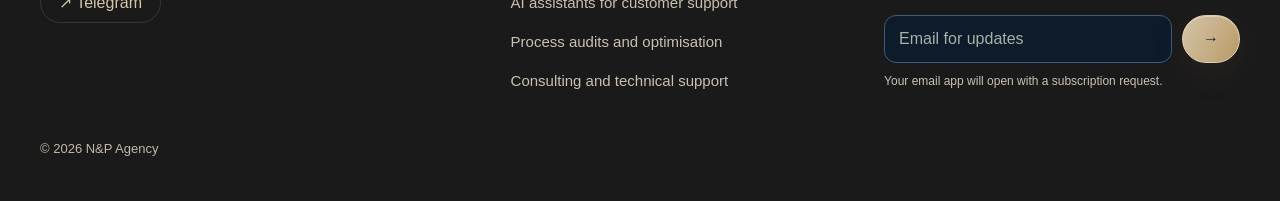
==== commit e1694afd: "Add files via upload" ====
--- a/montell-ai/montell-ai/en.html
+++ b/montell-ai/montell-ai/en.html
@@ -1,31 +1,31 @@
 <!DOCTYPE html>
 <html lang="en">
-<head><meta name="theme-color" content="#080810"><script src="assets/theme.js"></script>
+<head><meta name="theme-color" content="#0d1b2a"><script src="assets/theme.js"></script>
   <meta charset="UTF-8" />
   <meta name="viewport" content="width=device-width, initial-scale=1.0" />
-  <title>Montell AI — AI receptionist for your business</title>
+  <title>N&amp;P Agency — AI receptionist for your business</title>
 
   <meta
     name="description"
-    content="Montell AI automates customer conversations, works with your schedule and helps turn enquiries into appointments, 24/7."
+    content="N&amp;P Agency automates customer conversations, works with your schedule and helps turn enquiries into appointments, 24/7."
   />
 
   <!-- Social sharing -->
   <meta property="og:type" content="website" />
   <meta property="og:url" content="https://montell-site.vercel.app/en.html" />
-  <meta property="og:title" content="Montell AI — AI receptionist for your business" />
-  <meta property="og:description" content="Montell AI automates customer conversations, works with your schedule and helps turn enquiries into appointments, 24/7." />
-  <meta property="og:image" content="https://montell-site.vercel.app/preview.png" />
-  <meta property="og:image:width" content="1734" />
-  <meta property="og:image:height" content="907" />
+  <meta property="og:title" content="N&amp;P Agency — AI receptionist for your business" />
+  <meta property="og:description" content="N&amp;P Agency automates customer conversations, works with your schedule and helps turn enquiries into appointments, 24/7." />
+  <meta property="og:image" content="https://montell-site.vercel.app/preview-np-en.png" />
+  <meta property="og:image:width" content="1200" />
+  <meta property="og:image:height" content="630" />
   <meta property="og:image:type" content="image/png" />
-  <meta property="og:image:alt" content="Montell AI — AI receptionist for your business" />
+  <meta property="og:image:alt" content="N&amp;P Agency — AI receptionist for your business" />
   <meta property="og:locale" content="en_US" />
   <meta name="twitter:card" content="summary_large_image" />
-  <meta name="twitter:title" content="Montell AI — AI receptionist for your business" />
-  <meta name="twitter:description" content="Montell AI automates customer conversations, works with your schedule and helps turn enquiries into appointments, 24/7." />
+  <meta name="twitter:title" content="N&amp;P Agency — AI receptionist for your business" />
+  <meta name="twitter:description" content="N&amp;P Agency automates customer conversations, works with your schedule and helps turn enquiries into appointments, 24/7." />
   <meta name="twitter:image" content="https://montell-site.vercel.app/preview.png" />
-  <meta name="twitter:image:alt" content="Montell AI — AI receptionist for your business" />
+  <meta name="twitter:image:alt" content="N&amp;P Agency — AI receptionist for your business" />
   <style>
     :root {
       --bg: #070709;
@@ -34,11 +34,11 @@
       --stroke: rgba(255,255,255,.10);
 
       --text: #f7f7fb;
-      --muted: #9797a5;
-
-      --purple: #765cff;
-      --purple2: #a892ff;
-      --blue: #4d8cff;
+      --muted: #bfa174;
+
+      --purple: #bfa174;
+      --purple2: #d4c4a8;
+      --blue: #bfa174;
 
       --max: 1200px;
     }
@@ -123,7 +123,7 @@
       height: 520px;
       top: -180px;
       left: 8%;
-      background: #5b45ff;
+      background: #bfa174;
     }
 
     .orb.two {
@@ -131,7 +131,7 @@
       height: 620px;
       right: -220px;
       top: 220px;
-      background: #355dff;
+      background: #bfa174;
       animation-delay: -3s;
     }
 
@@ -140,7 +140,7 @@
       height: 500px;
       left: 35%;
       top: 950px;
-      background: #8c43ff;
+      background: #bfa174;
       opacity: .19;
     }
 
@@ -190,7 +190,7 @@
     }
 
     .logo span {
-      color: #8a78ff;
+      color: #d4c4a8;
     }
 
     .nav-links {
@@ -199,7 +199,7 @@
       gap: 30px;
 
       font-size: 14px;
-      color: #aaaab5;
+      color: #bfa174;
     }
 
     .nav-links a {
@@ -225,8 +225,8 @@
 
       background: linear-gradient(
         120deg,
-        #7861ff,
-        #526cff
+        #bfa174,
+        #bfa174
       );
 
       color: white;
@@ -235,7 +235,7 @@
       border: 1px solid rgba(255,255,255,.2);
 
       box-shadow:
-        0 10px 40px rgba(91,70,255,.25),
+        0 10px 40px rgba(94,75,67,.25),
         inset 0 1px rgba(255,255,255,.2);
 
       transition: .25s ease;
@@ -244,7 +244,7 @@
     .button:hover {
       transform: translateY(-2px);
       box-shadow:
-        0 15px 50px rgba(91,70,255,.4),
+        0 15px 50px rgba(94,75,67,.4),
         inset 0 1px rgba(255,255,255,.2);
     }
 
@@ -287,7 +287,7 @@
       background: rgba(255,255,255,.05);
       border: 1px solid rgba(255,255,255,.1);
 
-      color: #bbb9c8;
+      color: #d4c4a8;
 
       font-size: 13px;
 
@@ -300,9 +300,9 @@
 
       border-radius: 50%;
 
-      background: #8e7aff;
-
-      box-shadow: 0 0 15px #826cff;
+      background: #d4c4a8;
+
+      box-shadow: 0 0 15px #d4c4a8;
     }
 
     h1 {
@@ -319,8 +319,8 @@
         linear-gradient(
           100deg,
           #fff 5%,
-          #b7aaff 45%,
-          #7999ff 75%,
+          #d4c4a8 45%,
+          #d4c4a8 75%,
           #fff 100%
         );
 
@@ -332,7 +332,7 @@
       max-width: 700px;
       margin: 0 auto 36px;
 
-      color: #9a99a5;
+      color: #bfa174;
 
       font-size: 20px;
       line-height: 1.55;
@@ -350,7 +350,7 @@
 
       font-size: 13px;
 
-      color: #64636d;
+      color: #415a77;
     }
 
     /* =========================
@@ -406,7 +406,7 @@
     }
 
     .kicker {
-      color: #927fff;
+      color: #d4c4a8;
 
       font-size: 13px;
       font-weight: 600;
@@ -476,7 +476,7 @@
 
 
     .number {
-      color: #777582;
+      color: #bfa174;
 
       font-size: 13px;
 
@@ -491,7 +491,7 @@
     }
 
     .problem-card p {
-      color: #898793;
+      color: #bfa174;
       line-height: 1.6;
     }
 
@@ -521,7 +521,7 @@
     }
 
     .agent-copy p {
-      color: #8d8b98;
+      color: #bfa174;
 
       line-height: 1.6;
 
@@ -568,7 +568,7 @@
 
       padding-bottom: 18px;
 
-      border-bottom: 1px solid #23232c;
+      border-bottom: 1px solid #1b263b;
     }
 
     .avatar {
@@ -583,8 +583,8 @@
       background:
         linear-gradient(
           135deg,
-          #7056ff,
-          #497dff
+          #bfa174,
+          #bfa174
         );
     }
 
@@ -594,7 +594,7 @@
     }
 
     .chat-head span {
-      color: #72717c;
+      color: #bfa174;
       font-size: 12px;
     }
 
@@ -621,7 +621,7 @@
     .message.user {
       margin-left: auto;
 
-      background: #725cff;
+      background: #bfa174;
     }
 
     .message.ai {
@@ -648,7 +648,7 @@
 
     .flow-card .number {
       margin-bottom: 60px;
-      color: #927fff;
+      color: #d4c4a8;
     }
 
     .flow-card strong {
@@ -660,7 +660,7 @@
     }
 
     .flow-card span {
-      color: #7f7d88;
+      color: #bfa174;
 
       font-size: 14px;
       line-height: 1.5;
@@ -696,7 +696,7 @@
     }
 
     .industry-arrow {
-      color: #8f7bff;
+      color: #d4c4a8;
       font-size: 26px;
     }
 
@@ -769,7 +769,7 @@
 
       transform: translateX(-50%);
 
-      background: #7358ff;
+      background: #bfa174;
 
       filter: blur(120px);
 
@@ -785,7 +785,7 @@
     }
 
     .cta p {
-      color: #9996a7;
+      color: #bfa174;
 
       max-width: 560px;
       margin: 0 auto 32px;
@@ -822,7 +822,7 @@
 
       overflow: hidden;
 
-      color: #888692;
+      color: #bfa174;
 
       line-height: 1.6;
 
@@ -852,7 +852,7 @@
       align-items: center;
       justify-content: space-between;
 
-      color: #696772;
+      color: #415a77;
 
       font-size: 14px;
     }
@@ -950,9 +950,9 @@
       }
 
     }
-  /* Content and accessibility refinements */ h1 .gradient{display:block;background:linear-gradient(110deg,#a892ff,#f7f7fb);background-clip:text;-webkit-background-clip:text;color:transparent}
-h1{font-size:clamp(44px,6.2vw,84px);letter-spacing:-.045em} .hero{padding-top:145px;padding-bottom:70px} .hero-content{max-width:1000px}.hero-note{font-size:14px}.metric strong{font-size:clamp(22px,2.5vw,36px)}.video-caption{padding:18px;color:#aaa7ba;font-size:14px;line-height:1.6}.integration{display:block}.integration h3{font-size:24px;margin-bottom:14px}.integration p{font-size:16px;color:#aaa7ba;line-height:1.6;margin:16px 0}.status{color:#a892ff;font-size:14px}.faq-item summary{padding:24px 0;font-size:20px;cursor:pointer}.faq-item p{color:#aaa7ba;line-height:1.7;padding-bottom:24px}#brief-form{max-width:650px;margin:30px auto 0;text-align:left;display:grid;gap:20px}label{display:grid;gap:9px;font-size:16px}input,textarea{font:inherit;color:#f7f7fb;background:#17151f;border:1px solid #494354;border-radius:12px;padding:14px;width:100%}textarea{min-height:110px;resize:vertical}.cta .form-note{font-size:14px;margin:0;line-height:1.6;color:#aaa7ba}.button{cursor:pointer}a:focus-visible,button:focus-visible,summary:focus-visible,input:focus-visible,textarea:focus-visible{outline:3px solid #a892ff;outline-offset:5px}section{scroll-margin-top:85px}@media(max-width:600px){.hero{padding-top:115px}h1{font-size:46px;letter-spacing:-2px}.hero-actions{flex-wrap:wrap}.cta{padding:32px 20px}.integration-grid{grid-template-columns:1fr}}@media(prefers-reduced-motion:reduce){html{scroll-behavior:auto}*,*::before,*::after{animation:none!important;transition:none!important}#particles{display:none}}
-.packages{display:grid;grid-template-columns:repeat(3,minmax(0,1fr));gap:24px;margin-top:40px;align-items:stretch}.package{padding:36px;border-radius:24px;min-height:235px;display:flex;flex-direction:column;justify-content:flex-end}.package h3{font-size:28px;margin-bottom:auto;padding-bottom:28px}.package-price{font-size:clamp(40px,5vw,64px);font-weight:750;line-height:1.15;margin:0;color:#f7f7fb}.old-price{font-size:24px;color:#b4aec6;margin:0 0 8px}.old-price del{text-decoration-thickness:2px}.package-featured{border-color:#a892ff;background:linear-gradient(145deg,rgba(118,92,255,.19),rgba(255,255,255,.045))}.provider{margin-top:24px;color:#aaa7ba;font-size:16px}.sr-only{position:absolute;width:1px;height:1px;padding:0;margin:-1px;overflow:hidden;clip:rect(0,0,0,0);white-space:nowrap;border:0}@media(max-width:700px){.packages{grid-template-columns:1fr}.package{min-height:190px}.package-price{font-size:48px}}
+  /* Content and accessibility refinements */ h1 .gradient{display:block;background:linear-gradient(110deg,#d4c4a8,#f7f7fb);background-clip:text;-webkit-background-clip:text;color:transparent}
+h1{font-size:clamp(44px,6.2vw,84px);letter-spacing:-.045em} .hero{padding-top:145px;padding-bottom:70px} .hero-content{max-width:1000px}.hero-note{font-size:14px}.metric strong{font-size:clamp(22px,2.5vw,36px)}.video-caption{padding:18px;color:#bfa174;font-size:14px;line-height:1.6}.integration{display:block}.integration h3{font-size:24px;margin-bottom:14px}.integration p{font-size:16px;color:#bfa174;line-height:1.6;margin:16px 0}.status{color:#d4c4a8;font-size:14px}.faq-item summary{padding:24px 0;font-size:20px;cursor:pointer}.faq-item p{color:#bfa174;line-height:1.7;padding-bottom:24px}#brief-form{max-width:650px;margin:30px auto 0;text-align:left;display:grid;gap:20px}label{display:grid;gap:9px;font-size:16px}input,textarea{font:inherit;color:#f7f7fb;background:#0d1b2a;border:1px solid #415a77;border-radius:12px;padding:14px;width:100%}textarea{min-height:110px;resize:vertical}.cta .form-note{font-size:14px;margin:0;line-height:1.6;color:#bfa174}.button{cursor:pointer}a:focus-visible,button:focus-visible,summary:focus-visible,input:focus-visible,textarea:focus-visible{outline:3px solid #d4c4a8;outline-offset:5px}section{scroll-margin-top:85px}@media(max-width:600px){.hero{padding-top:115px}h1{font-size:46px;letter-spacing:-2px}.hero-actions{flex-wrap:wrap}.cta{padding:32px 20px}.integration-grid{grid-template-columns:1fr}}@media(prefers-reduced-motion:reduce){html{scroll-behavior:auto}*,*::before,*::after{animation:none!important;transition:none!important}#particles{display:none}}
+.packages{display:grid;grid-template-columns:repeat(3,minmax(0,1fr));gap:24px;margin-top:40px;align-items:stretch}.package{padding:36px;border-radius:24px;min-height:235px;display:flex;flex-direction:column;justify-content:flex-end}.package h3{font-size:28px;margin-bottom:auto;padding-bottom:28px}.package-price{font-size:clamp(40px,5vw,64px);font-weight:750;line-height:1.15;margin:0;color:#f7f7fb}.old-price{font-size:24px;color:#d4c4a8;margin:0 0 8px}.old-price del{text-decoration-thickness:2px}.package-featured{border-color:#d4c4a8;background:linear-gradient(145deg,rgba(94,75,67,.19),rgba(255,255,255,.045))}.provider{margin-top:24px;color:#bfa174;font-size:16px}.sr-only{position:absolute;width:1px;height:1px;padding:0;margin:-1px;overflow:hidden;clip:rect(0,0,0,0);white-space:nowrap;border:0}@media(max-width:700px){.packages{grid-template-columns:1fr}.package{min-height:190px}.package-price{font-size:48px}}
 
 /* Shared frosted-card hover treatment */
 .glass{position:relative;isolation:isolate;transition:transform .38s cubic-bezier(.2,.75,.25,1),border-color .38s ease,box-shadow .38s ease;}
@@ -961,9 +961,9 @@
 .glass::after{inset:1px;background:linear-gradient(115deg,transparent 15%,rgba(255,255,255,.075) 40%,rgba(168,146,255,.11) 48%,transparent 75%);transform:scaleX(.94);}
 .glass .number{transition:color .35s ease;}
 @media(hover:hover) and (pointer:fine){
- .glass:hover{transform:translateY(-7px);border-color:rgba(168,146,255,.65);box-shadow:0 18px 45px -22px rgba(0,0,0,.8),0 0 30px -14px rgba(118,92,255,.65),inset 0 1px 0 rgba(255,255,255,.1);}
+ .glass:hover{transform:translateY(-7px);border-color:rgba(168,146,255,.65);box-shadow:0 18px 45px -22px rgba(0,0,0,.8),0 0 30px -14px rgba(94,75,67,.65),inset 0 1px 0 rgba(255,255,255,.1);}
  .glass:hover::before,.glass:hover::after{opacity:1;transform:scaleX(1);}
- .glass:hover .number{color:#c2b3ff;}
+ .glass:hover .number{color:#d4c4a8;}
  .agent-showcase.glass:hover{transform:translateY(-3px);}
 }
 .glass:focus-within{border-color:rgba(168,146,255,.65);box-shadow:0 0 0 2px rgba(168,146,255,.16);}
@@ -971,7 +971,7 @@
 
 
 /* September content revision */
-section{padding:64px 0}h2{font-size:clamp(32px,4vw,52px);line-height:1.15;max-width:1000px;letter-spacing:-.035em}.hero{padding:140px 0 48px}.hero h1{font-size:clamp(42px,6.1vw,78px)}.hero-tagline{font-size:clamp(21px,2.5vw,30px);color:#c4b5ff;margin:22px 0 16px}.hero-sub{font-size:18px;line-height:1.7}.hero-note{font-size:14px}.lead{margin-bottom:28px}.nav-links{gap:22px}.nav-links .button{font-size:14px;padding:13px 20px}.pain-grid,.business-grid{display:grid;grid-template-columns:repeat(3,minmax(0,1fr));gap:20px;margin-top:30px}.pain-card{padding:28px;border-radius:24px}.pain-card h3{font-size:22px;line-height:1.35;margin:26px 0 14px}.pain-card p,.business-card p,.solution-top p,.integration-card p,.timeline p{font-size:16px;line-height:1.7;color:#aaa7b8}.pain-card .number{font-size:14px}.solution-combined{padding:32px;border-radius:28px;margin-top:28px}.solution-top{display:grid;grid-template-columns:1fr 1fr;gap:36px;align-items:center}.solution-top h3{font-size:30px;line-height:1.3;margin:0 0 20px}.solution-top p{margin:14px 0}.demo-media video{width:100%;aspect-ratio:16/9;display:block;border-radius:16px;background:#0b0b10}.demo-media p{font-size:14px}.solution-combined .flow-grid{margin-top:24px;gap:12px}.solution-combined .flow-card{padding:20px;min-height:210px}.solution-combined .flow-card .number{margin-bottom:25px}.solution-combined .flow-card strong{font-size:18px}.solution-combined .flow-card span{font-size:15px}.business-card{padding:25px;border-radius:22px}.business-card h3{font-size:21px;margin-bottom:8px}.business-card p{margin:0}.integration-panel{padding:32px;border-radius:30px}.integration-panel h2{font-size:36px}.teal-text{color:#52c5d5}.integration-panel .kicker{color:#53d58c}.integration-intro{display:flex;align-items:center;gap:36px;justify-content:space-between;margin:22px 0 28px}.integration-intro p{max-width:770px;color:#b7b5c5;font-size:17px;line-height:1.7}.integration-intro .button{flex-shrink:0}.integration-cards{display:grid;grid-template-columns:repeat(4,minmax(0,1fr));gap:14px}.integration-card{padding:22px;border-radius:22px}.integration-card h3{font-size:19px;line-height:1.4;margin-bottom:16px}.integration-card p{font-size:15px}.center-title{text-align:center}.center-title h2,.center-title .lead{margin-left:auto;margin-right:auto}.center-title .lead{margin-top:20px}.timeline{position:relative;max-width:1020px;margin:50px auto 0}.timeline::before{content:'';position:absolute;left:50%;top:14px;bottom:25px;width:2px;background:linear-gradient(#a970ff,#548cff,#32d58b)}.timeline-step{position:relative;display:grid;grid-template-columns:1fr 1fr;column-gap:100px;padding:0 0 46px}.timeline-step:last-child{padding-bottom:0}.timeline-step>div{grid-column:1;text-align:right}.timeline-step:nth-child(2)>div{grid-column:2;text-align:left}.timeline-step h3{font-size:23px;line-height:1.4;color:#b589ff;margin-bottom:12px}.timeline-step:nth-child(2) h3{color:#629fff}.timeline-step:nth-child(3) h3{color:#42d990}.timeline-dot{position:absolute;left:calc(50% - 13px);top:4px;width:28px;height:28px;border-radius:50%;border:2px solid #b589ff;background:#101019;box-shadow:0 0 22px #765cff33}.timeline-step:nth-child(2) .timeline-dot{border-color:#629fff}.timeline-step:nth-child(3) .timeline-dot{border-color:#42d990}.plan-grid{display:grid;grid-template-columns:repeat(3,minmax(0,1fr));gap:22px;margin-top:32px}.plan-card{padding:30px;border-radius:30px;display:flex;flex-direction:column}.plan-label{align-self:flex-start;border:1px solid #ffffff25;border-radius:30px;padding:7px 13px;font-size:14px;letter-spacing:.07em;text-transform:uppercase}.plan-cost{min-height:104px;display:flex;flex-direction:column;justify-content:flex-end;margin:20px 0}.plan-cost strong{font-size:56px;line-height:1.1}.plan-cost del{color:#aaa7ba;font-size:23px;margin-bottom:6px}.plan-description{font-size:17px;line-height:1.65;color:#bcb9c9;min-height:90px}.plan-card ul{list-style:none;padding:0;margin:22px 0 36px;flex:1}.plan-card li{position:relative;padding-left:23px;margin-bottom:15px;font-size:15px;line-height:1.6;color:#c6c2d2}.plan-card li::before{content:'✓';position:absolute;left:0;color:#45d6b0}.plan-card .button{width:100%;justify-content:center;font-size:15px;padding:15px}.plan-accent{background:linear-gradient(145deg,#765cff27,#ffffff06);border-color:#a892ff55}.solution-combined:hover,.integration-panel:hover{transform:none!important}.solution-combined::after,.integration-panel::after{display:none}footer{margin-top:30px}dialog{background:#181422;color:#fff;border:1px solid #a892ff;border-radius:24px;padding:32px;max-width:440px;width:calc(100% - 32px);margin:auto}dialog::backdrop{background:#0009}dialog h3{margin-bottom:16px}dialog p{line-height:1.6;margin-bottom:22px}
+section{padding:64px 0}h2{font-size:clamp(32px,4vw,52px);line-height:1.15;max-width:1000px;letter-spacing:-.035em}.hero{padding:140px 0 48px}.hero h1{font-size:clamp(42px,6.1vw,78px)}.hero-tagline{font-size:clamp(21px,2.5vw,30px);color:#d4c4a8;margin:22px 0 16px}.hero-sub{font-size:18px;line-height:1.7}.hero-note{font-size:14px}.lead{margin-bottom:28px}.nav-links{gap:22px}.nav-links .button{font-size:14px;padding:13px 20px}.pain-grid,.business-grid{display:grid;grid-template-columns:repeat(3,minmax(0,1fr));gap:20px;margin-top:30px}.pain-card{padding:28px;border-radius:24px}.pain-card h3{font-size:22px;line-height:1.35;margin:26px 0 14px}.pain-card p,.business-card p,.solution-top p,.integration-card p,.timeline p{font-size:16px;line-height:1.7;color:#bfa174}.pain-card .number{font-size:14px}.solution-combined{padding:32px;border-radius:28px;margin-top:28px}.solution-top{display:grid;grid-template-columns:1fr 1fr;gap:36px;align-items:center}.solution-top h3{font-size:30px;line-height:1.3;margin:0 0 20px}.solution-top p{margin:14px 0}.demo-media video{width:100%;aspect-ratio:16/9;display:block;border-radius:16px;background:#0b0b10}.demo-media p{font-size:14px}.solution-combined .flow-grid{margin-top:24px;gap:12px}.solution-combined .flow-card{padding:20px;min-height:210px}.solution-combined .flow-card .number{margin-bottom:25px}.solution-combined .flow-card strong{font-size:18px}.solution-combined .flow-card span{font-size:15px}.business-card{padding:25px;border-radius:22px}.business-card h3{font-size:21px;margin-bottom:8px}.business-card p{margin:0}.integration-panel{padding:32px;border-radius:30px}.integration-panel h2{font-size:36px}.teal-text{color:#52c5d5}.integration-panel .kicker{color:#53d58c}.integration-intro{display:flex;align-items:center;gap:36px;justify-content:space-between;margin:22px 0 28px}.integration-intro p{max-width:770px;color:#d4c4a8;font-size:17px;line-height:1.7}.integration-intro .button{flex-shrink:0}.integration-cards{display:grid;grid-template-columns:repeat(4,minmax(0,1fr));gap:14px}.integration-card{padding:22px;border-radius:22px}.integration-card h3{font-size:19px;line-height:1.4;margin-bottom:16px}.integration-card p{font-size:15px}.center-title{text-align:center}.center-title h2,.center-title .lead{margin-left:auto;margin-right:auto}.center-title .lead{margin-top:20px}.timeline{position:relative;max-width:1020px;margin:50px auto 0}.timeline::before{content:'';position:absolute;left:50%;top:14px;bottom:25px;width:2px;background:linear-gradient(#d4c4a8,#bfa174,#32d58b)}.timeline-step{position:relative;display:grid;grid-template-columns:1fr 1fr;column-gap:100px;padding:0 0 46px}.timeline-step:last-child{padding-bottom:0}.timeline-step>div{grid-column:1;text-align:right}.timeline-step:nth-child(2)>div{grid-column:2;text-align:left}.timeline-step h3{font-size:23px;line-height:1.4;color:#d4c4a8;margin-bottom:12px}.timeline-step:nth-child(2) h3{color:#bfa174}.timeline-step:nth-child(3) h3{color:#42d990}.timeline-dot{position:absolute;left:calc(50% - 13px);top:4px;width:28px;height:28px;border-radius:50%;border:2px solid #d4c4a8;background:#0d1b2a;box-shadow:0 0 22px #bfa17433}.timeline-step:nth-child(2) .timeline-dot{border-color:#bfa174}.timeline-step:nth-child(3) .timeline-dot{border-color:#42d990}.plan-grid{display:grid;grid-template-columns:repeat(3,minmax(0,1fr));gap:22px;margin-top:32px}.plan-card{padding:30px;border-radius:30px;display:flex;flex-direction:column}.plan-label{align-self:flex-start;border:1px solid #ffffff25;border-radius:30px;padding:7px 13px;font-size:14px;letter-spacing:.07em;text-transform:uppercase}.plan-cost{min-height:104px;display:flex;flex-direction:column;justify-content:flex-end;margin:20px 0}.plan-cost strong{font-size:56px;line-height:1.1}.plan-cost del{color:#bfa174;font-size:23px;margin-bottom:6px}.plan-description{font-size:17px;line-height:1.65;color:#d4c4a8;min-height:90px}.plan-card ul{list-style:none;padding:0;margin:22px 0 36px;flex:1}.plan-card li{position:relative;padding-left:23px;margin-bottom:15px;font-size:15px;line-height:1.6;color:#d4c4a8}.plan-card li::before{content:'✓';position:absolute;left:0;color:#45d6b0}.plan-card .button{width:100%;justify-content:center;font-size:15px;padding:15px}.plan-accent{background:linear-gradient(145deg,#bfa17427,#ffffff06);border-color:#d4c4a855}.solution-combined:hover,.integration-panel:hover{transform:none!important}.solution-combined::after,.integration-panel::after{display:none}footer{margin-top:30px}dialog{background:#0d1b2a;color:#fff;border:1px solid #d4c4a8;border-radius:24px;padding:32px;max-width:440px;width:calc(100% - 32px);margin:auto}dialog::backdrop{background:#0009}dialog h3{margin-bottom:16px}dialog p{line-height:1.6;margin-bottom:22px}
 @media(max-width:1000px){.pain-grid{grid-template-columns:repeat(2,minmax(0,1fr))}.integration-cards{grid-template-columns:repeat(2,minmax(0,1fr))}.integration-intro{align-items:flex-start;flex-direction:column}.solution-combined .flow-grid{grid-template-columns:repeat(3,minmax(0,1fr))}.plan-card{padding:23px}.nav-links a:not(.button){display:none}}
 @media(max-width:700px){section{padding:40px 0}.hero{padding-top:115px}.hero h1{font-size:44px}.hero-actions{flex-direction:column;align-items:stretch}.hero-actions .button{justify-content:center}.nav-links .button{font-size:12px;padding:11px 12px}.logo{font-size:24px}.pain-grid,.business-grid,.plan-grid,.solution-top{grid-template-columns:1fr}.integration-cards{grid-template-columns:1fr}.solution-combined,.integration-panel{padding:20px}.solution-combined .flow-grid{grid-template-columns:1fr}.flow-card{min-height:0!important}.integration-panel h2{font-size:30px}.timeline::before{left:13px}.timeline-step{display:block;padding:0 0 34px 52px}.timeline-step>div,.timeline-step:nth-child(2)>div{text-align:left}.timeline-dot{left:0}.timeline-step h3{font-size:21px}.plan-cost{min-height:0}.plan-description{min-height:0}.plan-card{padding:28px}.pain-card{padding:25px}}
 
@@ -979,27 +979,27 @@
 /* Match the new chat video proportions. */
 .solution-top{grid-template-columns:minmax(0,.85fr) minmax(0,1.15fr);gap:36px;align-items:center}.solution-top>div{min-width:0}.demo-media{width:100%;max-width:620px;justify-self:center}.demo-media video{width:100%;height:auto;aspect-ratio:1440/1440;object-fit:contain;display:block}.demo-media p{line-height:1.6;margin:12px 0 0}@media(max-width:850px){.solution-top{grid-template-columns:1fr;gap:24px}.demo-media{max-width:620px}}
 /* September refinements */
-.integration-panel .kicker,.teal-text{color:var(--purple2)!important}.solution-top{grid-template-columns:1fr 1fr}.demo-media{max-width:490px}.one-time{display:block;font-size:13px;color:var(--muted);margin-top:10px}.plan-cost small{font-size:.5em}.early-projects{padding:40px;background:linear-gradient(120deg,rgba(118,92,255,.16),rgba(77,140,255,.05))}.early-projects h2{font-size:clamp(30px,4vw,46px);line-height:1.15}.early-projects p{max-width:780px;color:#b4b1c4;line-height:1.7;margin:20px 0 26px}.assurance-grid{display:grid;grid-template-columns:repeat(3,minmax(0,1fr));gap:16px;margin-top:24px}.assurance-grid article{padding:24px;display:flex;gap:14px}.assurance-grid article>span{color:var(--purple2);font-size:24px}.assurance-grid h3{font-size:16px;margin-bottom:10px}.assurance-grid p{font-size:14px;line-height:1.6;color:var(--muted)}.footer-grid{display:grid;grid-template-columns:1.3fr 1fr 1.1fr;gap:50px}.footer-grid .logo{font-size:36px}.footer-grid p,.footer-grid li,.footer-grid address{font-size:15px;line-height:1.8;color:#aaa8b8}.footer-grid p{margin:24px 0}.footer-grid h3{text-transform:uppercase;font-size:15px;margin:8px 0 24px}.footer-grid ul{list-style:none;display:grid;gap:12px}.footer-grid address{font-style:normal;display:grid;gap:14px;overflow-wrap:anywhere}.social-link{display:inline-block;border:1px solid var(--stroke);padding:10px 18px;border-radius:30px;color:var(--purple2)}.subscribe-title{margin-top:32px!important}.subscribe-row{display:flex;gap:10px}.subscribe-row input{min-width:0}.subscribe-row button{padding:12px 20px}.footer-grid .subscribe-note{font-size:12px;margin:8px 0}.copyright{color:var(--muted);font-size:13px;margin-top:40px}.sr-only{position:absolute;width:1px;height:1px;overflow:hidden;clip-path:inset(50%)}.faq-item summary{list-style:none;display:flex;align-items:center;justify-content:space-between;gap:20px}.faq-item summary::-webkit-details-marker{display:none}.faq-item summary::after{content:'+';color:var(--purple2);font-size:26px;transition:transform .3s}.faq-item[open] summary::after{transform:rotate(45deg)}.faq-item{overflow:hidden}.faq-content p{padding-right:24px}
+.integration-panel .kicker,.teal-text{color:var(--purple2)!important}.solution-top{grid-template-columns:1fr 1fr}.demo-media{max-width:490px}.one-time{display:block;font-size:13px;color:var(--muted);margin-top:10px}.plan-cost small{font-size:.5em}.early-projects{padding:40px;background:linear-gradient(120deg,rgba(94,75,67,.16),rgba(65,90,119,.05))}.early-projects h2{font-size:clamp(30px,4vw,46px);line-height:1.15}.early-projects p{max-width:780px;color:#d4c4a8;line-height:1.7;margin:20px 0 26px}.assurance-grid{display:grid;grid-template-columns:repeat(3,minmax(0,1fr));gap:16px;margin-top:24px}.assurance-grid article{padding:24px;display:flex;gap:14px}.assurance-grid article>span{color:var(--purple2);font-size:24px}.assurance-grid h3{font-size:16px;margin-bottom:10px}.assurance-grid p{font-size:14px;line-height:1.6;color:var(--muted)}.footer-grid{display:grid;grid-template-columns:1.3fr 1fr 1.1fr;gap:50px}.footer-grid .logo{font-size:36px}.footer-grid p,.footer-grid li,.footer-grid address{font-size:15px;line-height:1.8;color:#bfa174}.footer-grid p{margin:24px 0}.footer-grid h3{text-transform:uppercase;font-size:15px;margin:8px 0 24px}.footer-grid ul{list-style:none;display:grid;gap:12px}.footer-grid address{font-style:normal;display:grid;gap:14px;overflow-wrap:anywhere}.social-link{display:inline-block;border:1px solid var(--stroke);padding:10px 18px;border-radius:30px;color:var(--purple2)}.subscribe-title{margin-top:32px!important}.subscribe-row{display:flex;gap:10px}.subscribe-row input{min-width:0}.subscribe-row button{padding:12px 20px}.footer-grid .subscribe-note{font-size:12px;margin:8px 0}.copyright{color:var(--muted);font-size:13px;margin-top:40px}.sr-only{position:absolute;width:1px;height:1px;overflow:hidden;clip-path:inset(50%)}.faq-item summary{list-style:none;display:flex;align-items:center;justify-content:space-between;gap:20px}.faq-item summary::-webkit-details-marker{display:none}.faq-item summary::after{content:'+';color:var(--purple2);font-size:26px;transition:transform .3s}.faq-item[open] summary::after{transform:rotate(45deg)}.faq-item{overflow:hidden}.faq-content p{padding-right:24px}
 @media(max-width:850px){.solution-top{grid-template-columns:1fr}.assurance-grid{grid-template-columns:1fr}.footer-grid{grid-template-columns:1fr 1fr}.footer-grid>div:first-child{grid-column:1/-1}}@media(max-width:560px){.footer-grid{grid-template-columns:1fr;gap:28px}.early-projects{padding:26px}.demo-media{max-width:420px}}
-.widget{color-scheme:dark}.widget-msg{flex-shrink:0;font-weight:400}.widget-msg span{font-weight:400}.widget-log{scrollbar-width:thin;scrollbar-color:#514778 #111019}/* Soft, staggered text entrances on scroll. */
+.widget{color-scheme:dark}.widget-msg{flex-shrink:0;font-weight:400}.widget-msg span{font-weight:400}.widget-log{scrollbar-width:thin;scrollbar-color:#415a77 #0d1b2a}/* Soft, staggered text entrances on scroll. */
 .scroll-reveal{transition:opacity 850ms cubic-bezier(.22,1,.36,1) var(--reveal-delay,0ms),translate 850ms cubic-bezier(.22,1,.36,1) var(--reveal-delay,0ms),filter 850ms cubic-bezier(.22,1,.36,1) var(--reveal-delay,0ms)}
 .reveal-pending{opacity:0;translate:0 28px;filter:blur(4px)}
 @media(prefers-reduced-motion:reduce){.scroll-reveal{transition:none!important;opacity:1!important;translate:none!important;filter:none!important}}
 @media print{.scroll-reveal{opacity:1!important;translate:none!important;filter:none!important}}
 </style>
 <link rel="canonical" href="https://montell-site.vercel.app/en.html"><link rel="alternate" hreflang="uk" href="https://montell-site.vercel.app/"><link rel="alternate" hreflang="en" href="https://montell-site.vercel.app/en.html"><link rel="alternate" hreflang="x-default" href="https://montell-site.vercel.app/">
-<style>.language-switch{display:flex;align-items:center;gap:3px;border:1px solid var(--stroke);border-radius:999px;padding:3px;flex-shrink:0;margin-left:auto;margin-right:16px}.language-switch a{font-size:12px;font-weight:600;line-height:1;padding:10px;border-radius:999px;color:var(--muted)}.language-switch a[aria-current]{background:#765cff33;color:#fff}.language-switch a:focus-visible{outline:2px solid var(--purple2);outline-offset:2px}.nav-inner{gap:12px}html[lang=en] .hero h1{letter-spacing:-.045em}@media(max-width:600px){.nav-inner{gap:8px}.language-switch{margin-right:0}.nav-links .button{font-size:11px;padding:10px 12px;max-width:130px;text-align:center}.logo{font-size:19px}.language-switch a{padding:9px 7px}}@media(max-width:380px){.nav-links .button{max-width:100px;font-size:10px}.nav-inner{gap:5px}.language-switch{padding:2px}}
-</style><script src="language.js"></script><link rel="stylesheet" href="assets/effects.css"><link rel="stylesheet" href="assets/themes.css"></head>
+<style>.language-switch{display:flex;align-items:center;gap:3px;border:1px solid var(--stroke);border-radius:999px;padding:3px;flex-shrink:0;margin-left:auto;margin-right:16px}.language-switch a{font-size:12px;font-weight:600;line-height:1;padding:10px;border-radius:999px;color:var(--muted)}.language-switch a[aria-current]{background:#bfa17433;color:#fff}.language-switch a:focus-visible{outline:2px solid var(--purple2);outline-offset:2px}.nav-inner{gap:12px}html[lang=en] .hero h1{letter-spacing:-.045em}@media(max-width:600px){.nav-inner{gap:8px}.language-switch{margin-right:0}.nav-links .button{font-size:11px;padding:10px 12px;max-width:130px;text-align:center}.logo{font-size:19px}.language-switch a{padding:9px 7px}}@media(max-width:380px){.nav-links .button{max-width:100px;font-size:10px}.nav-inner{gap:5px}.language-switch{padding:2px}}
+</style><script src="language.js"></script><link rel="stylesheet" href="assets/effects.css"><link rel="stylesheet" href="assets/themes.css"><link rel="stylesheet" href="assets/brand.css"><link rel="icon" type="image/svg+xml" href="assets/favicon.svg"><link rel="icon" type="image/png" sizes="32x32" href="assets/favicon-32.png"><link rel="apple-touch-icon" sizes="180x180" href="assets/apple-touch-icon.png"></head>
 
 <body><div id="shader-background" aria-hidden="true"></div><div class="page-bg"><div class="grid"></div><div class="orb one"></div><div class="orb two"></div><div class="orb three"></div></div>
-<nav><div class="container nav-inner"><a href="#" class="logo">Montell<span>AI</span></a><div class="language-switch" role="group" aria-label="Website language"><a href="/?lang=uk" lang="uk" hreflang="uk" >УКР</a><a href="/en.html?lang=en" lang="en" hreflang="en" aria-current="page">EN</a></div><button class="theme-toggle" type="button" aria-label="Switch to light theme">☼</button><div class="nav-links"><a href="#solution">Features</a><a href="#business">Who it's for</a><a href="#integrations">Integrations</a><a href="#terms">Plans</a><a class="button telegram-link" href="https://t.me/montellai" target="_blank" rel="noopener noreferrer">Personal demo</a></div></div></nav>
+<nav><div class="container nav-inner"><a href="#" class="logo"><img class="brand-mark brand-mark-gold" src="assets/np-mark-gold.svg" alt=""><img class="brand-mark brand-mark-ink" src="assets/np-mark-ink.svg" alt=""><span class="brand-wordmark" aria-hidden="true"><b>N&amp;P</b><small>AGENCY</small></span><span class="sr-only">N&amp;P Agency</span></a><div class="language-switch" role="group" aria-label="Website language"><a href="/?lang=uk" lang="uk" hreflang="uk" >УКР</a><a href="/en.html?lang=en" lang="en" hreflang="en" aria-current="page">EN</a></div><button class="theme-toggle" type="button" aria-label="Switch to light theme">☼</button><div class="nav-links"><a href="#solution">Features</a><a href="#business">Who it's for</a><a href="#integrations">Integrations</a><a href="#terms">Plans</a><a class="button telegram-link" href="https://t.me/montellai" target="_blank" rel="noopener noreferrer">Personal demo</a></div></div></nav>
 <main><section class="hero"><div class="container"><div class="hero-content"><div class="hero-badge"><span class="pulse"></span>AI receptionist for your business</div><h1>No customer enquiry<br><span class="gradient">should go unanswered.</span></h1><p class="hero-sub">An AI receptionist that replies within 30 seconds, helps customers choose a service and books an available time — day, night and weekends.</p><div class="hero-actions"><a class="button ghost" href="#solution">See an example →</a><a class="button telegram-link" href="https://t.me/montellai" target="_blank" rel="noopener noreferrer">Personal demo</a></div><div class="hero-note">Personal demo — 10–15 minutes</div></div></div></section>
 <section id="problems"><div class="container"><div class="kicker">Where businesses lose customers</div><h2>Your customer has already reached out.<br>AI automation helps you keep them.</h2><p class="lead">From slow replies to forgotten follow-ups — we automate the processes that help solve these problems.</p><div class="pain-grid"><article class="glass pain-card"><span class="number">01</span><h3>Slow replies cost you customers</h3><p>Someone messages in the evening, at the weekend or while your team is busy — and gets no reply. They simply go to whoever answers first.</p></article><article class="glass pain-card"><span class="number">02</span><h3>Your team spends most of its time answering the same questions</h3><p>“How much does it cost?”, “Is there an available slot?”, “When is delivery?”, “What documents do I need?”, “Is it in stock?” — instead of selling, your staff are constantly acting as a help desk.</p></article><article class="glass pain-card"><span class="number">03</span><h3>Enquiries are scattered across channels</h3><p>Instagram, Telegram, your website, phone calls and other channels operate separately. Messages are easy to miss, forget or handle too late.</p></article><article class="glass pain-card"><span class="number">04</span><h3>Without consistent follow-up, potential customers disappear</h3><p>“I'll think about it”, “message me later”, “I'll come back in spring” — and the team forgets to follow up. Often, your business has already paid to acquire that lead.</p></article><article class="glass pain-card"><span class="number">05</span><h3>Existing customers are left behind</h3><p>A customer has already bought from you, had treatment, travelled or taken a course — but no one automatically reminds them about their next appointment, purchase or additional service. This is one of the most cost-effective ways to generate repeat revenue.</p></article><article class="glass pain-card"><span class="number">06</span><h3>Human error costs your business money</h3><p>A team member is busy, off sick, has gone home, missed a message, forgotten a callback or qualified a lead incorrectly — and your business loses money. The risk is especially high at night, in the evening, at weekends and during peak hours.</p></article></div></div></section>
-<section id="solution"><div class="container"><div class="kicker">How it works</div><h2>One process.<br>From enquiry to appointment.</h2><div class="solution-combined glass"><div class="solution-top"><div><h3>More than answers.<br>Helping customers take the next step.</h3><p>The customer describes what they need. Montell AI advises them, helps them choose a service, checks the current schedule and offers available times.</p><p>When a situation needs a person, the conversation can be handed over to your receptionist.</p></div><div class="demo-media"><video controls autoplay loop muted playsinline preload="auto" src="demo_eng.mp4" width="1440" height="1440" aria-label="Montell AI conversation example"></video><p>This recording shows an appointment-booking conversation. Use the website's demo chat to learn about Montell AI, plans and setup. We will show the agent working with your knowledge base, calendar and CRM during a personal live demo.</p></div></div><div class="flow-grid"><article class="flow-card glass"><div class="number">01</div><strong>Responds</strong><span>Answers customer enquiries 24/7.</span></article><article class="flow-card glass"><div class="number">02</div><strong>Advises</strong><span>Recommends and sells services based on customer needs.</span></article><article class="flow-card glass"><div class="number">03</div><strong>Checks</strong><span>Works with a separate calendar for each team member.</span></article><article class="flow-card glass"><div class="number">04</div><strong>Books</strong><span>Books the selected service at the agreed time.</span></article><article class="flow-card glass"><div class="number">05</div><strong>Follows up</strong><span>Reschedules, cancels appointments and sends reminders.</span></article></div></div></div></section>
+<section id="solution"><div class="container"><div class="kicker">How it works</div><h2>One process.<br>From enquiry to appointment.</h2><div class="solution-combined glass"><div class="solution-top"><div><h3>More than answers.<br>Helping customers take the next step.</h3><p>The customer describes what they need. N&amp;P Agency advises them, helps them choose a service, checks the current schedule and offers available times.</p><p>When a situation needs a person, the conversation can be handed over to your receptionist.</p></div><div class="demo-media"><video controls autoplay loop muted playsinline preload="auto" src="demo_eng.mp4" width="1440" height="1440" aria-label="N&amp;P Agency conversation example"></video><p>This recording shows an appointment-booking conversation. Use the website's demo chat to learn about N&amp;P Agency, plans and setup. We will show the agent working with your knowledge base, calendar and CRM during a personal live demo.</p></div></div><div class="flow-grid"><article class="flow-card glass"><div class="number">01</div><strong>Responds</strong><span>Answers customer enquiries 24/7.</span></article><article class="flow-card glass"><div class="number">02</div><strong>Advises</strong><span>Recommends and sells services based on customer needs.</span></article><article class="flow-card glass"><div class="number">03</div><strong>Checks</strong><span>Works with a separate calendar for each team member.</span></article><article class="flow-card glass"><div class="number">04</div><strong>Books</strong><span>Books the selected service at the agreed time.</span></article><article class="flow-card glass"><div class="number">05</div><strong>Follows up</strong><span>Reschedules, cancels appointments and sends reminders.</span></article></div></div></div></section>
 <section id="business"><div class="container"><div class="kicker">Who it's for</div><h2>AI automation for your business.</h2><div class="business-grid"><article class="glass business-card"><h3>Salons and clinics</h3><p>Bookings, reminders and returning customers</p></article><article class="glass business-card"><h3>Travel agencies</h3><p>Find options and reply faster than competitors</p></article><article class="glass business-card"><h3>Construction and renovation</h3><p>Qualify leads before an on-site visit</p></article><article class="glass business-card"><h3>Wholesale and distribution</h3><p>Availability, pricing and new dealers</p></article><article class="glass business-card"><h3>Courses and schools</h3><p>Enrolment and attendance</p></article><article class="glass business-card"><h3>Lawyers and accountants</h3><p>Initial intake without taking up a partner's time</p></article></div></div></section>
 <section id="integrations"><div class="container"><div class="integration-panel glass"><div class="kicker">Integrations and control</div><h2>AI connected to <span class="teal-text">your real business operations</span></h2><div class="integration-intro"><p>A powerful solution is more than a chat box in the corner of your website. We design AI agents and workflows to work within your processes: CRM, ERP, email, messaging, spreadsheets, knowledge bases, tasks and reporting. Otherwise, it is just an expensive toy.</p><a class="button telegram-link" href="https://t.me/montellai" target="_blank" rel="noopener noreferrer">Discuss integrations</a></div><div class="integration-cards"><article class="glass integration-card"><h3>CRM, ERP, APIs and spreadsheets</h3><p>We connect forms, CRM, ERP, spreadsheets, knowledge bases, catalogues, APIs and other tools so your AI works with the right data and information is not lost between departments.</p></article><article class="glass integration-card"><h3>Email, messaging and your website</h3><p>We work with the channels your customers actually use: your website, email, messengers, enquiries, quizzes, forms, AI replies, reminders and follow-up workflows.</p></article><article class="glass integration-card"><h3>Your documents and knowledge base</h3><p>AI can use approved instructions, FAQs, sales materials, spreadsheets, catalogues, SOPs and internal documents to give answers based on facts, not guesswork.</p></article><article class="glass integration-card"><h3>Private environments and access</h3><p>For businesses handling sensitive information, we design access controls, data-use rules, activity logs and architecture around the company's security requirements.</p></article></div></div></div></section>
 <section id="start"><div class="container"><div class="center-title"><div class="kicker">Setup</div><h2>How we implement AI automation</h2><p class="lead">From process analysis to launch and monitoring.<br>Setup takes 3–14 working days, depending on the plan.</p></div><div class="timeline"><article class="timeline-step"><span class="timeline-dot" aria-hidden="true"></span><div><h3>01. Business and process analysis</h3><p>We examine how your business works today: where enquiries come from, how your team replies, how bookings or sales happen and where leads get lost. We identify processes an AI agent can handle.</p></div></article><article class="timeline-step"><span class="timeline-dot" aria-hidden="true"></span><div><h3>02. Building and integrating your AI agent</h3><p>We tailor the AI agent to your business: services, pricing, rules, schedules and conversation flows. We connect the channels, CRM or calendar it needs so it can do more than answer questions — it can <strong>take real action</strong>.</p></div></article><article class="timeline-step"><span class="timeline-dot" aria-hidden="true"></span><div><h3>03. Launch, monitoring and automation</h3><p>We test the agent with realistic scenarios, resolve issues and launch it. Your AI agent works 24/7: answering questions, qualifying customers, booking and rescheduling appointments, sending reminders and handing over only the enquiries that need a person.</p></div></article></div></div></section>
-<section id="early-projects"><div class="container"><div class="glass early-projects"><div class="kicker">Montell AI's first projects</div><h2>We are launching our first 5 projects on special terms</h2><p>We are deliberately limiting the number of clients at launch so every AI agent can be personally configured and tested. Reserve your place during a personal demo.</p><a class="button" href="https://t.me/montellai" target="_blank" rel="noopener noreferrer">Book a demo</a></div></div></section><section id="terms"><div class="container"><div class="kicker">Montell AI plans</div><h2>Choose a plan for your business.</h2><p class="lead">Setup takes 3–14 working days, depending on the plan.</p><div class="plan-grid"><article class="glass plan-card "><span class="plan-label">Quick Start</span><div class="plan-cost"><strong>$500</strong><span class="one-time">One-time setup fee</span></div><p class="plan-description">An agent that knows your website and answers customers outside working hours.</p><ul><li>Knowledge base from your website and documents</li><li>Website widget in your brand colours</li><li>Contact collection + Telegram notifications</li><li>Google Sheets enquiry log</li><li>Ukrainian + English</li><li>CRM or Google Sheets integration</li></ul><a class="button ghost telegram-link" href="https://t.me/montellai" target="_blank" rel="noopener noreferrer">Choose Quick Start</a></article><article class="glass plan-card plan-accent"><span class="plan-label">Premium</span><div class="plan-cost"><strong>$850</strong><span class="one-time">One-time setup fee</span></div><p class="plan-description">An agent that keeps conversations going, follows up with customers and helps your team handle enquiries.</p><ul><li>Everything in Quick Start, plus:</li><li>Telegram bot powered by the same agent</li><li>Automatic follow-up when a lead goes quiet</li><li>Dashboard of conversations and reasons for lost leads</li><li>Automated promotional messages</li></ul><a class="button telegram-link" href="https://t.me/montellai" target="_blank" rel="noopener noreferrer">Choose Premium</a></article><article class="glass plan-card "><span class="plan-label">Vip</span><div class="plan-cost"><strong><small>from </small>$1500</strong><span class="one-time">One-time setup fee</span></div><p class="plan-description">An AI agent for multiple channels, more complex processes and real actions in your business systems.</p><ul><li>Everything in Premium, plus:</li><li>API actions: calculations, bookings and order status</li><li>Instagram, WhatsApp, Viber — one shared agent</li><li>Invoice creation or in-chat payments</li><li>Private environment and access controls</li></ul><a class="button ghost telegram-link" href="https://t.me/montellai" target="_blank" rel="noopener noreferrer">Choose Vip</a></article></div><div class="assurance-grid"><article class="glass"><span aria-hidden="true">↻</span><div><h3>Support from $60/month</h3><p>If needed, we handle agent hosting, the LLM, knowledge-base updates and answer-quality checks. Support is optional.</p></div></article><article class="glass"><span aria-hidden="true">✓</span><div><h3>Answers based on your data</h3><p>The agent uses an agreed knowledge base. If information is missing, it brings in your team.</p></div></article><article class="glass"><span aria-hidden="true">⌘</span><div><h3>You stay in control</h3><p>We hand over the code and access. The agent runs in your accounts without a mandatory support subscription.</p></div></article></div><p class="provider">Services provided by Montell AI.</p></div></section><section id="faq">
+<section id="early-projects"><div class="container"><div class="glass early-projects"><div class="kicker">N&amp;P Agency's first projects</div><h2>We are launching our first 5 projects on special terms</h2><p>We are deliberately limiting the number of clients at launch so every AI agent can be personally configured and tested. Reserve your place during a personal demo.</p><a class="button" href="https://t.me/montellai" target="_blank" rel="noopener noreferrer">Book a demo</a></div></div></section><section id="terms"><div class="container"><div class="kicker">N&amp;P Agency plans</div><h2>Choose a plan for your business.</h2><p class="lead">Setup takes 3–14 working days, depending on the plan.</p><div class="plan-grid"><article class="glass plan-card "><span class="plan-label">Quick Start</span><div class="plan-cost"><strong>$500</strong><span class="one-time">One-time setup fee</span></div><p class="plan-description">An agent that knows your website and answers customers outside working hours.</p><ul><li>Knowledge base from your website and documents</li><li>Website widget in your brand colours</li><li>Contact collection + Telegram notifications</li><li>Google Sheets enquiry log</li><li>Ukrainian + English</li><li>CRM or Google Sheets integration</li></ul><a class="button ghost telegram-link" href="https://t.me/montellai" target="_blank" rel="noopener noreferrer">Choose Quick Start</a></article><article class="glass plan-card plan-accent"><span class="plan-label">Premium</span><div class="plan-cost"><strong>$850</strong><span class="one-time">One-time setup fee</span></div><p class="plan-description">An agent that keeps conversations going, follows up with customers and helps your team handle enquiries.</p><ul><li>Everything in Quick Start, plus:</li><li>Telegram bot powered by the same agent</li><li>Automatic follow-up when a lead goes quiet</li><li>Dashboard of conversations and reasons for lost leads</li><li>Automated promotional messages</li></ul><a class="button telegram-link" href="https://t.me/montellai" target="_blank" rel="noopener noreferrer">Choose Premium</a></article><article class="glass plan-card "><span class="plan-label">Vip</span><div class="plan-cost"><strong><small>from </small>$1500</strong><span class="one-time">One-time setup fee</span></div><p class="plan-description">An AI agent for multiple channels, more complex processes and real actions in your business systems.</p><ul><li>Everything in Premium, plus:</li><li>API actions: calculations, bookings and order status</li><li>Instagram, WhatsApp, Viber — one shared agent</li><li>Invoice creation or in-chat payments</li><li>Private environment and access controls</li></ul><a class="button ghost telegram-link" href="https://t.me/montellai" target="_blank" rel="noopener noreferrer">Choose Vip</a></article></div><div class="assurance-grid"><article class="glass"><span aria-hidden="true">↻</span><div><h3>Support from $60/month</h3><p>If needed, we handle agent hosting, the LLM, knowledge-base updates and answer-quality checks. Support is optional.</p></div></article><article class="glass"><span aria-hidden="true">✓</span><div><h3>Answers based on your data</h3><p>The agent uses an agreed knowledge base. If information is missing, it brings in your team.</p></div></article><article class="glass"><span aria-hidden="true">⌘</span><div><h3>You stay in control</h3><p>We hand over the code and access. The agent runs in your accounts without a mandatory support subscription.</p></div></article></div><p class="provider">Services provided by N&amp;P Agency.</p></div></section><section id="faq">
 
   <div class="container">
 
@@ -1011,10 +1011,10 @@
       Frequently asked questions.
     </h2>
 
-    <div class="faq"><details class="faq-item"><summary>Does AI replace the receptionist?</summary><p>Montell AI helps with repetitive enquiries. When a situation needs a person, the conversation can be handed over to your receptionist.</p></details><details class="faq-item"><summary>Will AI work with our services?</summary><p>The knowledge base, services, prices, specialists, appointment lengths and booking rules are configured for each business.</p></details><details class="faq-item"><summary>Can you connect our CRM?</summary><p>That depends on its API. Before setup, we need to check access to the schedule and support for creating, rescheduling and cancelling appointments.</p></details><details class="faq-item"><summary>Is there a working AI chat on the website?</summary><p>The website has a demo chat with answers about Montell AI services, plans and setup. It currently uses prepared scenarios and does not create real bookings. We connect the production AI agent to each business's knowledge base, calendar and CRM. We will show its capabilities in a 15-minute personal demo.</p></details><details class="faq-item"><summary>How much does setup cost and how long does it take?</summary><p>Quick Start — $500, Premium — $850, Vip — from $1500. Setup takes 3–14 working days, depending on the plan.</p></details><details class="faq-item"><summary>What needs to be agreed before handling customer data?</summary><p>Before setup, we need to define access to conversations, data retention and deletion, and the rules for handing a conversation over to a person. </p></details></div></div></section></main>
-<footer><div class="container footer-grid"><div><a class="logo" href="#">Montell <span>AI</span></a><p>Montell AI implements AI automation for businesses. We help companies save time, retain customers and increase sales with AI agents and integrations.</p><a class="social-link" href="https://t.me/montellai" target="_blank" rel="noopener noreferrer" aria-label="Montell AI on Telegram">↗ Telegram</a></div><div><h3>Services</h3><ul><li>AI agents for businesses</li><li>Sales automation</li><li>CRM and service integrations</li><li>Telegram bots and chat automation</li><li>AI assistants for customer support</li><li>Process audits and optimisation</li><li>Consulting and technical support</li></ul></div><div><h3>Contacts</h3><address><a href="mailto:montellai.support@gmail.com">✉ montellai.support@gmail.com</a><a href="tel:+380668187752">☎ +38 066 818 77 52</a><a href="https://t.me/montellai" target="_blank" rel="noopener noreferrer">↗ @montellai</a></address><h3 class="subscribe-title">Subscribe</h3><form id="newsletter"><label class="sr-only" for="news-email">Email for updates</label><div class="subscribe-row"><input id="news-email" type="email" placeholder="Email for updates" required maxlength="254"><button class="button" aria-label="Send subscription request">→</button></div><p class="subscribe-note">Your email app will open with a subscription request.</p></form></div></div><div class="container copyright">© 2026 Montell AI</div></footer>
+    <div class="faq"><details class="faq-item"><summary>Does AI replace the receptionist?</summary><p>N&amp;P Agency helps with repetitive enquiries. When a situation needs a person, the conversation can be handed over to your receptionist.</p></details><details class="faq-item"><summary>Will AI work with our services?</summary><p>The knowledge base, services, prices, specialists, appointment lengths and booking rules are configured for each business.</p></details><details class="faq-item"><summary>Can you connect our CRM?</summary><p>That depends on its API. Before setup, we need to check access to the schedule and support for creating, rescheduling and cancelling appointments.</p></details><details class="faq-item"><summary>Is there a working AI chat on the website?</summary><p>The website has a demo chat with answers about N&amp;P Agency services, plans and setup. It currently uses prepared scenarios and does not create real bookings. We connect the production AI agent to each business's knowledge base, calendar and CRM. We will show its capabilities in a 15-minute personal demo.</p></details><details class="faq-item"><summary>How much does setup cost and how long does it take?</summary><p>Quick Start — $500, Premium — $850, Vip — from $1500. Setup takes 3–14 working days, depending on the plan.</p></details><details class="faq-item"><summary>What needs to be agreed before handling customer data?</summary><p>Before setup, we need to define access to conversations, data retention and deletion, and the rules for handing a conversation over to a person. </p></details></div></div></section></main>
+<footer><div class="container footer-grid"><div><a class="logo" href="#"><img class="brand-mark brand-mark-gold" src="assets/np-mark-gold.svg" alt=""><img class="brand-mark brand-mark-ink" src="assets/np-mark-ink.svg" alt=""><span class="brand-wordmark" aria-hidden="true"><b>N&amp;P</b><small>AGENCY</small></span><span class="sr-only">N&amp;P Agency</span></a><p>N&amp;P Agency implements AI automation for businesses. We help companies save time, retain customers and increase sales with AI agents and integrations.</p><a class="social-link" href="https://t.me/montellai" target="_blank" rel="noopener noreferrer" aria-label="N&amp;P Agency on Telegram">↗ Telegram</a></div><div><h3>Services</h3><ul><li>AI agents for businesses</li><li>Sales automation</li><li>CRM and service integrations</li><li>Telegram bots and chat automation</li><li>AI assistants for customer support</li><li>Process audits and optimisation</li><li>Consulting and technical support</li></ul></div><div><h3>Contacts</h3><address><a href="mailto:montellai.support@gmail.com">✉ montellai.support@gmail.com</a><a href="tel:+380668187752">☎ +38 066 818 77 52</a><a href="https://t.me/montellai" target="_blank" rel="noopener noreferrer">↗ @montellai</a></address><h3 class="subscribe-title">Subscribe</h3><form id="newsletter"><label class="sr-only" for="news-email">Email for updates</label><div class="subscribe-row"><input id="news-email" type="email" placeholder="Email for updates" required maxlength="254"><button class="button" aria-label="Send subscription request">→</button></div><p class="subscribe-note">Your email app will open with a subscription request.</p></form></div></div><div class="container copyright">© 2026 N&amp;P Agency</div></footer>
 
 <script>
 document.querySelectorAll('.faq-item').forEach(d=>{const s=d.querySelector('summary'),p=d.querySelector('p'),wrap=document.createElement('div');wrap.className='faq-content';p.before(wrap);wrap.append(p);let animation; s.addEventListener('click',e=>{e.preventDefault();if(animation)return;const opening=!d.open,start=d.getBoundingClientRect().height;if(opening)d.open=true;const end=opening?d.getBoundingClientRect().height:s.getBoundingClientRect().height;if(matchMedia('(prefers-reduced-motion: reduce)').matches){d.open=opening;return;}animation=d.animate([{height:start+'px',opacity:1},{height:end+'px',opacity:1}],{duration:320,easing:'cubic-bezier(.22,1,.36,1)'});animation.onfinish=()=>{d.open=opening;animation=null;};});});
-document.getElementById('newsletter').addEventListener('submit',e=>{e.preventDefault();const email=document.getElementById('news-email').value;location.href='mailto:montellai.support@gmail.com?subject='+encodeURIComponent('Subscribe to Montell AI updates')+'&body='+encodeURIComponent('I would like to receive Montell AI updates at '+email);});
+document.getElementById('newsletter').addEventListener('submit',e=>{e.preventDefault();const email=document.getElementById('news-email').value;location.href='mailto:montellai.support@gmail.com?subject='+encodeURIComponent('Subscribe to N&P Agency updates')+'&body='+encodeURIComponent('I would like to receive N&P Agency updates at '+email);});
 </script><script src="chat-config.js"></script><script src="chat-en.js"></script><script src="scroll-reveal.js"></script><script type="module" src="assets/effects.js"></script></body></html>
--- a/montell-ai/montell-ai/assets/effects.css
+++ b/montell-ai/montell-ai/assets/effects.css
@@ -1,24 +1,24 @@
 /* Montell AI: ShaderGradient backdrop + Liquid Glass surfaces. */
-body{isolation:isolate;background:#080810}
-.page-bg{z-index:-2;background:radial-gradient(ellipse at 65% 12%,#28205488,transparent 60%),#080810}
+body{isolation:isolate;background:#0d1b2a}
+.page-bg{z-index:-2;background:radial-gradient(ellipse at 65% 12%,#1b263b88,transparent 60%),#0d1b2a}
 .page-bg .orb,.page-bg .grid{display:none}
-#shader-background{position:fixed;inset:0;z-index:-1;pointer-events:none;opacity:0;transition:opacity .6s;background:radial-gradient(ellipse at 75% 35%,#5037a5,transparent 68%)}
-#shader-background::after{content:'';position:absolute;inset:0;background:linear-gradient(90deg,#08081066,#08081022),linear-gradient(0deg,#080810 0%,transparent 45%,#08081022 100%);pointer-events:none}
+#shader-background{position:fixed;inset:0;z-index:-1;pointer-events:none;opacity:0;transition:opacity .6s;background:radial-gradient(ellipse at 75% 35%,#415a77,transparent 68%)}
+#shader-background::after{content:'';position:absolute;inset:0;background:linear-gradient(90deg,#0d1b2a66,#0d1b2a22),linear-gradient(0deg,#0d1b2a 0%,transparent 45%,#0d1b2a22 100%);pointer-events:none}
 #shader-background canvas{display:block}
 nav{top:16px;background:none;border:0;backdrop-filter:none;padding:0 16px}
-nav .nav-inner{position:relative;height:68px;width:min(1240px,100%);padding:0 22px;border-radius:24px;border:1px solid #c5b8ff33;background:linear-gradient(125deg,#c5b8ff12,#0c0b1799);backdrop-filter:blur(20px) saturate(1.3);box-shadow:inset 0 1px 0 #ffffff20,0 16px 48px #0003;isolation:isolate}
+nav .nav-inner{position:relative;height:68px;width:min(1240px,100%);padding:0 22px;border-radius:24px;border:1px solid #f4f1de33;background:linear-gradient(125deg,#f4f1de12,#0d1b2a99);backdrop-filter:blur(20px) saturate(1.3);box-shadow:inset 0 1px 0 #ffffff20,0 16px 48px #0003;isolation:isolate}
 nav .nav-links{gap:20px}
 nav .nav-links .button{font-size:12px;padding:12px 18px}
 .liquid-target{position:relative;isolation:isolate}
 .liquid-layer{position:absolute!important;inset:0!important;width:100%!important;height:100%!important;pointer-events:none;z-index:-1;overflow:hidden;border-radius:inherit!important;transition:opacity .4s}
 .liquid-layer canvas{box-shadow:none!important;border-radius:inherit!important}
-.language-switch{background:linear-gradient(125deg,#ffffff12,#ffffff04);border-color:#d4c5ff35;box-shadow:inset 0 1px #ffffff20}
-.language-switch a[aria-current]{background:linear-gradient(135deg,#b09aff55,#795bff35);box-shadow:inset 0 1px #fff3}
+.language-switch{background:linear-gradient(125deg,#ffffff12,#ffffff04);border-color:#f4f1de35;box-shadow:inset 0 1px #ffffff20}
+.language-switch a[aria-current]{background:linear-gradient(135deg,#d4c4a855,#bfa17435);box-shadow:inset 0 1px #fff3}
 .hero{min-height:100svh}
-.hero-badge{background:#15122566;border-color:#d4c5ff3b;backdrop-filter:blur(12px);box-shadow:inset 0 1px #fff1}
-.hero-actions .ghost{background:linear-gradient(120deg,#ffffff17,#ffffff08);border-color:#d5caff55;backdrop-filter:blur(12px);box-shadow:inset 0 1px #fff3,0 12px 36px #0003}
-.glass{background:linear-gradient(135deg,#ffffff09,#ffffff03);border-color:#c8baff20}
+.hero-badge{background:#0d1b2a66;border-color:#f4f1de3b;backdrop-filter:blur(12px);box-shadow:inset 0 1px #fff1}
+.hero-actions .ghost{background:linear-gradient(120deg,#ffffff17,#ffffff08);border-color:#f4f1de55;backdrop-filter:blur(12px);box-shadow:inset 0 1px #fff3,0 12px 36px #0003}
+.glass{background:linear-gradient(135deg,#ffffff09,#ffffff03);border-color:#f4f1de20}
 @media(max-width:1100px){nav .nav-links>a:not(.button){display:none}}
-@media(max-width:760px){nav{top:10px;padding:0 10px}nav .nav-inner{height:62px;padding:0 12px;gap:7px;border-radius:20px}nav .nav-links .button{font-size:10px;padding:10px;max-width:110px}.language-switch{margin-right:0}.hero{padding-top:140px}.liquid-layer{display:none}#shader-background::after{background:linear-gradient(0deg,#080810 0%,#08081044 60%)} }
+@media(max-width:760px){nav{top:10px;padding:0 10px}nav .nav-inner{height:62px;padding:0 12px;gap:7px;border-radius:20px}nav .nav-links .button{font-size:10px;padding:10px;max-width:110px}.language-switch{margin-right:0}.hero{padding-top:140px}.liquid-layer{display:none}#shader-background::after{background:linear-gradient(0deg,#0d1b2a 0%,#0d1b2a44 60%)} }
 @media(prefers-reduced-motion:reduce){#shader-background{display:none}.orb{animation:none}.scroll-reveal{transition:none!important}nav .nav-inner{backdrop-filter:blur(12px)}}
-nav .nav-links{color:#c7c3d8}.hero-sub{color:#bebaca}.hero-note{color:#a39daf}
+nav .nav-links{color:#d4c4a8}.hero-sub{color:#d4c4a8}.hero-note{color:#bfa174}
--- a/montell-ai/montell-ai/assets/themes.css
+++ b/montell-ai/montell-ai/assets/themes.css
@@ -2,55 +2,55 @@
 .hero h1{line-height:1.12;overflow:visible;padding:.06em .03em .14em;letter-spacing:-.045em}
 .hero h1 .gradient{line-height:1.14;padding:.04em .04em .16em;margin:0 -.04em -.12em;overflow:visible;box-decoration-break:clone;-webkit-box-decoration-break:clone}
 :root{color-scheme:dark}
-.theme-toggle{display:inline-flex;justify-content:center;align-items:center;flex-shrink:0;width:38px;height:38px;border-radius:50%;border:1px solid #c5b8ff44;background:#ffffff0c;color:#eee9ff;cursor:pointer;box-shadow:inset 0 1px #ffffff22}
+.theme-toggle{display:inline-flex;justify-content:center;align-items:center;flex-shrink:0;width:38px;height:38px;border-radius:50%;border:1px solid #f4f1de44;background:#ffffff0c;color:#f4f1de;cursor:pointer;box-shadow:inset 0 1px #ffffff22}
 .theme-toggle svg{width:19px;height:19px;pointer-events:none}
-.theme-toggle:hover{background:#a892ff33}
+.theme-toggle:hover{background:#d4c4a833}
 .theme-toggle:focus-visible{outline:2px solid var(--purple2);outline-offset:3px}
 .language-switch{margin-right:0}
 nav .nav-inner{gap:12px}
-html[data-theme=light]{color-scheme:light;--bg:#f8f9ff;--text:#201b38;--muted:#605b75;--purple:#6140cc;--purple2:#6040bb;--blue:#3b61b5;--stroke:#51427829;--card:#ffffffb8;--card-hover:#ffffffeb}
-html[data-theme=light] body{background:#f8f9ff;color:var(--text)}
-html[data-theme=light] .page-bg{background:radial-gradient(ellipse at 65% 12%,#dcd3ff88,transparent 65%),#f8f9ff}
-html[data-theme=light] #shader-background{background:#eee9ff}
+html[data-theme=light]{color-scheme:light;--bg:#f4f1de;--text:#1b263b;--muted:#415a77;--purple:#bfa174;--purple2:#bfa174;--blue:#bfa174;--stroke:#415a7729;--card:#ffffffb8;--card-hover:#ffffffeb}
+html[data-theme=light] body{background:#f4f1de;color:var(--text)}
+html[data-theme=light] .page-bg{background:radial-gradient(ellipse at 65% 12%,#f4f1de88,transparent 65%),#f4f1de}
+html[data-theme=light] #shader-background{background:#f4f1de}
 html[data-theme=light] #shader-background>div{opacity:.18;filter:saturate(.65)}
-html[data-theme=light] #shader-background::after{background:linear-gradient(0deg,#f8f9ff 0%,#f8f9ff11 65%,#f8f9ff22 100%)}
-html[data-theme=light] nav .nav-inner{background:linear-gradient(120deg,#ffffffde,#f2eeffd9);border-color:#8f7cb63d;box-shadow:inset 0 1px #fff,0 12px 40px #40306b12}
+html[data-theme=light] #shader-background::after{background:linear-gradient(0deg,#f4f1de 0%,#f4f1de11 65%,#f4f1de22 100%)}
+html[data-theme=light] nav .nav-inner{background:linear-gradient(120deg,#ffffffde,#f4f1ded9);border-color:#bfa1743d;box-shadow:inset 0 1px #fff,0 12px 40px #415a7712}
 html[data-theme=light] .liquid-layer{opacity:.12!important;filter:brightness(2) saturate(.4)}
-html[data-theme=light] nav .nav-links{color:#4d455f}
-html[data-theme=light] .logo span{color:#6544cc}
-html[data-theme=light] .theme-toggle{background:#fff9;border-color:#8f7cb647;color:#554079;box-shadow:inset 0 1px #fff}
-html[data-theme=light] .theme-toggle:hover{background:#e8e0ff}
-html[data-theme=light] .language-switch{background:#eee8ff88;border-color:#9f8bbb44;box-shadow:inset 0 1px #fff}
-html[data-theme=light] .language-switch a{color:#5c5271}
-html[data-theme=light] .language-switch a[aria-current]{background:#fff;color:#4f319c;box-shadow:0 2px 8px #42326619}
-html[data-theme=light] .hero-badge{background:#ffffffab;color:#584772;border-color:#9380b34d;box-shadow:inset 0 1px #fff}
-html[data-theme=light] h1 .gradient{background-image:linear-gradient(110deg,#7041c5,#3154a9);color:transparent}
-html[data-theme=light] :is(main p,main li,.flow-card span,.hero-note,.footer-grid p,.footer-grid li,.footer-grid address,.copyright,.one-time,.number){color:#605970}
-html[data-theme=light] :is(.kicker,.flow-card .number,.social-link,.status){color:#6946aa}
-html[data-theme=light] .glass{background:linear-gradient(135deg,#ffffffda,#f4f0ffb3);border-color:#81709630;box-shadow:0 10px 34px #49336908,inset 0 1px #fff}
-html[data-theme=light] .plan-accent{background:linear-gradient(145deg,#e5dbff,#ffffffdb);border-color:#a18acb88}
-html[data-theme=light] .early-projects{background:linear-gradient(120deg,#ebe3ff,#f2f6ff);border-color:#a18acb55}
-html[data-theme=light] .plan-label{border-color:#a18acb66}
+html[data-theme=light] nav .nav-links{color:#415a77}
+html[data-theme=light] .logo span{color:#bfa174}
+html[data-theme=light] .theme-toggle{background:#fff9;border-color:#bfa17447;color:#415a77;box-shadow:inset 0 1px #fff}
+html[data-theme=light] .theme-toggle:hover{background:#f4f1de}
+html[data-theme=light] .language-switch{background:#f4f1de88;border-color:#bfa17444;box-shadow:inset 0 1px #fff}
+html[data-theme=light] .language-switch a{color:#415a77}
+html[data-theme=light] .language-switch a[aria-current]{background:#fff;color:#415a77;box-shadow:0 2px 8px #415a7719}
+html[data-theme=light] .hero-badge{background:#ffffffab;color:#415a77;border-color:#bfa1744d;box-shadow:inset 0 1px #fff}
+html[data-theme=light] h1 .gradient{background-image:linear-gradient(110deg,#bfa174,#415a77);color:transparent}
+html[data-theme=light] :is(main p,main li,.flow-card span,.hero-note,.footer-grid p,.footer-grid li,.footer-grid address,.copyright,.one-time,.number){color:#415a77}
+html[data-theme=light] :is(.kicker,.flow-card .number,.social-link,.status){color:#bfa174}
+html[data-theme=light] .glass{background:linear-gradient(135deg,#ffffffda,#f4f1deb3);border-color:#bfa17430;box-shadow:0 10px 34px #415a7708,inset 0 1px #fff}
+html[data-theme=light] .plan-accent{background:linear-gradient(145deg,#f4f1de,#ffffffdb);border-color:#bfa17488}
+html[data-theme=light] .early-projects{background:linear-gradient(120deg,#f4f1de,#f4f1de);border-color:#bfa17455}
+html[data-theme=light] .plan-label{border-color:#bfa17466}
 html[data-theme=light] .plan-card li::before{color:#16816b}
-html[data-theme=light] .button{color:#fff;background:linear-gradient(120deg,#6945dc,#405ed5);border-color:#8465d9;box-shadow:0 8px 24px #6044b323,inset 0 1px #ffffff44}
-html[data-theme=light] .button.ghost{color:#493370;background:linear-gradient(120deg,#ffffffdf,#ebe4ffb8);border-color:#9a82bd66;box-shadow:inset 0 1px #fff,0 8px 24px #6044b311}
-html[data-theme=light] :is(.faq-item,footer){border-color:#8b7aa333}
-html[data-theme=light] .timeline-dot{background:#f8f9ff}
-html[data-theme=light] :is(input,textarea){background:#fff;color:#251e37;border-color:#9a89b866}
-html[data-theme=light] :is(input,textarea)::placeholder{color:#766b87}
-html[data-theme=light] dialog{background:#fff;color:#251e37}
-html[data-theme=light] .widget{color-scheme:light;background:#faf8ff;color:#251e37;border-color:#a692c9;box-shadow:0 20px 60px #45315f26}
-html[data-theme=light] .widget header{border-color:#c9bbdf}
-html[data-theme=light] .widget header button{color:#49345f}
-html[data-theme=light] :is(.widget header small,.widget-note){color:#6a5c7b}
-html[data-theme=light] .widget-note a{color:#60409c}
-html[data-theme=light] .widget-msg{background:#ede7f7;color:#2f2542}
-html[data-theme=light] .widget-msg strong{color:#64488d}
-html[data-theme=light] .widget-msg.user{background:#6546c7;color:#fff}
-html[data-theme=light] .widget-msg.user strong{color:#eee6ff}
-html[data-theme=light] .widget-options button{background:#f0eafa;border-color:#b5a2d0;color:#49375f}
-html[data-theme=light] .widget-log{scrollbar-color:#b5a2d0 #f5f1fa}
+html[data-theme=light] .button{color:#fff;background:linear-gradient(120deg,#bfa174,#bfa174);border-color:#bfa174;box-shadow:0 8px 24px #bfa17423,inset 0 1px #ffffff44}
+html[data-theme=light] .button.ghost{color:#415a77;background:linear-gradient(120deg,#ffffffdf,#f4f1deb8);border-color:#bfa17466;box-shadow:inset 0 1px #fff,0 8px 24px #bfa17411}
+html[data-theme=light] :is(.faq-item,footer){border-color:#bfa17433}
+html[data-theme=light] .timeline-dot{background:#f4f1de}
+html[data-theme=light] :is(input,textarea){background:#fff;color:#1b263b;border-color:#bfa17466}
+html[data-theme=light] :is(input,textarea)::placeholder{color:#bfa174}
+html[data-theme=light] dialog{background:#fff;color:#1b263b}
+html[data-theme=light] .widget{color-scheme:light;background:#f4f1de;color:#1b263b;border-color:#bfa174;box-shadow:0 20px 60px #415a7726}
+html[data-theme=light] .widget header{border-color:#d4c4a8}
+html[data-theme=light] .widget header button{color:#415a77}
+html[data-theme=light] :is(.widget header small,.widget-note){color:#415a77}
+html[data-theme=light] .widget-note a{color:#415a77}
+html[data-theme=light] .widget-msg{background:#f4f1de;color:#1b263b}
+html[data-theme=light] .widget-msg strong{color:#415a77}
+html[data-theme=light] .widget-msg.user{background:#bfa174;color:#fff}
+html[data-theme=light] .widget-msg.user strong{color:#f4f1de}
+html[data-theme=light] .widget-options button{background:#f4f1de;border-color:#d4c4a8;color:#415a77}
+html[data-theme=light] .widget-log{scrollbar-color:#d4c4a8 #f4f1de}
 @media(max-width:1200px){nav .nav-links>a:not(.button){display:none}}
 @media(max-width:600px){nav .nav-inner{gap:7px;padding:0 12px}.theme-toggle{width:34px;height:34px}.language-switch{margin-left:auto}.hero h1{line-height:1.15}}
 @media(max-width:480px){nav .nav-links{display:none}.language-switch{margin-right:3px}.theme-toggle{width:36px;height:36px}}
-html[data-theme=light] nav .nav-links a:not(.button):hover{color:#6138b7}
+html[data-theme=light] nav .nav-links a:not(.button):hover{color:#bfa174}
--- a/montell-ai/montell-ai/assets/brand.css
+++ b/montell-ai/montell-ai/assets/brand.css
@@ -0,0 +1,71 @@
+/* N&P Agency — Midnight Gold / Deep Ocean / Sage Beige */
+:root{--bg:#1a1a1a;--text:#f4f1de;--muted:#c1b8a8;--purple:#c3a16a;--purple2:#d4c4a8;--blue:#415a77;--stroke:#d4c4a82b;--card:#ffffff06;--card-hover:#ffffff0c}
+body{background:#1a1a1a;color:#f4f1de}
+.page-bg{background:radial-gradient(ellipse at 65% 12%,#415a7744,transparent 65%),#1a1a1a}
+#shader-background{background:radial-gradient(ellipse at 70% 30%,#5e4b43,#0d1b2a)}
+#shader-background::after{background:linear-gradient(90deg,#0d1b2a44,transparent),linear-gradient(0deg,#1a1a1a 0%,#1a1a1a11 55%,#1a1a1a22 100%)}
+.logo{display:inline-flex;align-items:center;gap:10px;flex-shrink:0;text-decoration:none;letter-spacing:normal}
+.logo .brand-mark{width:61px;height:46px;object-fit:contain;flex-shrink:0}
+.logo .brand-mark-ink{display:none}
+.logo .brand-wordmark{display:flex;flex-direction:column;gap:4px;color:#f4f1de;line-height:1}
+.brand-wordmark b{font-family:Georgia,'Times New Roman',serif;font-size:25px;font-weight:400;letter-spacing:.03em}
+.brand-wordmark small{font-size:8px;font-weight:500;letter-spacing:.36em}
+nav .nav-inner{background:linear-gradient(125deg,#d4c4a810,#0d1b2acc);border-color:#d4c4a83b;box-shadow:inset 0 1px #f4f1de22,0 16px 48px #0003}
+nav .nav-links{color:#d4c4a8}
+nav .nav-links a:not(.button):hover{color:#f4f1de}
+.language-switch{background:#d4c4a810;border-color:#d4c4a833}
+.language-switch a{color:#c8c0b0}
+.language-switch a[aria-current]{background:#d4c4a824;color:#f4f1de;box-shadow:inset 0 1px #f4f1de44}
+.theme-toggle{background:#d4c4a80c;color:#f4f1de;border-color:#d4c4a844}
+.theme-toggle:hover{background:#d4c4a826}
+.hero-badge{color:#d4c4a8;background:#0d1b2a66;border-color:#d4c4a844}
+.pulse{background:#d4c4a8;box-shadow:0 0 16px #d4c4a855}
+h1 .gradient{background-image:linear-gradient(110deg,#c6a676,#f4f1de);color:transparent}
+.hero-sub{color:#d4cbbb}.hero-note{color:#b8af9f}
+.glass{background:linear-gradient(135deg,#d4c4a809,#0d1b2a22);border-color:#d4c4a82b}
+:is(.pain-card p,.business-card p,.solution-top p,.integration-card p,.timeline p,.plan-description,.plan-card li,.early-projects p,.footer-grid p,.footer-grid li,.footer-grid address,.faq-item p,.flow-card span){color:#c9c0b2}
+.button{background:linear-gradient(120deg,#d4c4a8,#b99a68);color:#182330;border-color:#e0cfae;box-shadow:0 10px 30px #5e4b4333,inset 0 1px #f4f1de77}
+.button:hover{box-shadow:0 14px 38px #5e4b4355,inset 0 1px #f4f1de88}
+.button.ghost,.hero-actions .ghost{background:linear-gradient(120deg,#d4c4a817,#d4c4a808);color:#f4f1de;border-color:#d4c4a855;box-shadow:inset 0 1px #f4f1de33,0 12px 36px #0003}
+.plan-accent{background:linear-gradient(145deg,#5e4b4355,#0d1b2a44);border-color:#d4c4a866}
+.early-projects{background:linear-gradient(120deg,#415a7733,#5e4b4333)}
+.plan-label{border-color:#d4c4a83b}.plan-card li::before{color:#a8b7a2}
+.timeline-dot{background:#1a1a1a;border-color:#d4c4a8;box-shadow:0 0 22px #d4c4a822}
+.timeline-step:nth-child(2) .timeline-dot{border-color:#415a77}.timeline-step:nth-child(3) .timeline-dot{border-color:#77807a}
+input,textarea{color:#f4f1de;background:#0d1b2a;border-color:#415a77}input::placeholder{color:#a9afa9}
+:is(a,button,summary,input,textarea):focus-visible{outline-color:#d4c4a8}
+.widget{background:#101c29;border-color:#5e4b43;color:#f4f1de}.widget header small,.widget-note{color:#c0b7a7}
+.widget-msg{background:#1b263b}.widget-msg.user{background:#5e4b43}.widget-msg strong{color:#d4c4a8}
+.widget-options button{background:#1b263b;border-color:#415a77;color:#f4f1de}.widget-note a{color:#d4c4a8}
+.widget-log{scrollbar-color:#77807a #0d1b2a}
+.footer-grid .logo{gap:16px}.footer-grid .brand-mark{width:85px;height:65px}.footer-grid .brand-wordmark b{font-size:36px}.footer-grid .brand-wordmark small{font-size:10px}
+html[data-theme=light]{--bg:#f4f1de;--text:#0d1b2a;--muted:#5e4b43;--purple:#5e4b43;--purple2:#5e4b43;--blue:#415a77;--stroke:#5e4b432b;--card:#ffffff8f;--card-hover:#ffffffbd}
+html[data-theme=light] body{background:#f4f1de;color:#0d1b2a}
+html[data-theme=light] .page-bg{background:radial-gradient(ellipse at 65% 12%,#d4c4a866,transparent 65%),#f4f1de}
+html[data-theme=light] #shader-background{background:#f4f1de}
+html[data-theme=light] #shader-background>div{opacity:.13;filter:saturate(.7)}
+html[data-theme=light] #shader-background::after{background:linear-gradient(0deg,#f4f1de 0%,#f4f1de11 65%,#f4f1de33 100%)}
+html[data-theme=light] nav .nav-inner{background:linear-gradient(120deg,#f4f1deeb,#d4c4a855);border-color:#5e4b4333;box-shadow:inset 0 1px #fff9,0 12px 40px #5e4b4310}
+html[data-theme=light] .logo .brand-mark-gold{display:none}html[data-theme=light] .logo .brand-mark-ink{display:block}html[data-theme=light] .logo .brand-wordmark{color:#0d1b2a}
+html[data-theme=light] nav .nav-links{color:#415a77}html[data-theme=light] nav .nav-links a:not(.button):hover{color:#5e4b43}
+html[data-theme=light] .language-switch{background:#d4c4a84d;border-color:#5e4b4333}html[data-theme=light] .language-switch a{color:#5e4b43}html[data-theme=light] .language-switch a[aria-current]{background:#f4f1de;color:#0d1b2a;box-shadow:0 2px 8px #5e4b431a}
+html[data-theme=light] .theme-toggle{background:#f4f1de99;color:#0d1b2a;border-color:#5e4b4344}html[data-theme=light] .theme-toggle:hover{background:#d4c4a8}
+html[data-theme=light] .hero-badge{background:#f4f1deaa;color:#5e4b43;border-color:#5e4b433d}
+html[data-theme=light] h1 .gradient{background-image:linear-gradient(110deg,#5e4b43,#415a77);color:transparent}
+html[data-theme=light] :is(main p,main li,.flow-card span,.hero-note,.footer-grid p,.footer-grid li,.footer-grid address,.copyright,.one-time,.number){color:#5e4b43}
+html[data-theme=light] :is(.kicker,.flow-card .number,.social-link,.status){color:#415a77}
+html[data-theme=light] .glass{background:linear-gradient(135deg,#fffdf4ce,#d4c4a838);border-color:#5e4b4329;box-shadow:0 10px 34px #5e4b4308,inset 0 1px #fff9}
+html[data-theme=light] .plan-accent{background:linear-gradient(145deg,#d4c4a8aa,#f4f1de);border-color:#5e4b4355}
+html[data-theme=light] .early-projects{background:linear-gradient(120deg,#d4c4a877,#77807a22);border-color:#77807a55}
+html[data-theme=light] .plan-label{border-color:#5e4b4355}html[data-theme=light] .plan-card li::before{color:#4d6456}
+html[data-theme=light] .button{background:linear-gradient(120deg,#0d1b2a,#415a77);color:#f4f1de;border-color:#415a77;box-shadow:0 8px 24px #0d1b2a1f,inset 0 1px #ffffff33}
+html[data-theme=light] .button.ghost{background:linear-gradient(120deg,#f4f1dece,#d4c4a86b);color:#0d1b2a;border-color:#5e4b4344;box-shadow:inset 0 1px #fff8,0 8px 24px #5e4b4311}
+html[data-theme=light] :is(.faq-item,footer){border-color:#5e4b4333}html[data-theme=light] .timeline-dot{background:#f4f1de}
+html[data-theme=light] :is(input,textarea){background:#fffdf4;color:#0d1b2a;border-color:#77807a66}html[data-theme=light] :is(input,textarea)::placeholder{color:#6a6e6a}
+html[data-theme=light] .widget{background:#f4f1de;color:#0d1b2a;border-color:#77807a;box-shadow:0 20px 60px #0d1b2a26}
+html[data-theme=light] .widget header{border-color:#d4c4a8}html[data-theme=light] .widget header button{color:#0d1b2a}
+html[data-theme=light] :is(.widget header small,.widget-note){color:#5e4b43}html[data-theme=light] .widget-note a{color:#415a77}
+html[data-theme=light] .widget-msg{background:#d4c4a855;color:#0d1b2a}html[data-theme=light] .widget-msg strong{color:#5e4b43}
+html[data-theme=light] .widget-msg.user{background:#415a77;color:#f4f1de}html[data-theme=light] .widget-msg.user strong{color:#f4f1de}
+html[data-theme=light] .widget-options button{background:#d4c4a855;border-color:#77807a;color:#0d1b2a}html[data-theme=light] .widget-log{scrollbar-color:#77807a #f4f1de}
+@media(max-width:600px){.logo{gap:6px}.logo .brand-mark{width:48px;height:39px}.brand-wordmark b{font-size:21px}.brand-wordmark small{font-size:7px}.hero-badge{font-size:12px}}
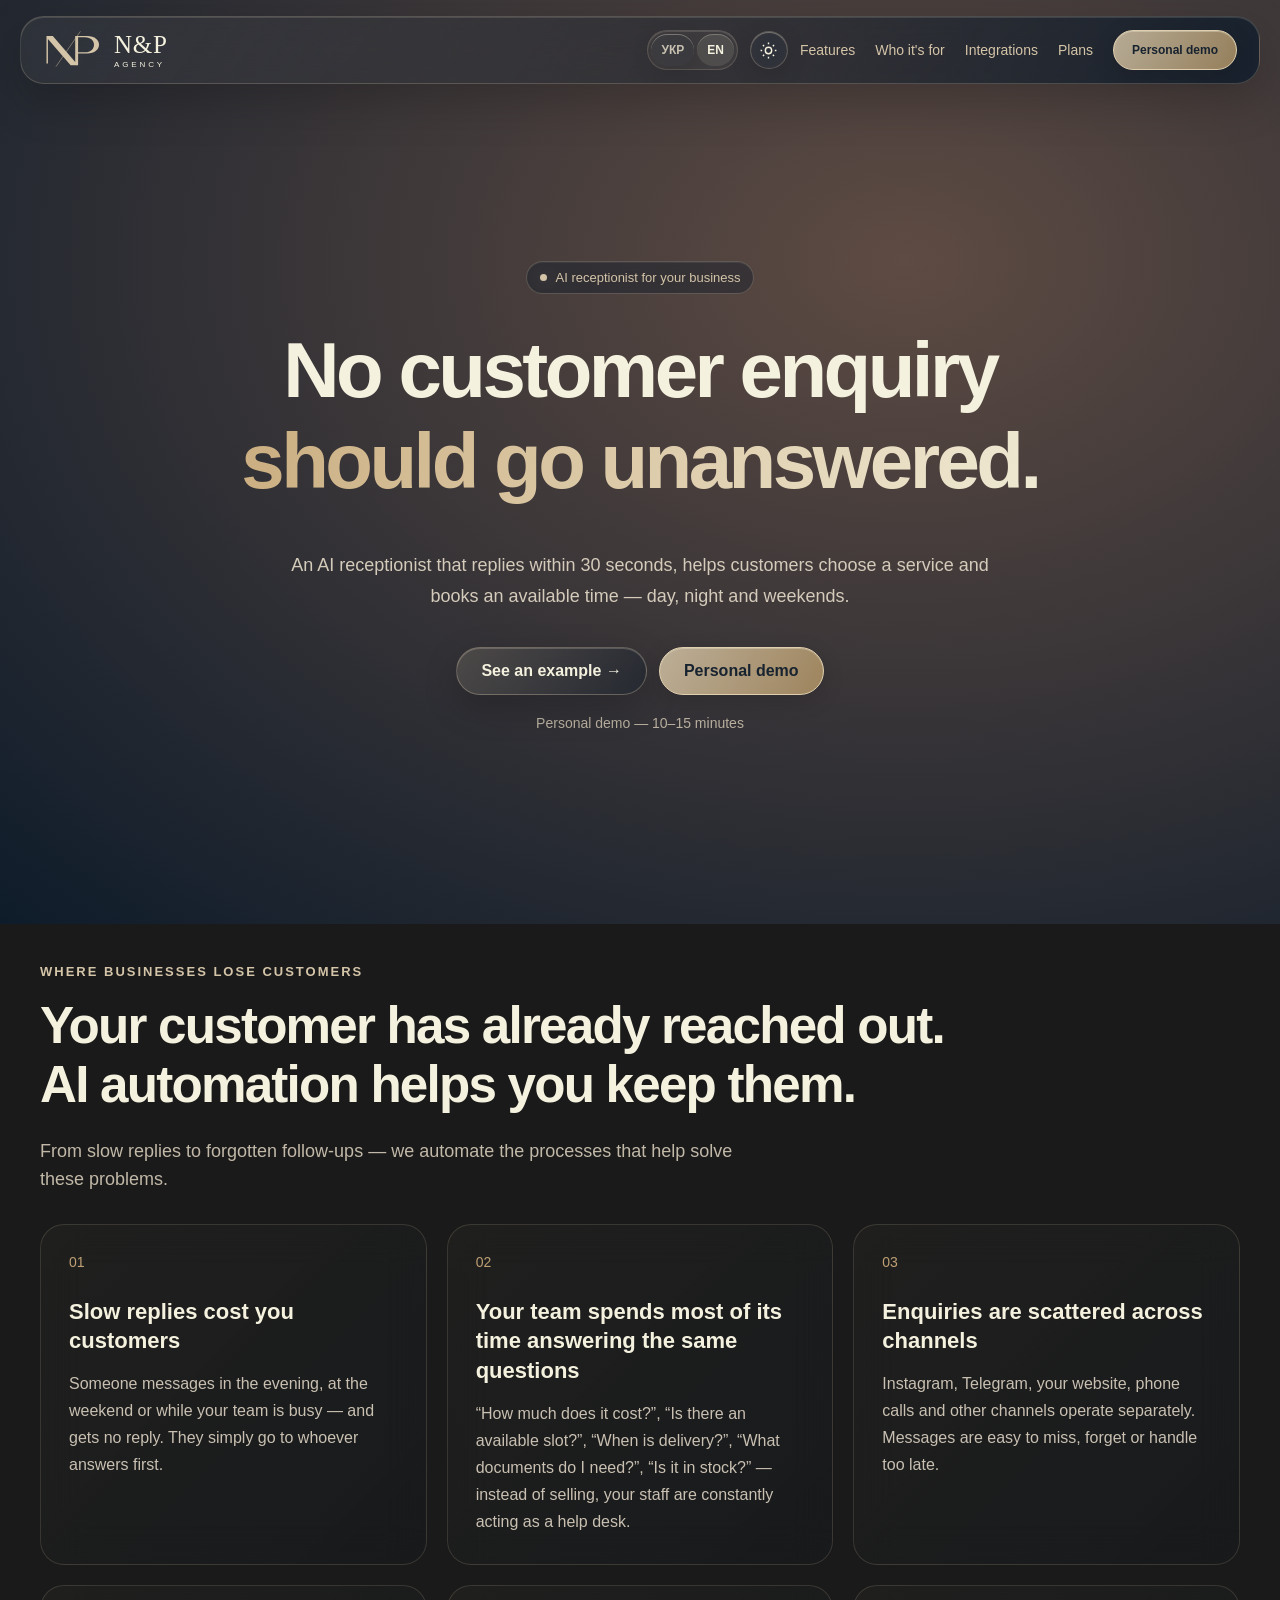
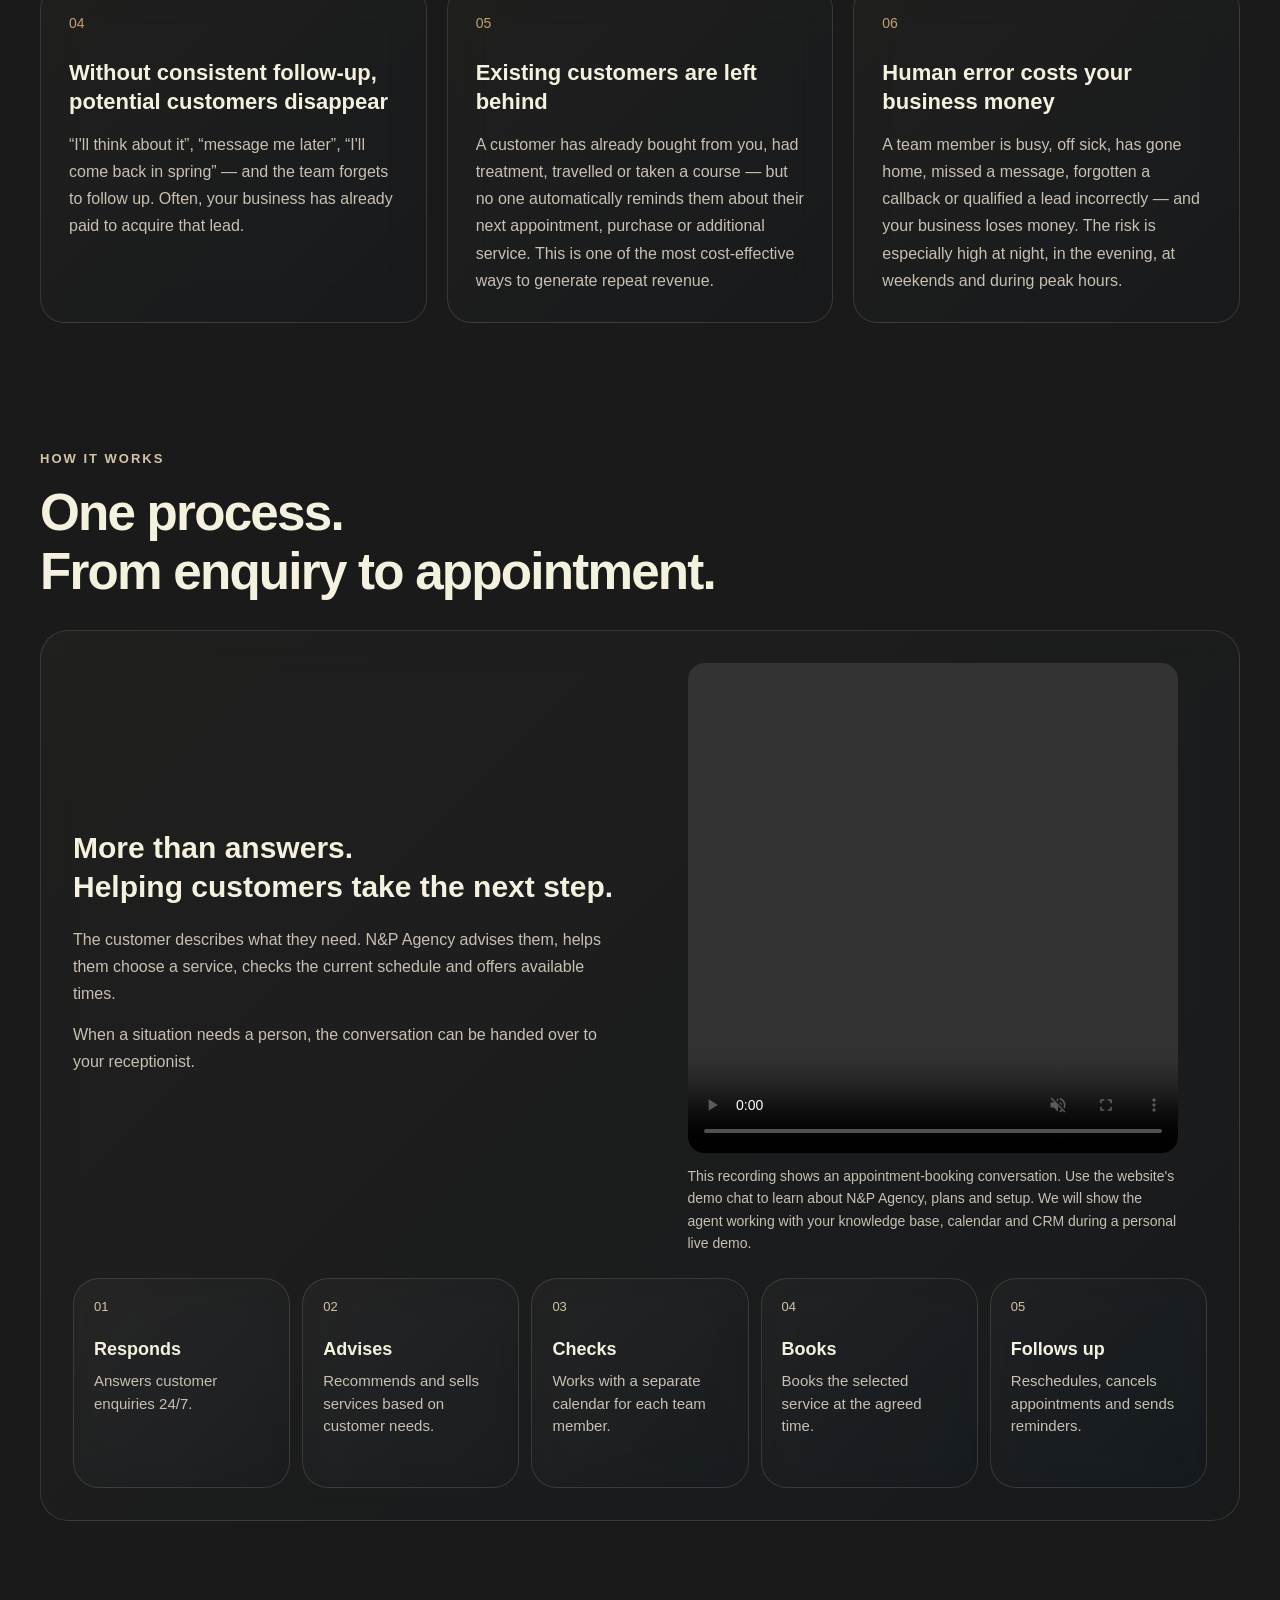
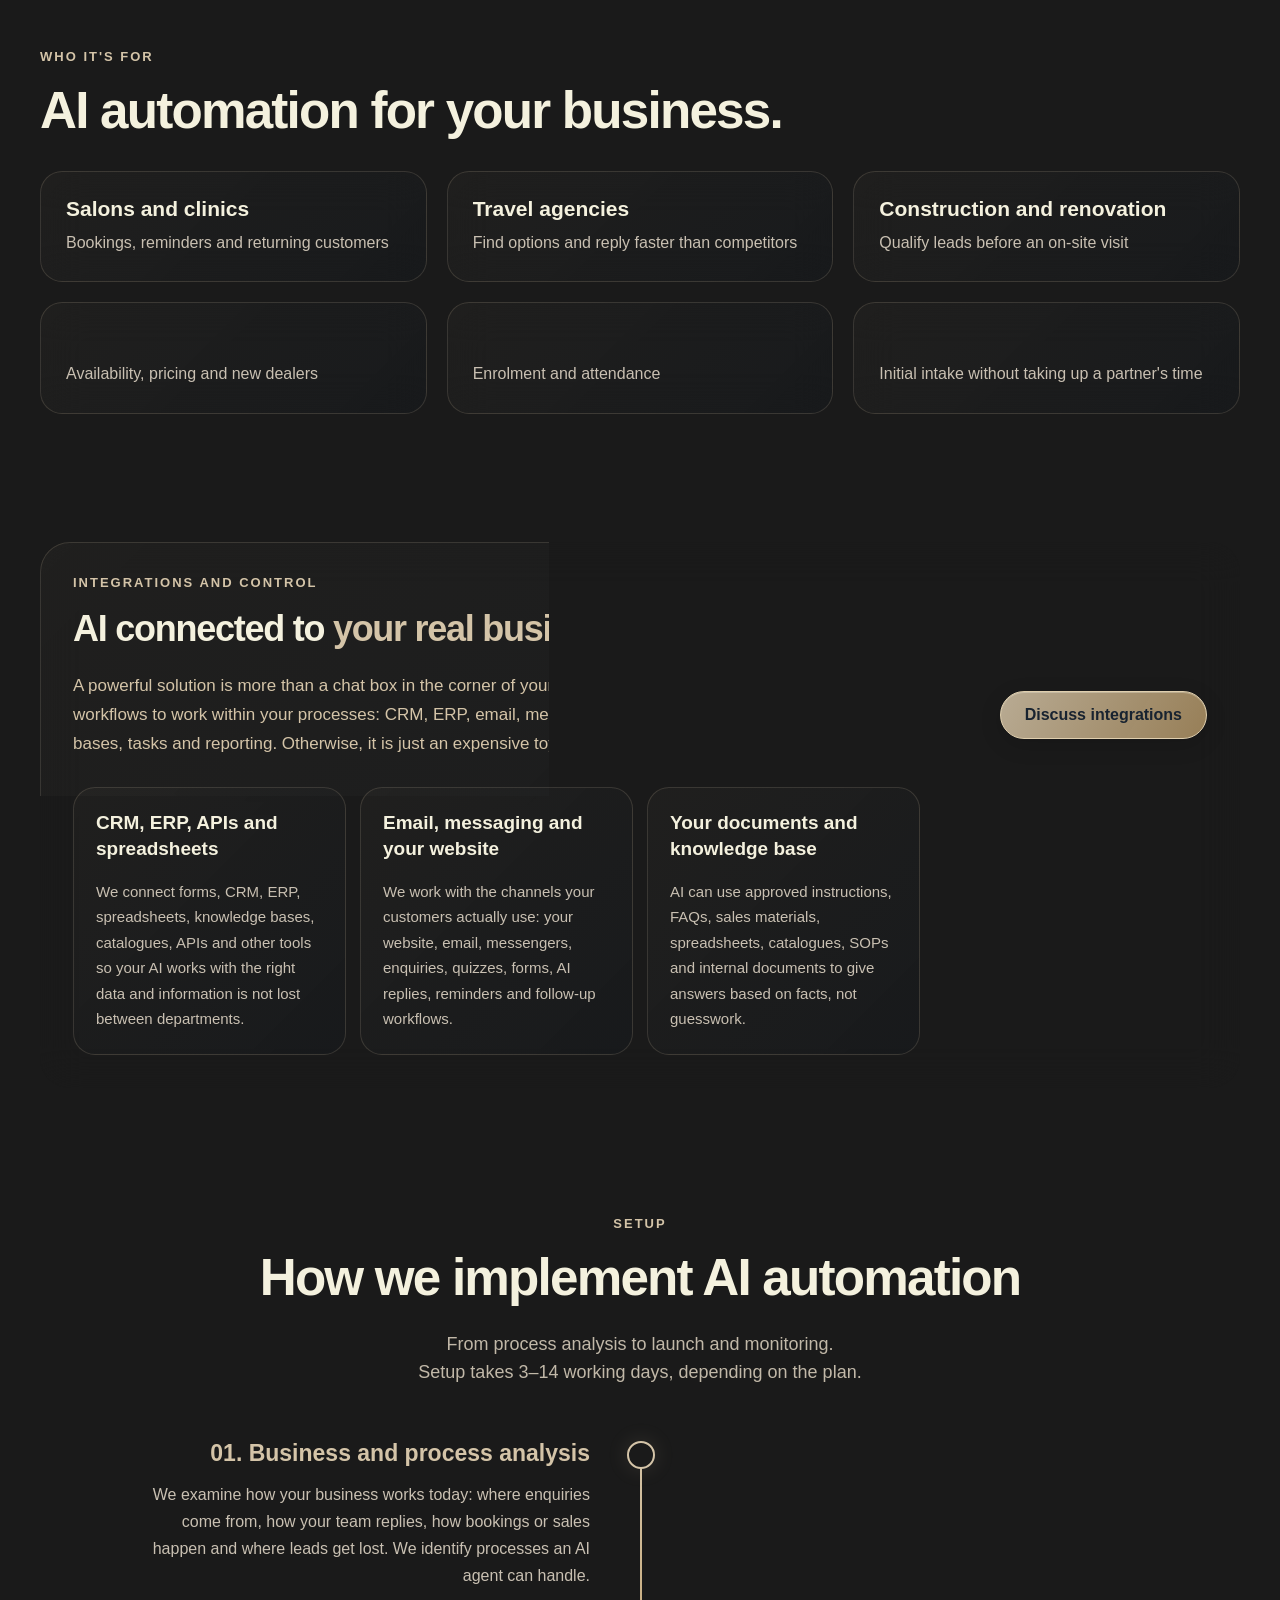
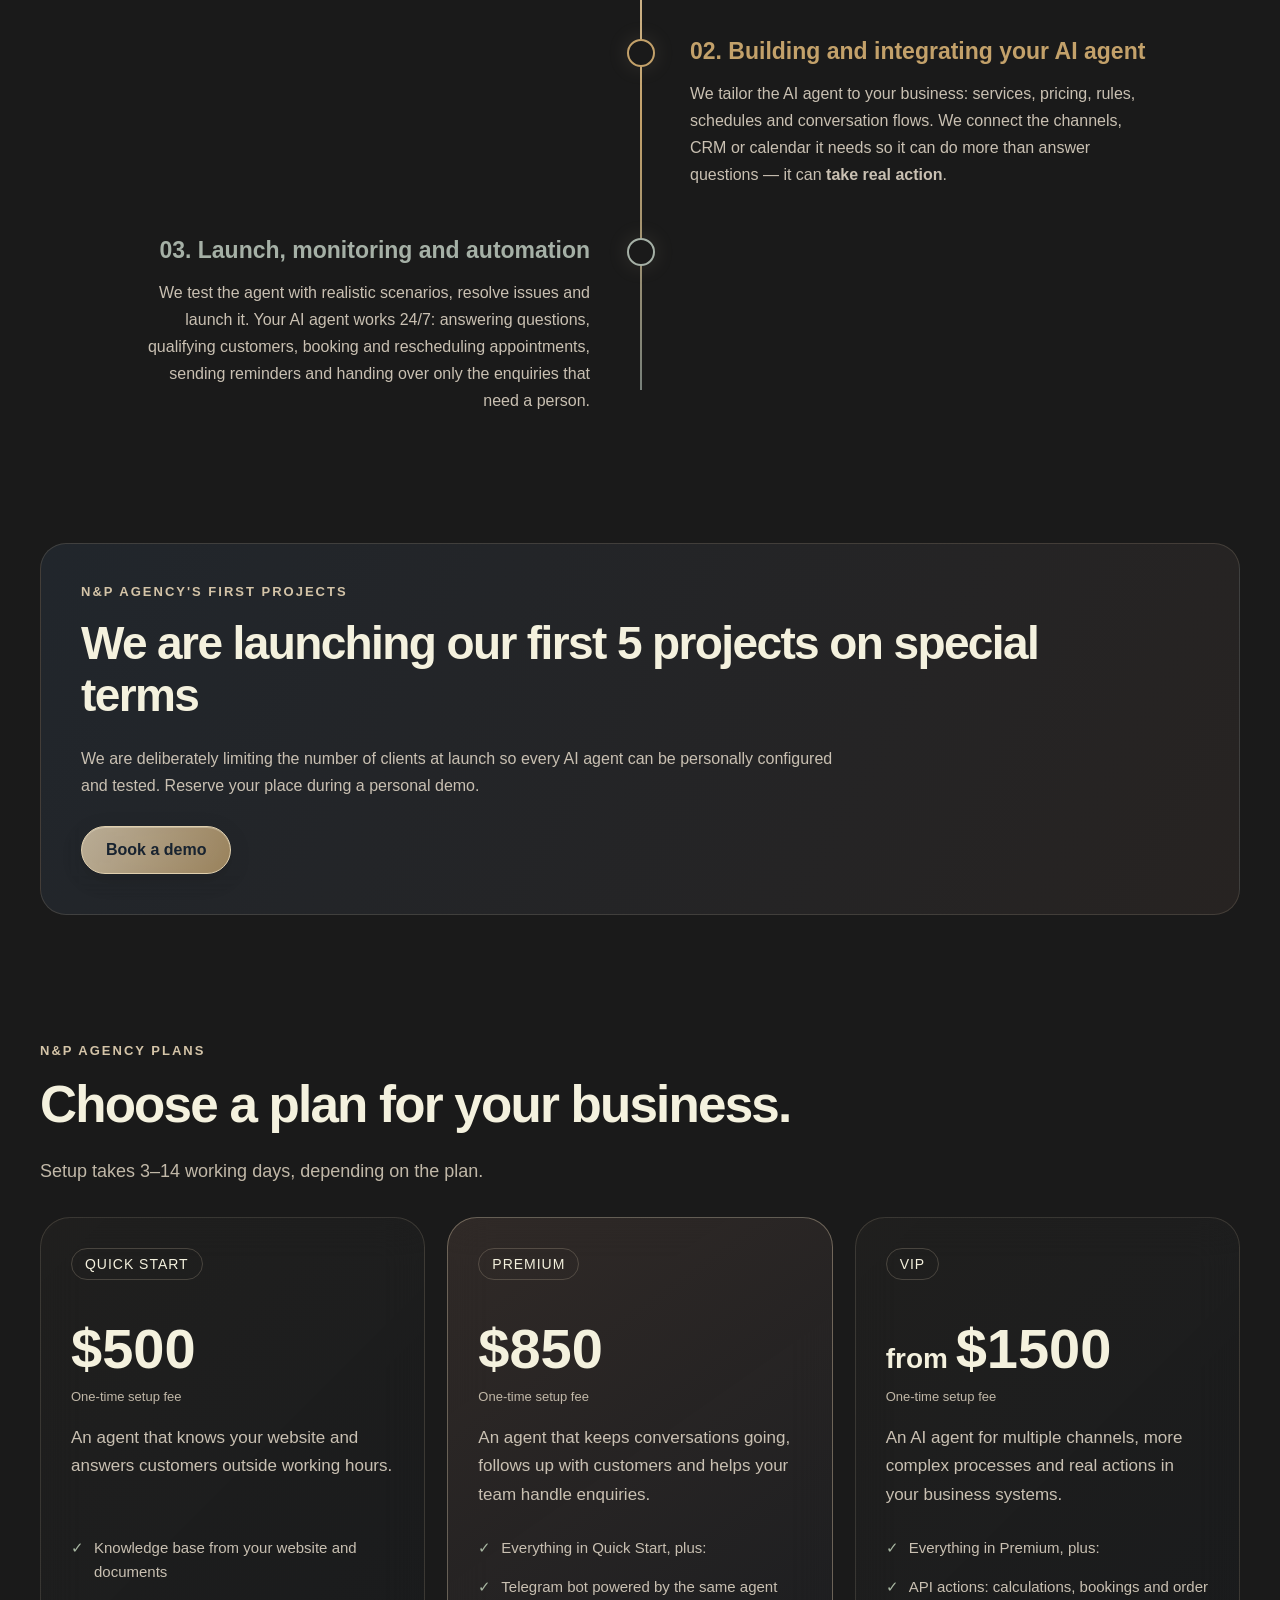
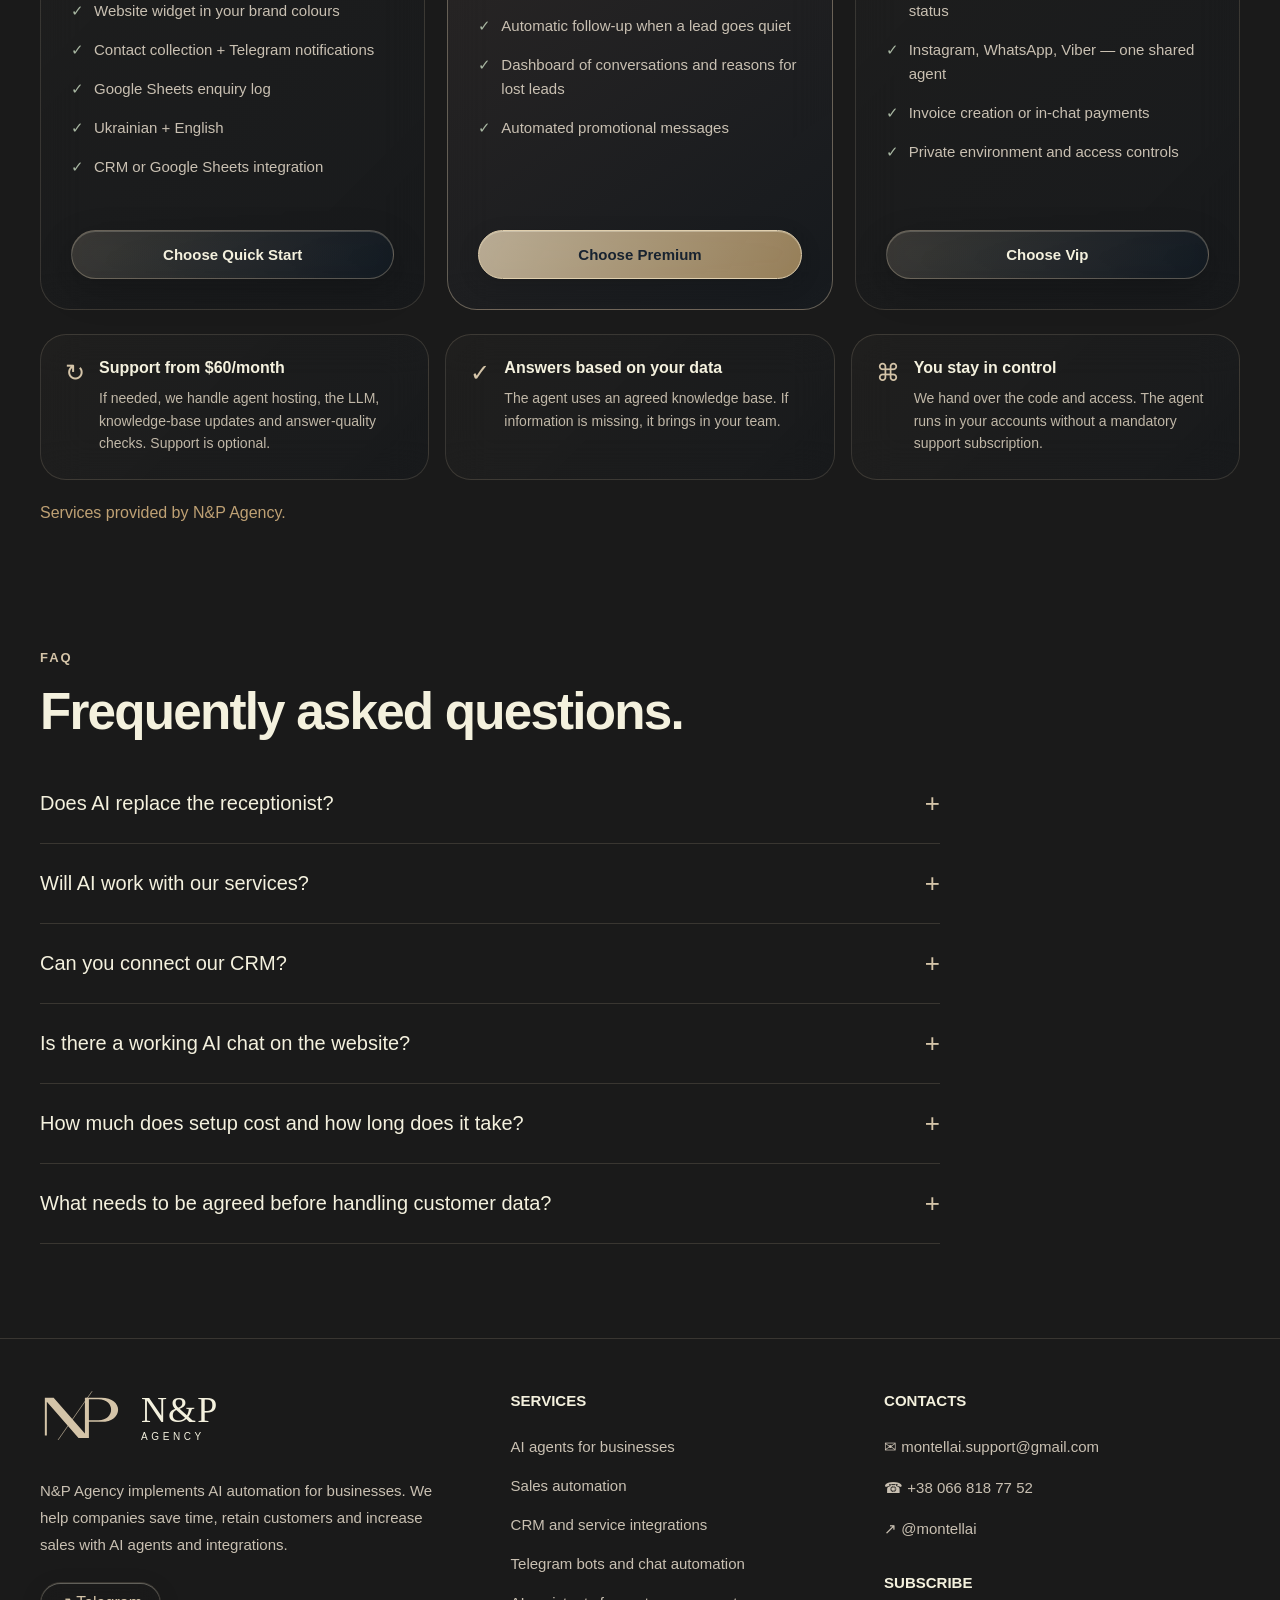
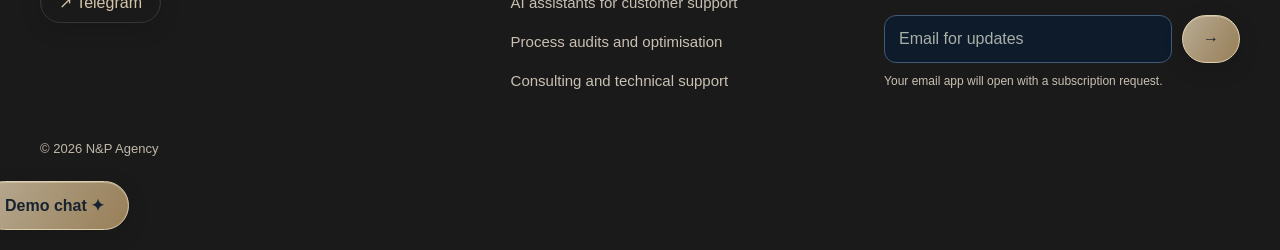
==== commit 64ab4371: "Add files via upload" ====
--- a/montell-ai/montell-ai/en.html
+++ b/montell-ai/montell-ai/en.html
@@ -957,16 +957,16 @@
 /* Shared frosted-card hover treatment */
 .glass{position:relative;isolation:isolate;transition:transform .38s cubic-bezier(.2,.75,.25,1),border-color .38s ease,box-shadow .38s ease;}
 .glass::before,.glass::after{content:"";position:absolute;inset:0;border-radius:inherit;pointer-events:none;z-index:-1;opacity:0;transition:opacity .4s ease,transform .6s cubic-bezier(.2,.75,.25,1);}
-.glass::before{background:radial-gradient(ellipse at 15% 0%,rgba(168,146,255,.22),transparent 65%);}
-.glass::after{inset:1px;background:linear-gradient(115deg,transparent 15%,rgba(255,255,255,.075) 40%,rgba(168,146,255,.11) 48%,transparent 75%);transform:scaleX(.94);}
+.glass::before{background:radial-gradient(ellipse at 15% 0%,rgba(212,196,168,.22),transparent 65%);}
+.glass::after{inset:1px;background:linear-gradient(115deg,transparent 15%,rgba(255,255,255,.075) 40%,rgba(212,196,168,.11) 48%,transparent 75%);transform:scaleX(.94);}
 .glass .number{transition:color .35s ease;}
 @media(hover:hover) and (pointer:fine){
- .glass:hover{transform:translateY(-7px);border-color:rgba(168,146,255,.65);box-shadow:0 18px 45px -22px rgba(0,0,0,.8),0 0 30px -14px rgba(94,75,67,.65),inset 0 1px 0 rgba(255,255,255,.1);}
+ .glass:hover{transform:translateY(-7px);border-color:rgba(212,196,168,.65);box-shadow:0 18px 45px -22px rgba(0,0,0,.8),0 0 30px -14px rgba(94,75,67,.65),inset 0 1px 0 rgba(255,255,255,.1);}
  .glass:hover::before,.glass:hover::after{opacity:1;transform:scaleX(1);}
  .glass:hover .number{color:#d4c4a8;}
  .agent-showcase.glass:hover{transform:translateY(-3px);}
 }
-.glass:focus-within{border-color:rgba(168,146,255,.65);box-shadow:0 0 0 2px rgba(168,146,255,.16);}
+.glass:focus-within{border-color:rgba(212,196,168,.65);box-shadow:0 0 0 2px rgba(212,196,168,.16);}
 @media(prefers-reduced-motion:reduce){.glass,.glass::before,.glass::after,.glass .number{transition:none!important;}.glass:hover,.agent-showcase.glass:hover{transform:none;}.glass::after{transform:none;}}
 
 
--- a/montell-ai/montell-ai/assets/brand.css
+++ b/montell-ai/montell-ai/assets/brand.css
@@ -69,3 +69,25 @@
 html[data-theme=light] .widget-msg.user{background:#415a77;color:#f4f1de}html[data-theme=light] .widget-msg.user strong{color:#f4f1de}
 html[data-theme=light] .widget-options button{background:#d4c4a855;border-color:#77807a;color:#0d1b2a}html[data-theme=light] .widget-log{scrollbar-color:#77807a #f4f1de}
 @media(max-width:600px){.logo{gap:6px}.logo .brand-mark{width:48px;height:39px}.brand-wordmark b{font-size:21px}.brand-wordmark small{font-size:7px}.hero-badge{font-size:12px}}
+
+/* Continuous backdrop and palette-consistent interactions. */
+#shader-background{inset:-24px;filter:blur(var(--scroll-blur,0px));opacity:1}
+#shader-background::after{background:rgba(26,26,26,var(--scroll-shade,0))}
+html[data-theme=light] #shader-background::after{background:rgba(244,241,222,var(--scroll-shade,0))}
+html[data-theme=light] #shader-background>div{opacity:.24}
+.timeline::before{background:linear-gradient(#d4c4a8,#c3a16a,#77807a)}
+.timeline-step:nth-child(1) h3{color:#d4c4a8}.timeline-step:nth-child(2) h3{color:#c3a16a}.timeline-step:nth-child(3) h3{color:#a5b0a6}
+.timeline-step:nth-child(2) .timeline-dot{border-color:#c3a16a}.timeline-step:nth-child(3) .timeline-dot{border-color:#a5b0a6}
+html[data-theme=light] .timeline-step:nth-child(1) h3{color:#5e4b43}html[data-theme=light] .timeline-step:nth-child(2) h3{color:#785b32}html[data-theme=light] .timeline-step:nth-child(3) h3{color:#4d6456}
+.glass::before{background:radial-gradient(ellipse at 15% 0%,#d4c4a838,transparent 65%)}
+.glass::after{background:linear-gradient(115deg,transparent 15%,#f4f1de13 40%,#d4c4a81c 48%,transparent 75%)}
+@media(hover:hover){.glass:hover{border-color:#c3a16aaa;box-shadow:0 18px 45px -22px #0009,0 0 30px -14px #c3a16a88,inset 0 1px #f4f1de22}html[data-theme=light] .glass:hover{border-color:#94785299;box-shadow:0 18px 40px -22px #5e4b4366,inset 0 1px #fff9}}
+:is(button,a.button,.language-switch a,.social-link,[role=button]){position:relative;isolation:isolate;backdrop-filter:blur(12px) saturate(1.15);box-shadow:inset 0 1px #f4f1de55,0 6px 22px #0002}
+.liquid-target>.liquid-layer{display:block;position:absolute!important;inset:0!important;width:100%!important;height:100%!important;z-index:-1;pointer-events:none;border-radius:inherit;opacity:.35}
+.button{background:linear-gradient(120deg,#d4c4a8d9,#b99a68c9)}
+.button.ghost{background:linear-gradient(120deg,#d4c4a82b,#0d1b2a66)}
+html[data-theme=light] .button{background:linear-gradient(120deg,#0d1b2ae8,#415a77dd)}
+html[data-theme=light] .button.ghost{background:linear-gradient(120deg,#f4f1ded9,#d4c4a8bb)}
+@media(prefers-reduced-motion:reduce){#shader-background{display:block;filter:none}.liquid-layer{display:none!important}}
+
+summary.liquid-target{border-radius:14px;padding-left:14px;padding-right:14px}.liquid-target:disabled{opacity:.55}
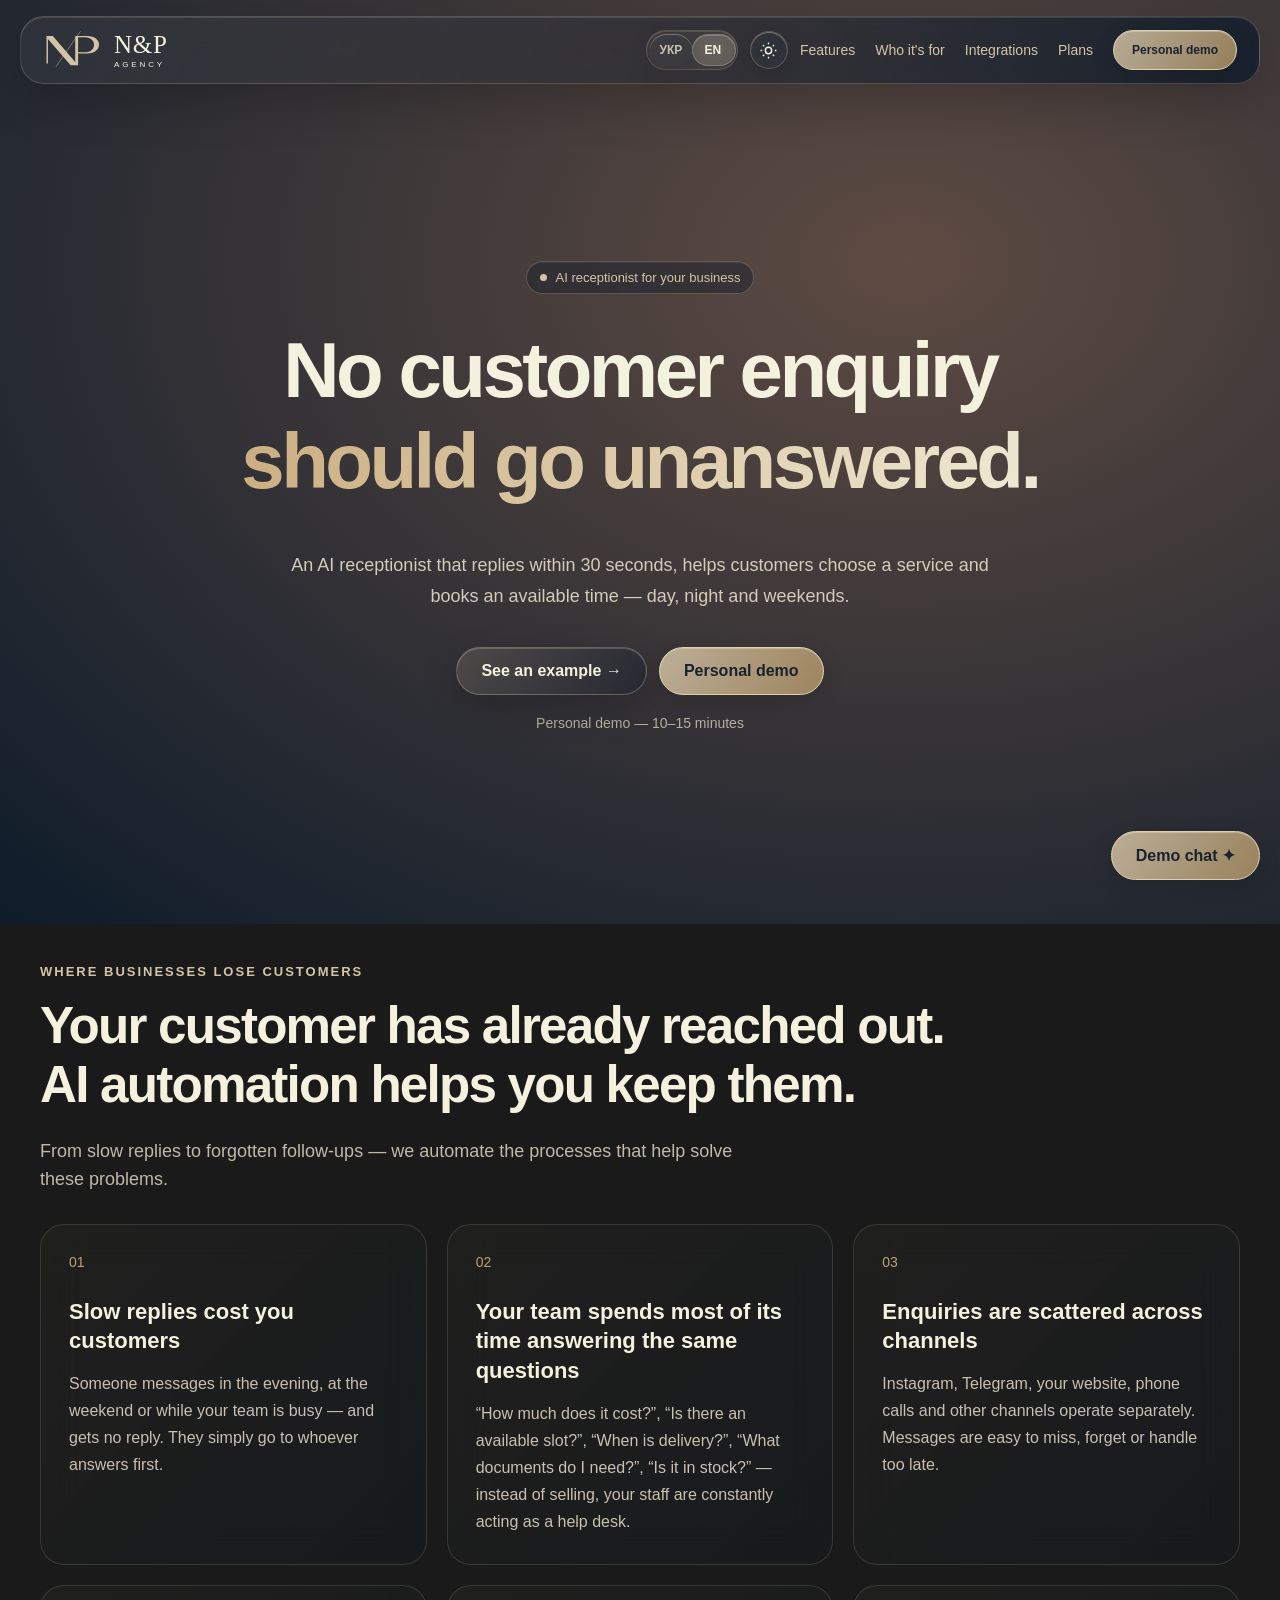
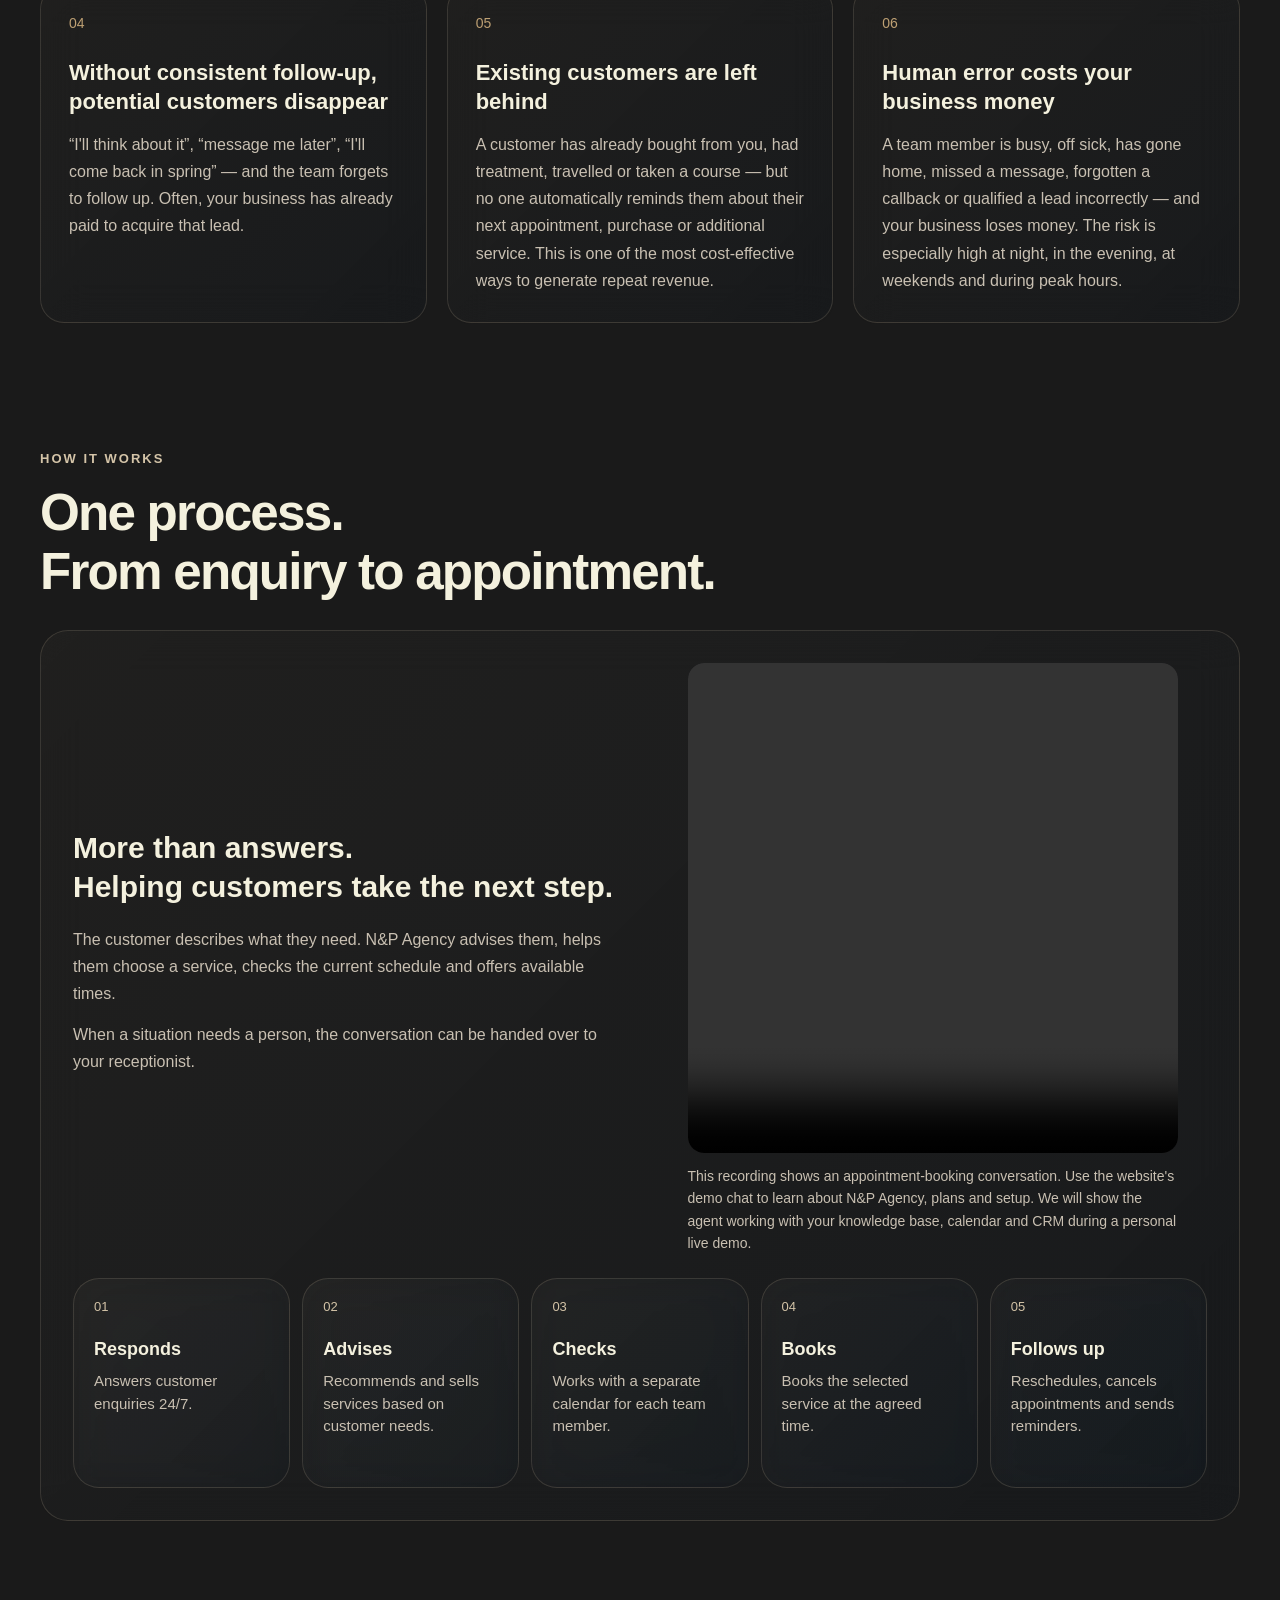
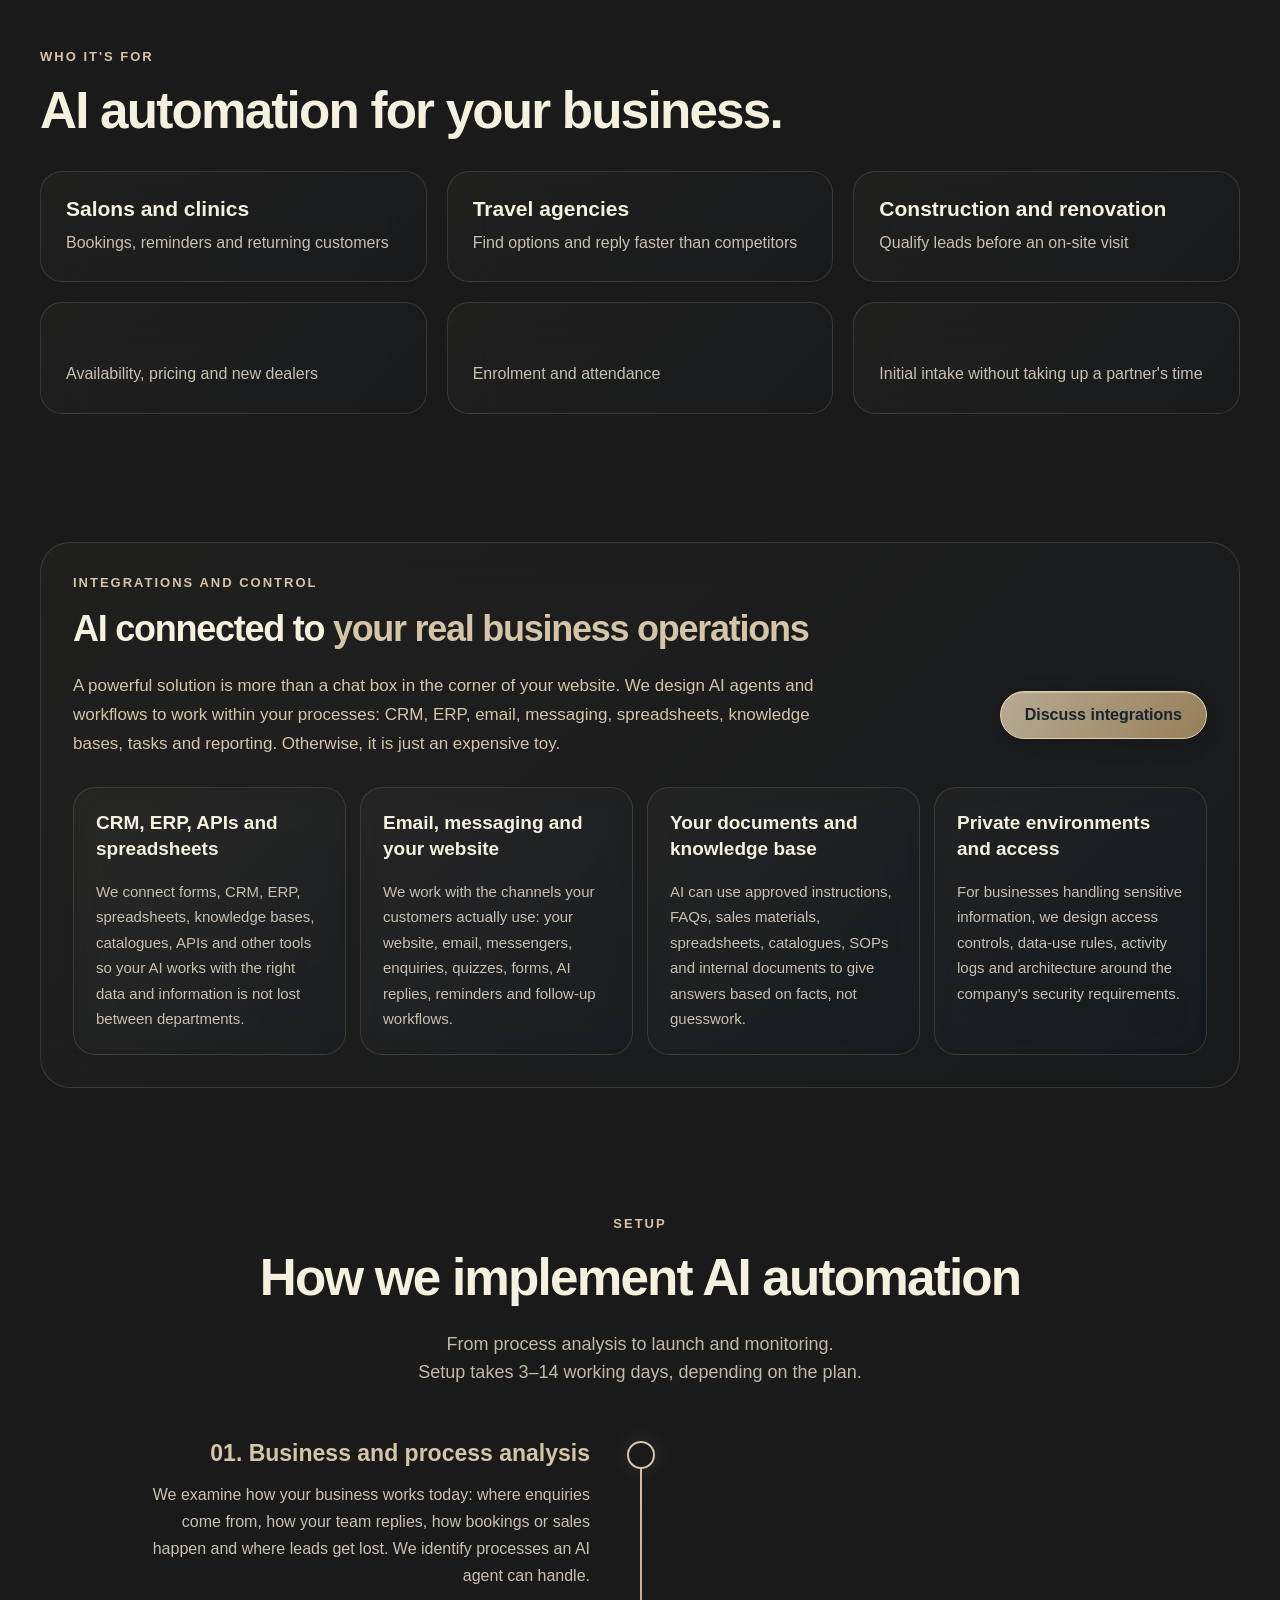
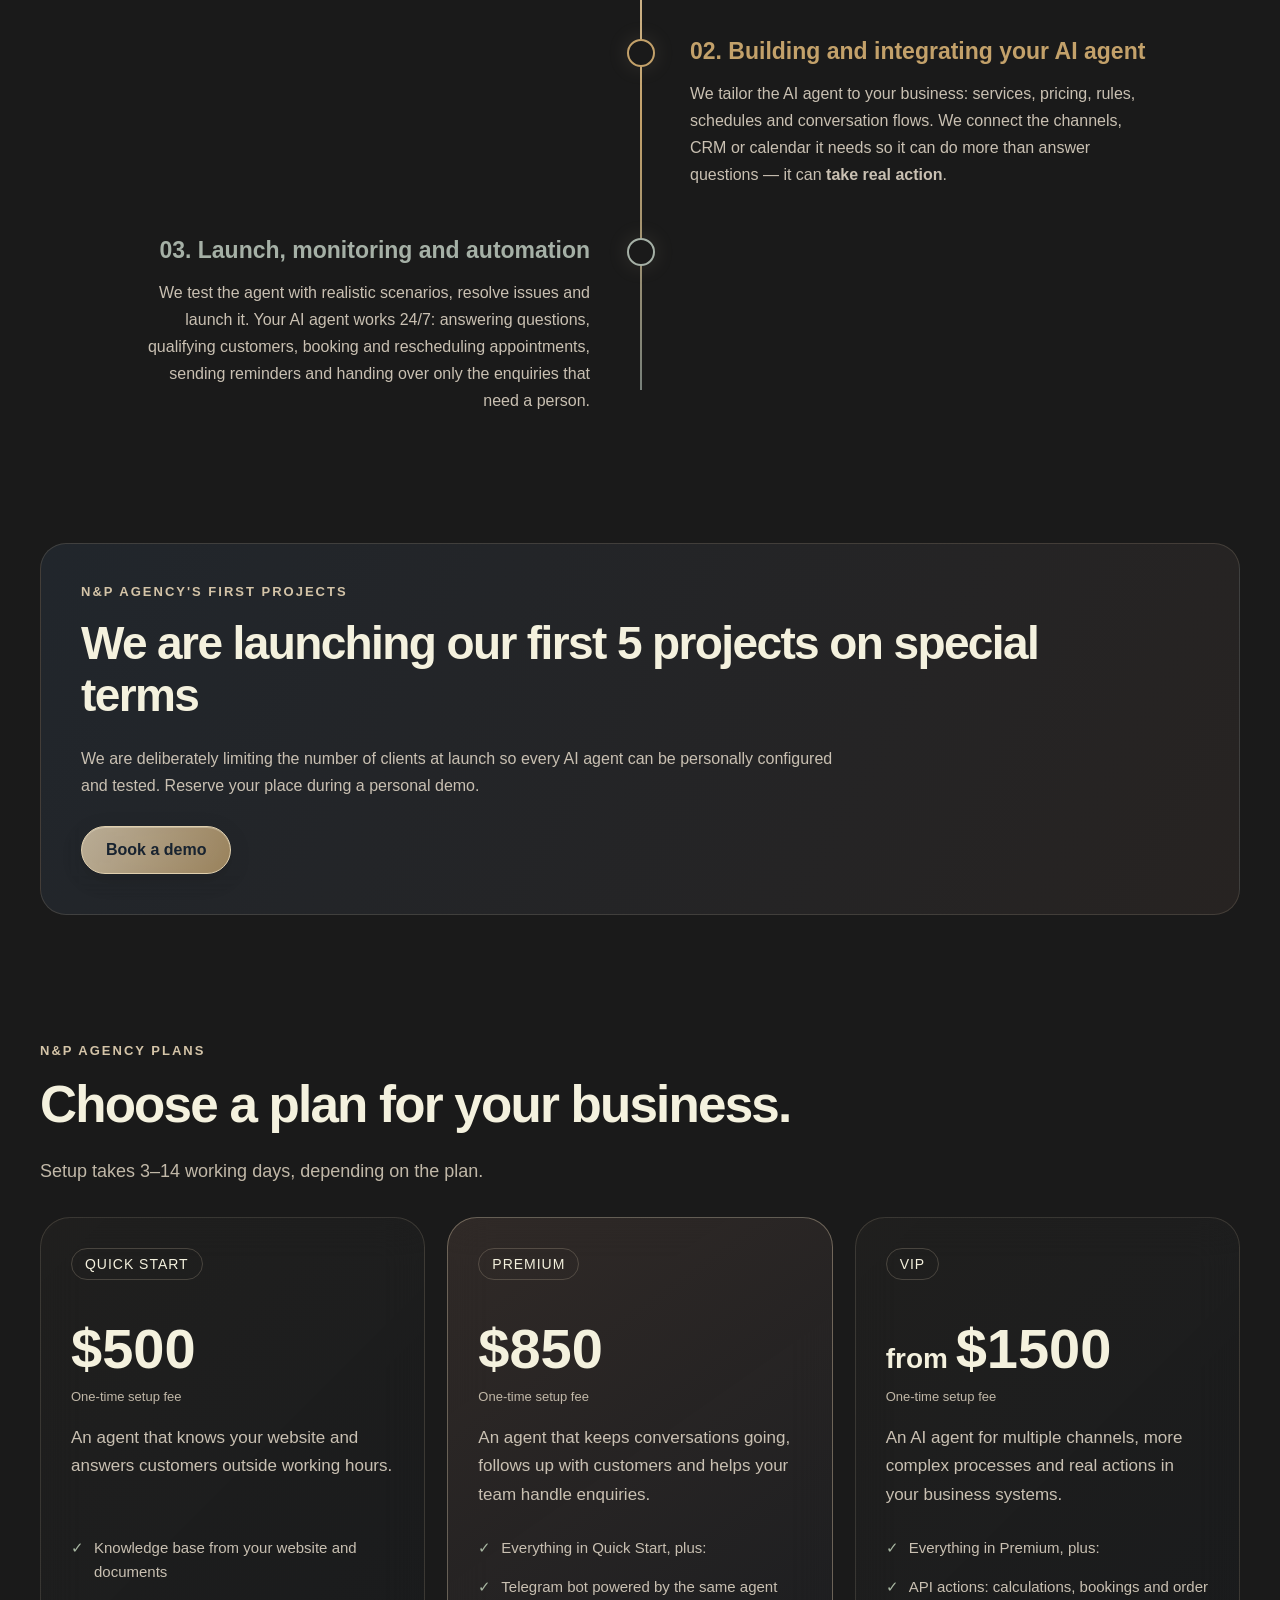
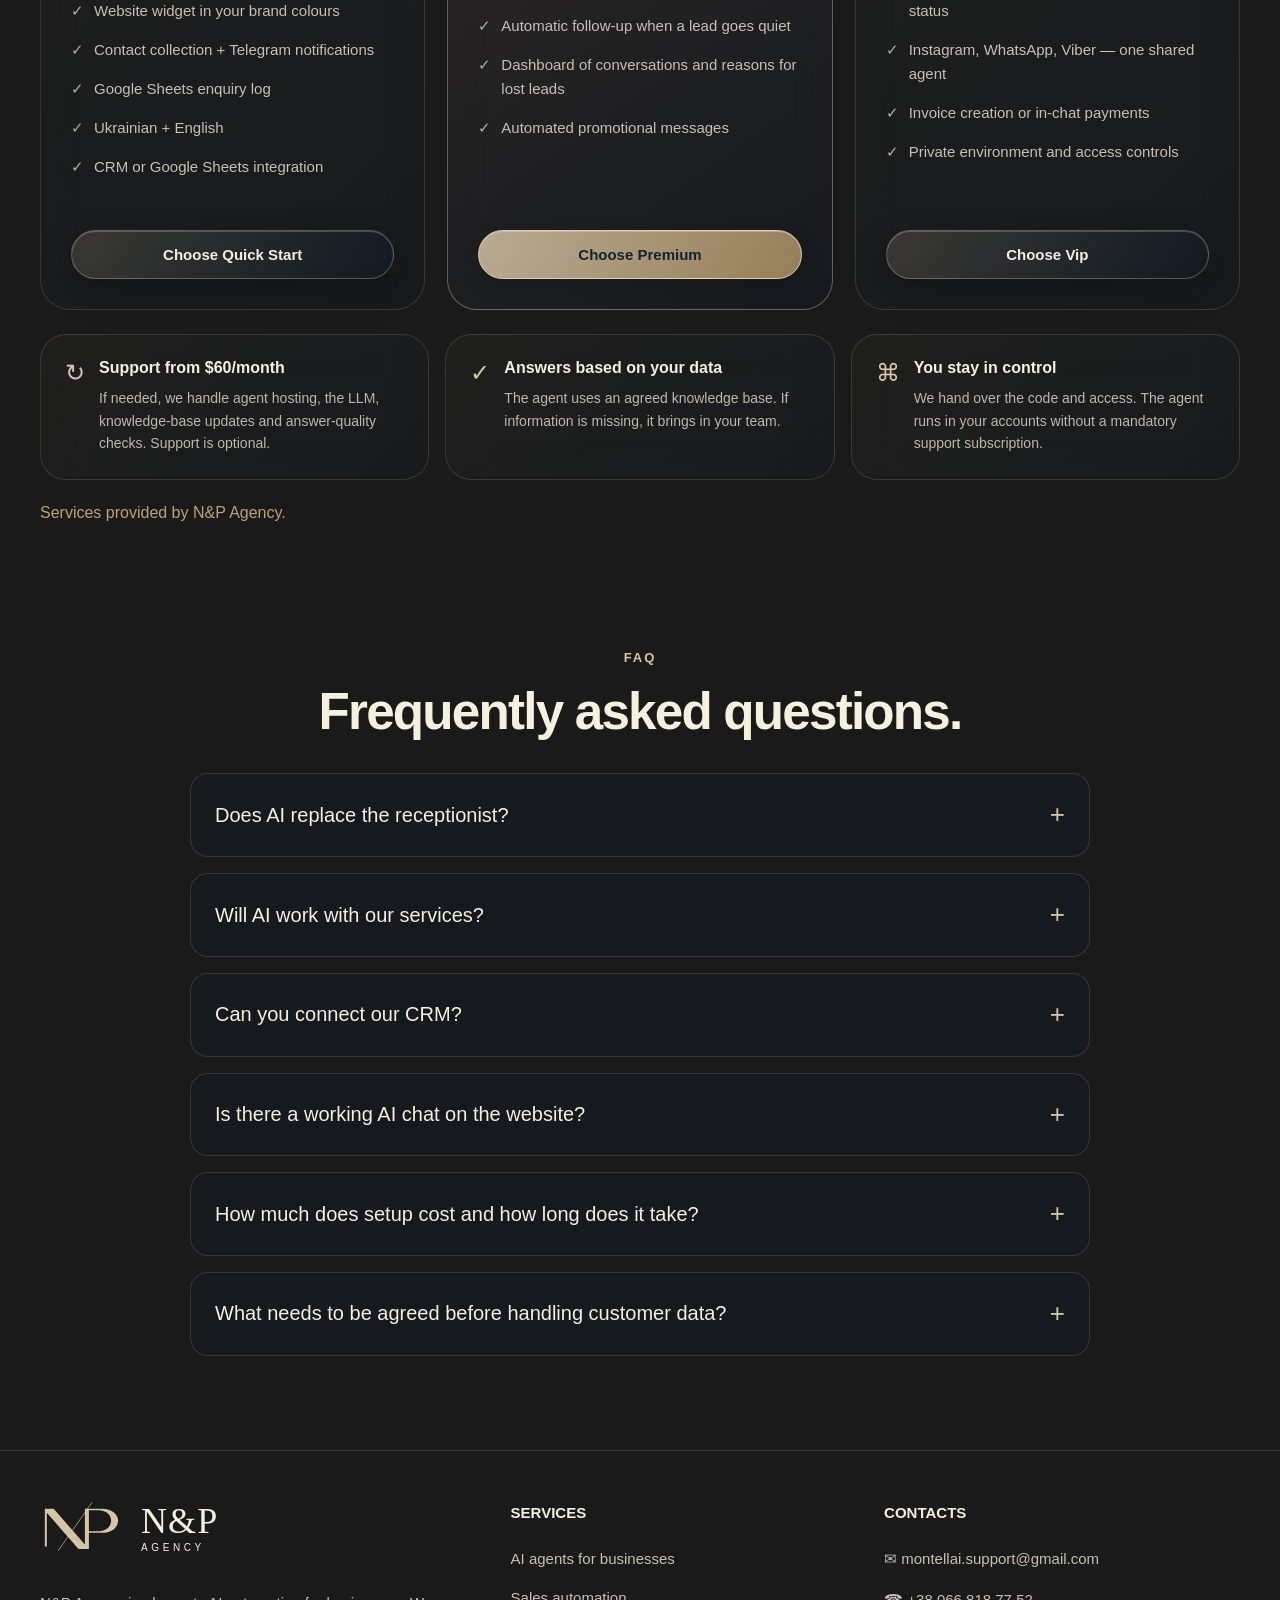
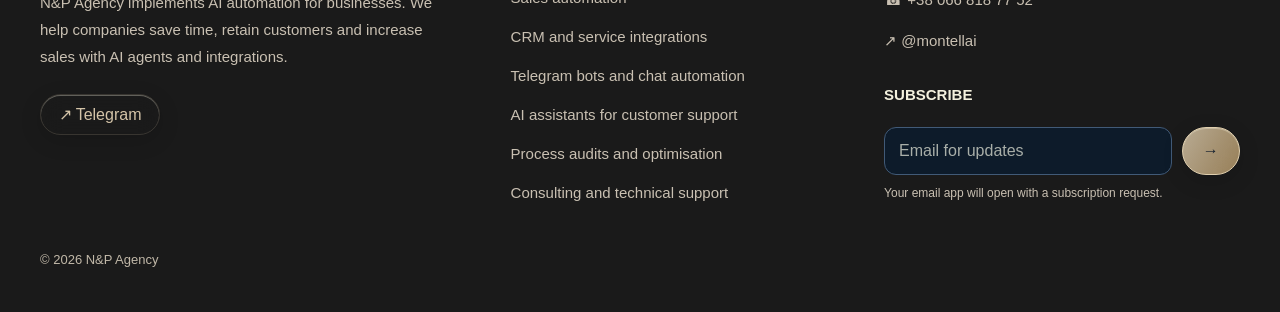
==== commit 7701e9c6: "Add files via upload" ====
--- a/montell-ai/montell-ai/en.html
+++ b/montell-ai/montell-ai/en.html
@@ -15,16 +15,16 @@
   <meta property="og:url" content="https://montell-site.vercel.app/en.html" />
   <meta property="og:title" content="N&amp;P Agency — AI receptionist for your business" />
   <meta property="og:description" content="N&amp;P Agency automates customer conversations, works with your schedule and helps turn enquiries into appointments, 24/7." />
-  <meta property="og:image" content="https://montell-site.vercel.app/preview-np-en.png" />
-  <meta property="og:image:width" content="1200" />
-  <meta property="og:image:height" content="630" />
+  <meta property="og:image" content="https://montell-site.vercel.app/preview-en-20261006.png" />
+  <meta property="og:image:width" content="1672" />
+  <meta property="og:image:height" content="941" />
   <meta property="og:image:type" content="image/png" />
   <meta property="og:image:alt" content="N&amp;P Agency — AI receptionist for your business" />
   <meta property="og:locale" content="en_US" />
   <meta name="twitter:card" content="summary_large_image" />
   <meta name="twitter:title" content="N&amp;P Agency — AI receptionist for your business" />
   <meta name="twitter:description" content="N&amp;P Agency automates customer conversations, works with your schedule and helps turn enquiries into appointments, 24/7." />
-  <meta name="twitter:image" content="https://montell-site.vercel.app/preview.png" />
+  <meta name="twitter:image" content="https://montell-site.vercel.app/preview-en-20261006.png" />
   <meta name="twitter:image:alt" content="N&amp;P Agency — AI receptionist for your business" />
   <style>
     :root {
--- a/montell-ai/montell-ai/assets/brand.css
+++ b/montell-ai/montell-ai/assets/brand.css
@@ -91,3 +91,41 @@
 @media(prefers-reduced-motion:reduce){#shader-background{display:block;filter:none}.liquid-layer{display:none!important}}
 
 summary.liquid-target{border-radius:14px;padding-left:14px;padding-right:14px}.liquid-target:disabled{opacity:.55}
+
+/* Animated controls, fixed chat launcher and centred FAQ. */
+.language-switch{position:relative;isolation:isolate;gap:0;padding:3px}
+.language-switch a{position:relative;width:42px;text-align:center;z-index:1;padding:10px 0!important}
+.language-switch::before{content:'';position:absolute;z-index:0;left:3px;top:3px;bottom:3px;width:42px;border-radius:999px;background:#d4c4a838;border:1px solid #f4f1de44;box-shadow:inset 0 1px #fff4;transition:transform .32s cubic-bezier(.22,1,.36,1),background-color .5s}
+html[lang=en] .language-switch::before,.language-switch[data-selected=en]::before{transform:translateX(42px)}
+.language-switch[data-selected=uk]::before{transform:translateX(0)}
+.language-switch a[aria-current],html[data-theme=light] .language-switch a[aria-current]{background:transparent;box-shadow:none}
+html[data-theme=light] .language-switch::before{background:#f4f1de;border-color:#5e4b4333}
+.language-changing .language-switch{animation:language-pulse .32s ease}
+@keyframes language-pulse{50%{box-shadow:0 0 18px #d4c4a855}}
+::view-transition-old(root){animation:theme-out .55s ease both}
+::view-transition-new(root){animation:theme-in .55s ease both}
+@keyframes theme-out{to{opacity:0}}@keyframes theme-in{from{opacity:0}to{opacity:1}}
+body,nav .nav-inner,.glass,.widget,input,textarea,.faq-item,.theme-toggle{transition:background-color .55s ease,color .55s ease,border-color .55s ease,box-shadow .55s ease,transform .38s ease}
+#shader-background>div{transition:opacity .55s ease}
+button.chat-launch.liquid-target,button.chat-launch{position:fixed!important;left:auto!important;top:auto!important;right:max(20px,env(safe-area-inset-right))!important;bottom:max(20px,env(safe-area-inset-bottom))!important;z-index:201;margin:0;max-width:calc(100vw - 40px)}
+#faq .container{max-width:920px;margin-inline:auto}
+#faq .kicker,#faq h2{text-align:center;margin-inline:auto}
+#faq .faq{display:grid;gap:16px;margin:32px auto 0;width:100%}
+#faq .faq-item{border:1px solid var(--stroke);border-radius:18px;background:#0d1b2a44}
+#faq summary{padding:22px 24px;line-height:1.45;text-align:left}
+#faq .faq-content p{padding:0 24px 24px;margin:0;line-height:1.7}
+html[data-theme=light] #faq .faq-item{background:#f4f1de99}
+@media(max-width:600px){#faq summary{padding:18px;font-size:17px}#faq .faq-content p{padding:0 18px 18px}.language-switch a{width:36px}.language-switch::before{width:36px}html[lang=en] .language-switch::before,.language-switch[data-selected=en]::before{transform:translateX(36px)}.language-switch[data-selected=uk]::before{transform:translateX(0)}}
+@media(prefers-reduced-motion:reduce){.language-switch::before,body,nav .nav-inner,.glass,.widget,input,textarea,.faq-item,.theme-toggle,#shader-background>div{transition:none}.language-changing .language-switch{animation:none}}
+
+/* Visible ivory / sage / gold motion, retaining readable dark text. */
+html[data-theme=light] #shader-background>div{opacity:.58;filter:saturate(.7) brightness(1.55)}
+html[data-theme=light] #shader-background::after{background:rgba(244,241,222,.12)}
+.widget{transform-origin:bottom right}
+.widget header{align-items:center;gap:16px}
+.widget header button.chat-close{display:inline-flex;align-items:center;justify-content:center;width:36px;height:36px;min-width:36px;padding:0;flex:0 0 36px;border-radius:50%;border:1px solid #d4c4a844;background:#d4c4a814;color:#f4f1de;line-height:1;overflow:hidden;transition:background-color .2s,transform .2s}
+.widget header button.chat-close svg{display:block;width:18px;height:18px;pointer-events:none}
+.widget header button.chat-close:hover{background:#d4c4a833;transform:rotate(90deg)}
+html[data-theme=light] .widget header button.chat-close{background:#d4c4a855;border-color:#5e4b4344;color:#0d1b2a}
+.widget header button.chat-close:focus-visible{outline:2px solid var(--purple2);outline-offset:3px}
+@media(prefers-reduced-motion:reduce){.widget header button.chat-close{transition:none}.widget header button.chat-close:hover{transform:none}}
